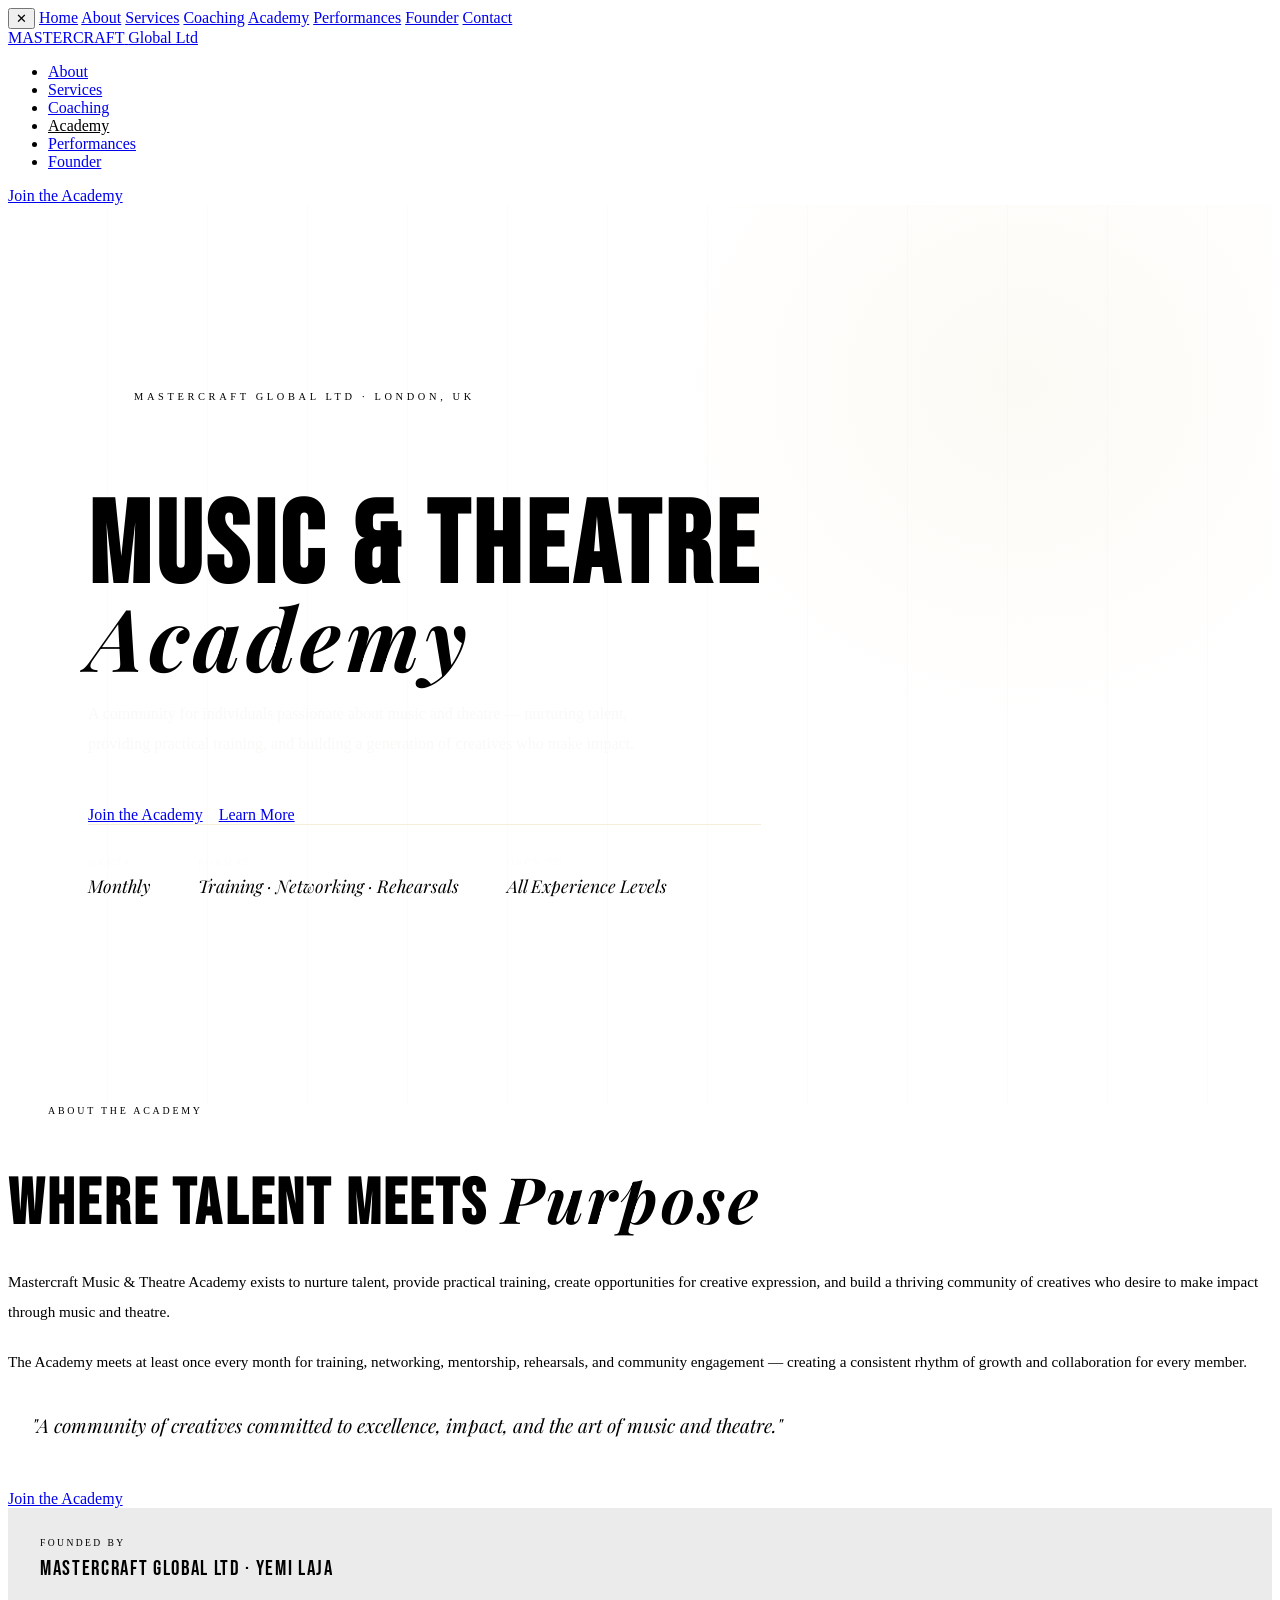
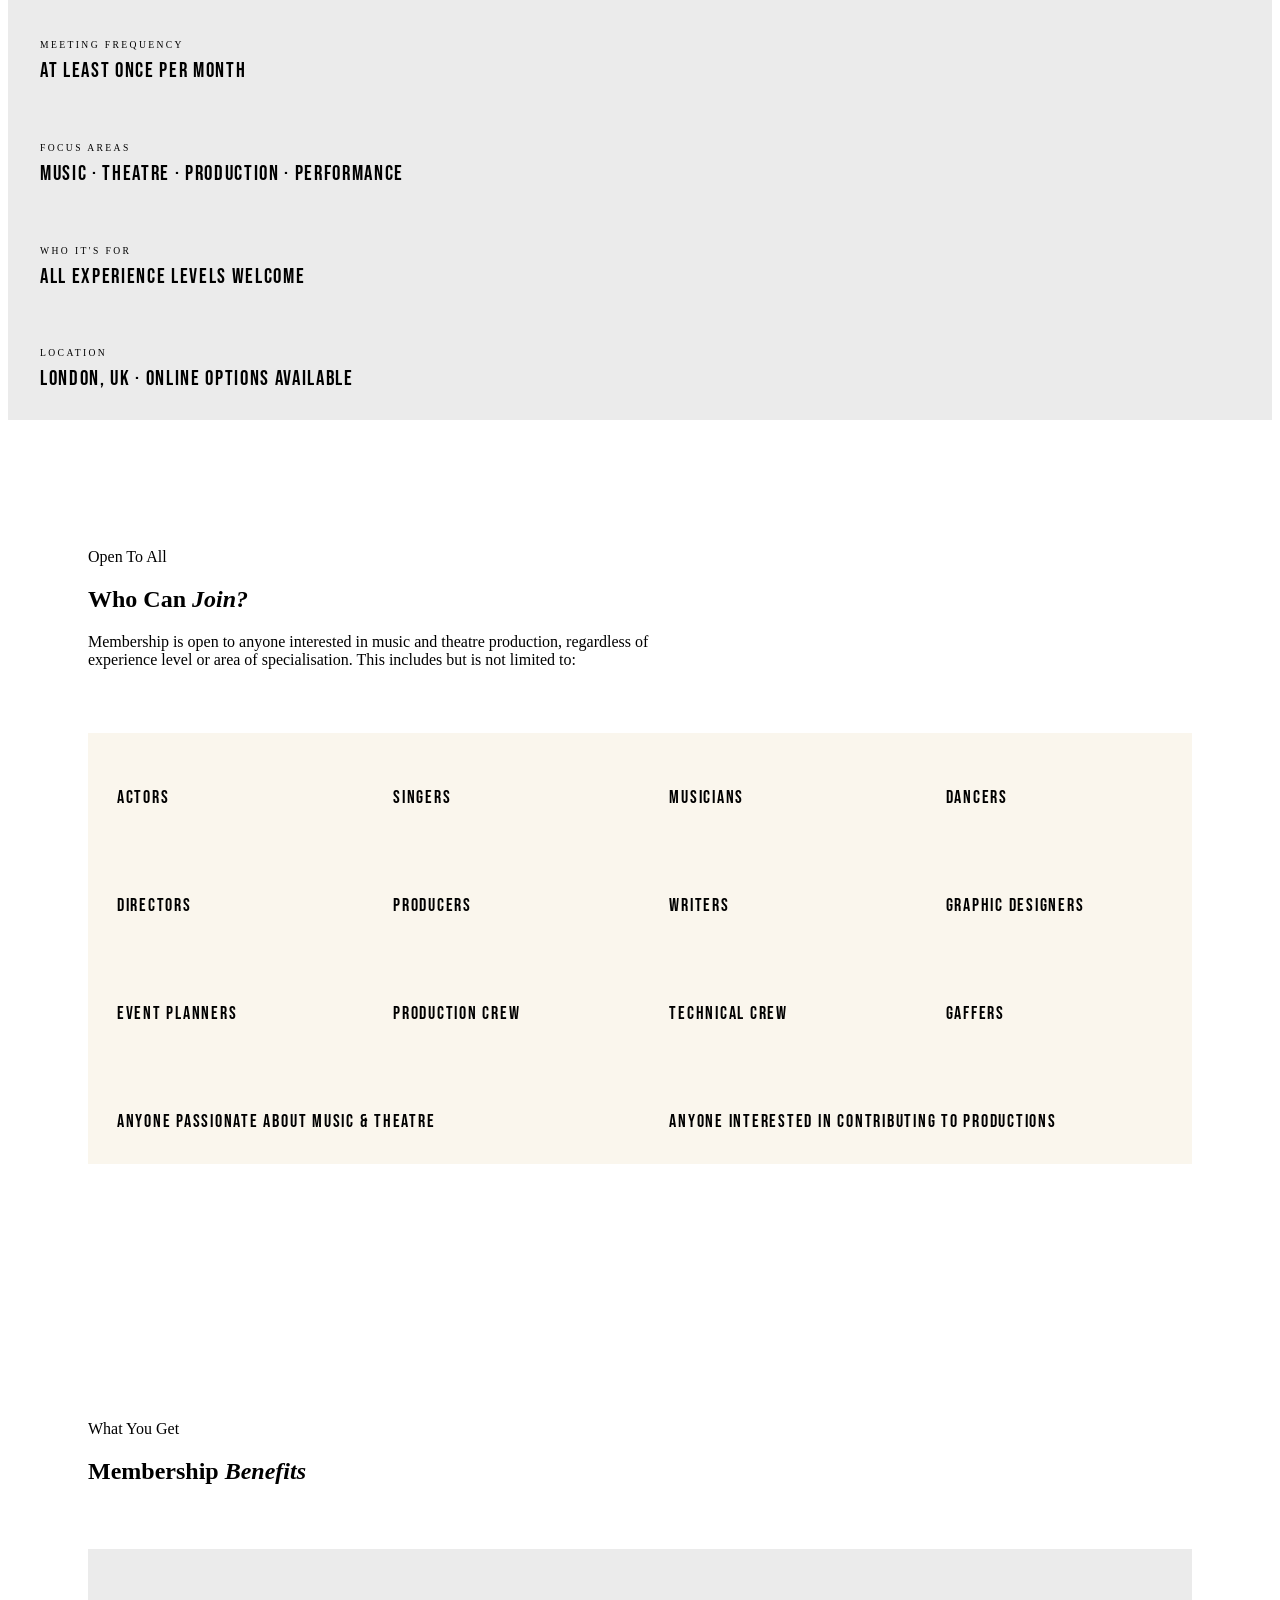
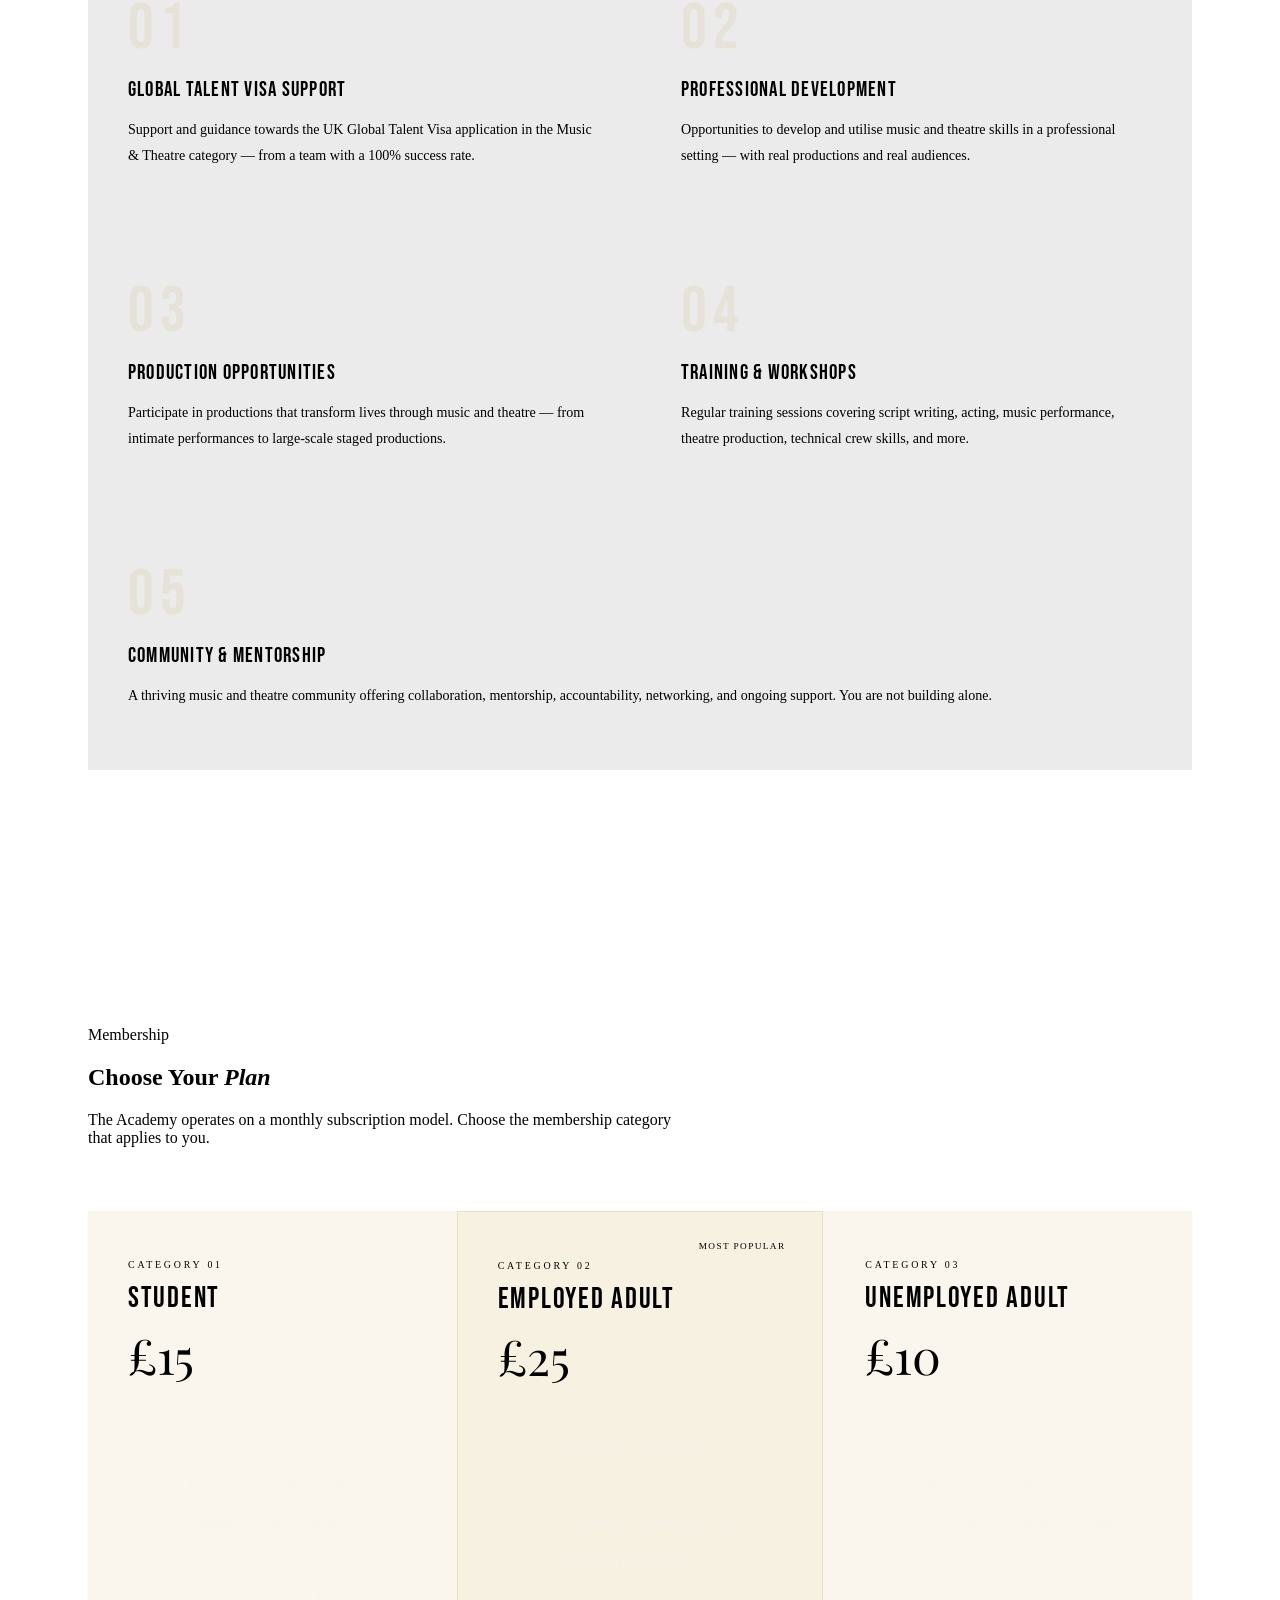
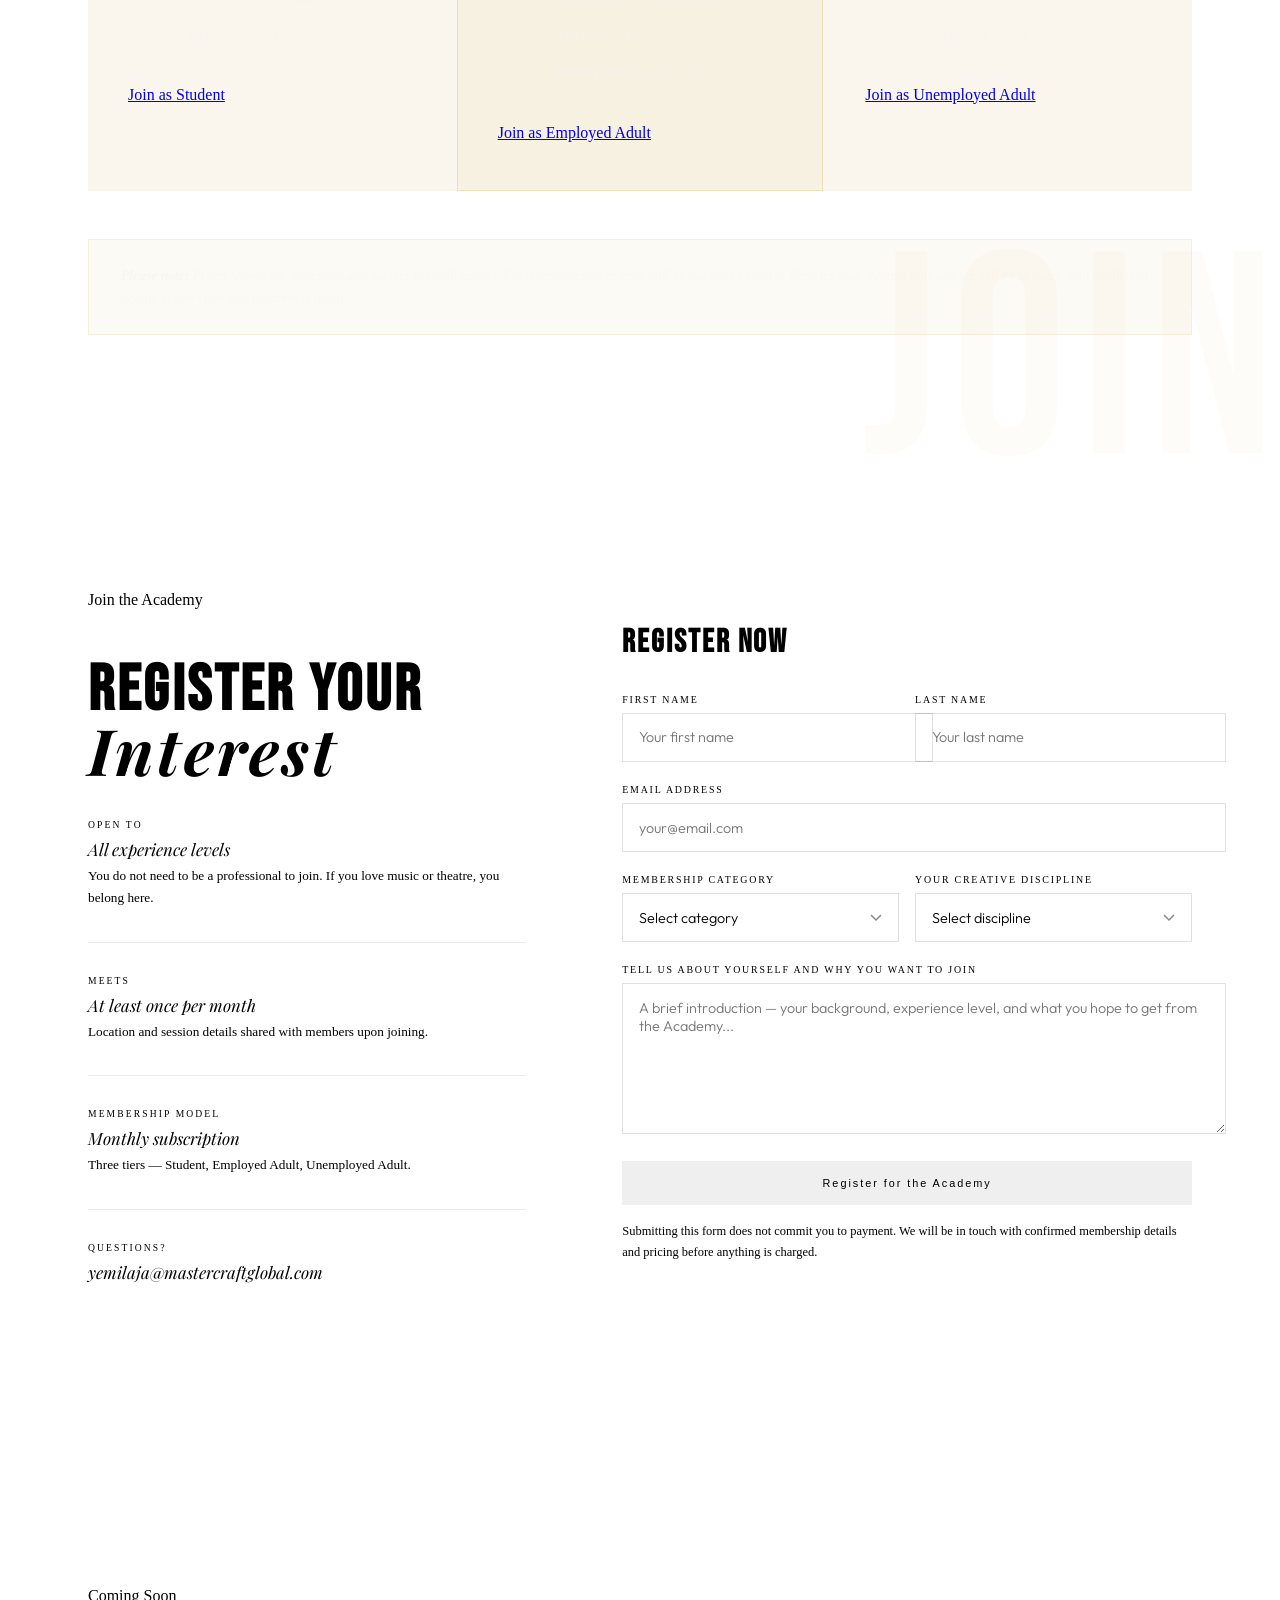
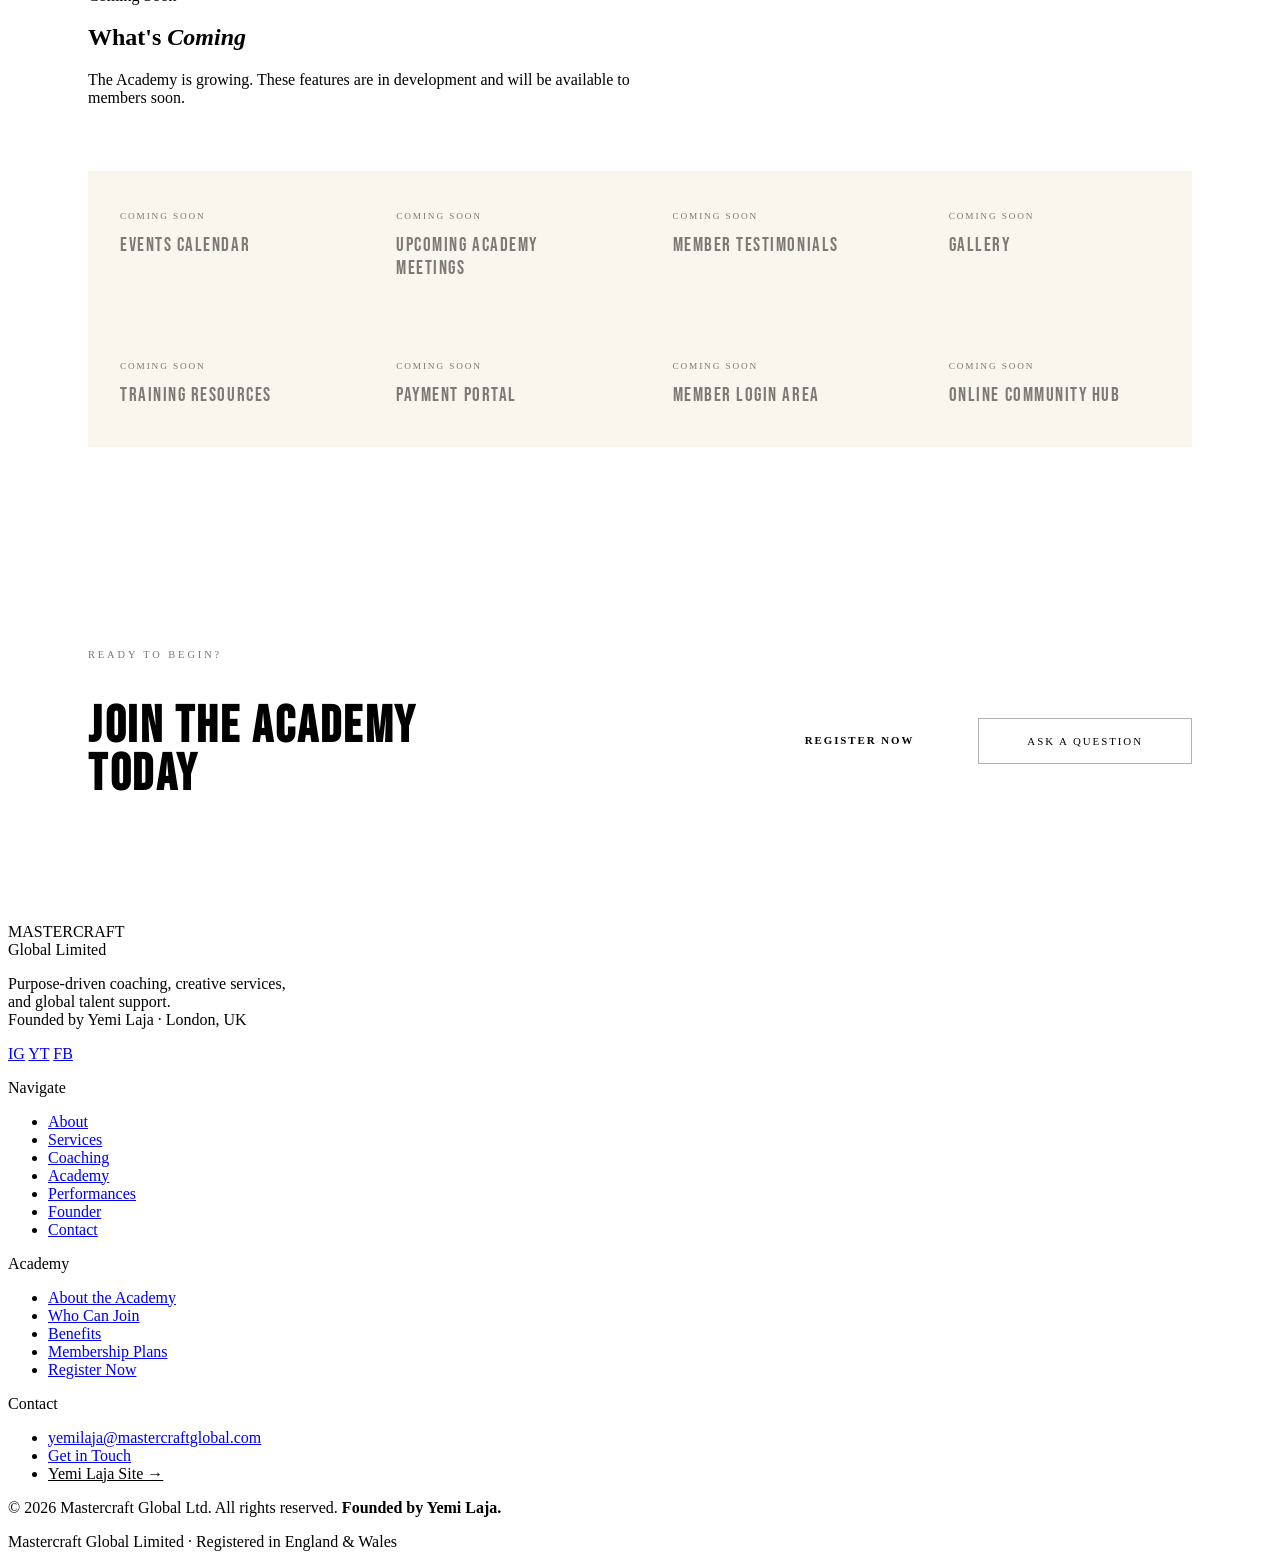
==== academy/index.html @ c86887f3 "Update print statement from 'Hello' to 'Goodbye'" ====
<!DOCTYPE html>
<html lang="en">
<head>
<meta charset="UTF-8">
<meta name="viewport" content="width=device-width, initial-scale=1.0">
<title>Mastercraft Music & Theatre Academy — Mastercraft Global Ltd</title>
<link rel="preconnect" href="https://fonts.googleapis.com">
<link rel="preconnect" href="https://fonts.gstatic.com" crossorigin>
<link href="https://fonts.googleapis.com/css2?family=Bebas+Neue&family=Outfit:wght@200;300;400;500;600&family=Playfair+Display:ital,wght@0,300;0,400;1,300;1,400&display=swap" rel="stylesheet">
<link rel="stylesheet" href="../style.css">
<style>

/* ── HERO ── */
#academy-hero {
  min-height: 100vh;
  background: var(--black);
  display: flex;
  align-items: center;
  position: relative;
  overflow: hidden;
}
.ah-grid {
  position: absolute; inset: 0;
  background-image:
    repeating-linear-gradient(90deg, transparent, transparent 99px,
      rgba(201,168,76,0.04) 99px, rgba(201,168,76,0.04) 100px);
  pointer-events: none;
}
.ah-glow {
  position: absolute;
  top: -20%; right: -10%;
  width: 60%; height: 80%;
  background: radial-gradient(ellipse, rgba(201,168,76,0.06) 0%, transparent 70%);
  pointer-events: none;
}
.ah-content {
  position: relative; z-index: 2;
  padding: 0 5rem;
  max-width: 900px;
  opacity: 0;
  animation: fadeUp 1s 0.3s ease forwards;
}
@keyframes fadeUp {
  from { opacity:0; transform:translateY(30px); }
  to   { opacity:1; transform:translateY(0); }
}
.ah-eyebrow {
  font-size: 0.65rem;
  letter-spacing: 0.35em;
  text-transform: uppercase;
  color: var(--gold);
  margin-bottom: 1.5rem;
  display: flex;
  align-items: center;
  gap: 1rem;
}
.ah-eyebrow::before { content:''; width:30px; height:1px; background:var(--gold); }
.ah-title {
  font-family: 'Bebas Neue', sans-serif;
  font-size: clamp(3.5rem, 9vw, 9rem);
  letter-spacing: 0.04em;
  line-height: 0.88;
  color: var(--off-white);
  margin-bottom: 1.5rem;
}
.ah-title em {
  font-style: italic;
  color: var(--gold);
  font-family: 'Playfair Display', serif;
  font-size: 0.75em;
  display: block;
}
.ah-sub {
  font-size: 1rem;
  line-height: 1.85;
  color: rgba(244,244,240,0.55);
  max-width: 560px;
  margin-bottom: 3rem;
}
.ah-meta {
  display: flex;
  gap: 3rem;
  padding: 2rem 0;
  border-top: 1px solid rgba(201,168,76,0.2);
  flex-wrap: wrap;
}
.ah-meta-item {}
.ah-meta-label {
  font-size: 0.6rem;
  letter-spacing: 0.25em;
  text-transform: uppercase;
  color: rgba(244,244,240,0.3);
  margin-bottom: 0.4rem;
}
.ah-meta-val {
  font-family: 'Playfair Display', serif;
  font-size: 1.1rem;
  color: var(--gold);
  font-style: italic;
}

/* ── ABOUT ── */
#about-academy {
  padding: 8rem 5rem;
  background: var(--off-white);
  display: grid;
  grid-template-columns: 1fr 1.2fr;
  gap: 7rem;
  align-items: start;
}
.aa-label {
  font-size: 0.62rem;
  letter-spacing: 0.28em;
  text-transform: uppercase;
  color: var(--gold);
  margin-bottom: 1rem;
  display: flex;
  align-items: center;
  gap: 1rem;
}
.aa-label::before { content:''; width:24px; height:1px; background:var(--gold); }
.aa-heading {
  font-family: 'Bebas Neue', sans-serif;
  font-size: clamp(2.5rem, 5vw, 5rem);
  letter-spacing: 0.05em;
  line-height: 0.92;
  color: var(--black);
  margin-bottom: 2rem;
}
.aa-heading em {
  font-style: italic;
  color: var(--gold);
  font-family: 'Playfair Display', serif;
}
.aa-body {
  font-size: 0.95rem;
  line-height: 2;
  color: var(--mid);
  margin-bottom: 1.2rem;
}
.aa-quote {
  font-family: 'Playfair Display', serif;
  font-style: italic;
  font-size: 1.2rem;
  line-height: 1.7;
  color: var(--gold-dim);
  border-left: 2px solid var(--gold);
  padding-left: 1.5rem;
  margin: 2rem 0;
}
.info-blocks {
  display: flex;
  flex-direction: column;
  gap: 1px;
  background: rgba(0,0,0,0.08);
}
.info-block {
  background: var(--off-white);
  padding: 1.8rem 2rem;
}
.info-block-label {
  font-size: 0.6rem;
  letter-spacing: 0.25em;
  text-transform: uppercase;
  color: var(--gold);
  margin-bottom: 0.5rem;
}
.info-block-val {
  font-family: 'Bebas Neue', sans-serif;
  font-size: 1.3rem;
  letter-spacing: 0.08em;
  color: var(--black);
}

/* ── WHO CAN JOIN ── */
#who-can-join {
  padding: 8rem 5rem;
  background: var(--black);
}
.wcj-intro {
  max-width: 640px;
  margin-bottom: 4rem;
}
.wcj-grid {
  display: grid;
  grid-template-columns: repeat(4, 1fr);
  gap: 1px;
  background: rgba(201,168,76,0.1);
}
.wcj-item {
  background: var(--black);
  padding: 2rem 1.8rem;
  transition: background 0.3s;
}
.wcj-item:hover { background: rgba(201,168,76,0.05); }
.wcj-dot {
  width: 6px; height: 6px;
  background: var(--gold);
  border-radius: 50%;
  margin-bottom: 1rem;
}
.wcj-name {
  font-family: 'Bebas Neue', sans-serif;
  font-size: 1.1rem;
  letter-spacing: 0.1em;
  color: var(--off-white);
}

/* ── BENEFITS ── */
#benefits {
  padding: 8rem 5rem;
  background: var(--off-white);
}
.benefits-grid {
  display: grid;
  grid-template-columns: repeat(2, 1fr);
  gap: 2px;
  background: rgba(0,0,0,0.08);
  margin-top: 4rem;
}
.benefit-card {
  background: var(--off-white);
  padding: 3rem 2.5rem;
  position: relative;
  overflow: hidden;
}
.benefit-card::after {
  content: '';
  position: absolute;
  bottom: 0; left: 0;
  width: 100%; height: 2px;
  background: var(--gold);
  transform: scaleX(0);
  transform-origin: left;
  transition: transform 0.4s;
}
.benefit-card:hover::after { transform: scaleX(1); }
.benefit-num {
  font-family: 'Bebas Neue', sans-serif;
  font-size: 4rem;
  letter-spacing: 0.1em;
  color: rgba(201,168,76,0.12);
  line-height: 1;
  margin-bottom: 1rem;
}
.benefit-title {
  font-family: 'Bebas Neue', sans-serif;
  font-size: 1.3rem;
  letter-spacing: 0.06em;
  color: var(--black);
  margin-bottom: 0.8rem;
}
.benefit-body {
  font-size: 0.88rem;
  line-height: 1.85;
  color: var(--mid);
}

/* ── MEMBERSHIP ── */
#membership {
  padding: 8rem 5rem;
  background: var(--black);
  position: relative;
  overflow: hidden;
}
#membership::after {
  content: 'JOIN';
  position: absolute;
  right: -1rem; bottom: -3rem;
  font-family: 'Bebas Neue', sans-serif;
  font-size: 18rem;
  letter-spacing: 0.05em;
  color: rgba(201,168,76,0.03);
  line-height: 1;
  pointer-events: none;
}
.membership-intro {
  max-width: 600px;
  margin-bottom: 4rem;
}
.plans-grid {
  display: grid;
  grid-template-columns: repeat(3, 1fr);
  gap: 2px;
  background: rgba(201,168,76,0.1);
}
.plan-card {
  background: var(--black);
  padding: 3rem 2.5rem;
  position: relative;
}
.plan-card.featured {
  background: rgba(201,168,76,0.07);
  border: 1px solid rgba(201,168,76,0.25);
}
.plan-card.featured::before {
  content: 'Most Popular';
  position: absolute;
  top: 1.5rem; right: 1.5rem;
  font-size: 0.58rem;
  letter-spacing: 0.15em;
  text-transform: uppercase;
  color: var(--black);
  background: var(--gold);
  padding: 0.3rem 0.8rem;
}
.plan-type {
  font-size: 0.62rem;
  letter-spacing: 0.28em;
  text-transform: uppercase;
  color: var(--gold);
  margin-bottom: 0.8rem;
}
.plan-name {
  font-family: 'Bebas Neue', sans-serif;
  font-size: 1.8rem;
  letter-spacing: 0.06em;
  color: var(--off-white);
  margin-bottom: 1rem;
  line-height: 1.1;
}
.plan-price {
  font-family: 'Playfair Display', serif;
  font-size: 3rem;
  font-weight: 300;
  color: var(--gold);
  line-height: 1;
  margin-bottom: 0.3rem;
}
.plan-price-note {
  font-size: 0.75rem;
  color: rgba(244,244,240,0.35);
  margin-bottom: 2rem;
  font-style: italic;
}
.plan-features {
  list-style: none;
  margin-bottom: 2rem;
}
.plan-features li {
  font-size: 0.88rem;
  color: rgba(244,244,240,0.55);
  padding: 0.6rem 0;
  border-bottom: 1px solid rgba(255,255,255,0.05);
  display: flex;
  gap: 0.8rem;
  align-items: flex-start;
}
.plan-features li::before {
  content: '✦';
  color: var(--gold);
  font-size: 0.45rem;
  margin-top: 0.5rem;
  flex-shrink: 0;
}
.coming-soon-note {
  background: rgba(201,168,76,0.06);
  border: 1px solid rgba(201,168,76,0.15);
  padding: 1.5rem 2rem;
  margin-top: 3rem;
  font-size: 0.85rem;
  color: rgba(244,244,240,0.4);
  font-style: italic;
  line-height: 1.7;
}

/* ── REGISTER ── */
#register {
  padding: 8rem 5rem;
  background: var(--off-white);
  display: grid;
  grid-template-columns: 1fr 1.3fr;
  gap: 6rem;
}
.reg-info-item {
  margin-bottom: 2rem;
  padding-bottom: 2rem;
  border-bottom: 1px solid rgba(0,0,0,0.08);
}
.reg-info-item:last-child { border-bottom: none; }
.reg-label {
  font-size: 0.6rem;
  letter-spacing: 0.22em;
  text-transform: uppercase;
  color: var(--gold);
  margin-bottom: 0.5rem;
}
.reg-val {
  font-family: 'Playfair Display', serif;
  font-size: 1.05rem;
  color: var(--black);
  font-style: italic;
}
.reg-sub {
  font-size: 0.83rem;
  color: var(--mid);
  margin-top: 0.3rem;
  line-height: 1.7;
}
.form-group { margin-bottom: 1.4rem; }
.form-label {
  font-size: 0.62rem;
  letter-spacing: 0.18em;
  text-transform: uppercase;
  color: var(--mid);
  display: block;
  margin-bottom: 0.5rem;
}
.form-input, .form-select, .form-textarea {
  width: 100%;
  background: var(--off-white);
  border: 1px solid rgba(0,0,0,0.12);
  color: var(--black);
  font-family: 'Outfit', sans-serif;
  font-size: 0.9rem;
  font-weight: 300;
  padding: 0.9rem 1rem;
  outline: none;
  transition: border-color 0.3s;
}
.form-input:focus, .form-select:focus, .form-textarea:focus {
  border-color: var(--gold);
}
.form-select {
  background-image: url("data:image/svg+xml,%3Csvg xmlns='http://www.w3.org/2000/svg' width='12' height='8' viewBox='0 0 12 8'%3E%3Cpath d='M1 1l5 5 5-5' stroke='%23888' stroke-width='1.5' fill='none'/%3E%3C/svg%3E");
  background-repeat: no-repeat;
  background-position: right 1rem center;
  padding-right: 2.5rem;
  appearance: none;
}
.form-row { display: grid; grid-template-columns: 1fr 1fr; gap: 1rem; }

/* ── FUTURE FEATURES ── */
#future {
  padding: 7rem 5rem;
  background: var(--black);
}
.future-grid {
  display: grid;
  grid-template-columns: repeat(4, 1fr);
  gap: 1px;
  background: rgba(201,168,76,0.1);
  margin-top: 4rem;
}
.future-item {
  background: var(--black);
  padding: 2.5rem 2rem;
  opacity: 0.5;
  transition: opacity 0.3s;
}
.future-item:hover { opacity: 0.8; }
.future-badge {
  font-size: 0.58rem;
  letter-spacing: 0.2em;
  text-transform: uppercase;
  color: var(--gold);
  margin-bottom: 0.8rem;
}
.future-name {
  font-family: 'Bebas Neue', sans-serif;
  font-size: 1.2rem;
  letter-spacing: 0.08em;
  color: var(--off-white);
}

/* ── RESPONSIVE ── */
@media(max-width:1024px){
  .ah-content { padding: 0 3rem; }
  #about-academy { grid-template-columns:1fr; padding:5rem 3rem; gap:3rem; }
  #who-can-join, #benefits, #membership, #register, #future { padding:5rem 3rem; }
  .wcj-grid { grid-template-columns:repeat(2,1fr); }
  .benefits-grid { grid-template-columns:1fr; }
  .plans-grid { grid-template-columns:1fr; }
  .future-grid { grid-template-columns:repeat(2,1fr); }
  #register { grid-template-columns:1fr; gap:3rem; }
}
@media(max-width:767px){
  .ah-content { padding: 0 1.5rem; }
  #about-academy,#who-can-join,#benefits,#membership,#register,#future {
    padding-left:1.5rem!important; padding-right:1.5rem!important;
  }
  .wcj-grid { grid-template-columns:repeat(2,1fr); }
  .future-grid { grid-template-columns:1fr 1fr; }
  .form-row { grid-template-columns:1fr; }
  .ah-meta { gap:1.5rem; }
}
</style>
</head>
<body>

<!-- MOBILE NAV -->
<div class="mob-nav" id="mobNav">
  <button class="mob-close" onclick="closeMobNav()">✕</button>
  <a href="/mastercraft/">Home</a>
  <a href="/mastercraft/about/">About</a>
  <a href="/mastercraft/services/">Services</a>
  <a href="/mastercraft/coaching/">Coaching</a>
  <a href="/mastercraft/academy/">Academy</a>
  <a href="/mastercraft/performances/">Performances</a>
  <a href="/mastercraft/founder/">Founder</a>
  <a href="/mastercraft/contact/">Contact</a>
</div>

<!-- NAV -->
<nav id="nav" class="light">
  <a href="/mastercraft/" class="nav-logo">
    <span class="nav-logo-main" style="color:var(--black)">MASTERCRAFT</span>
    <span class="nav-logo-sub">Global Ltd</span>
  </a>
  <ul class="nav-links">
    <li><a href="/mastercraft/about/">About</a></li>
    <li><a href="/mastercraft/services/">Services</a></li>
    <li><a href="/mastercraft/coaching/">Coaching</a></li>
    <li><a href="/mastercraft/academy/" style="color:var(--gold)">Academy</a></li>
    <li><a href="/mastercraft/performances/">Performances</a></li>
    <li><a href="/mastercraft/founder/">Founder</a></li>
  </ul>
  <a href="#register" class="nav-cta">Join the Academy</a>
  <div class="nav-ham" onclick="openMobNav()"><span></span><span></span><span></span></div>
</nav>

<!-- HERO -->
<section id="academy-hero">
  <div class="ah-grid"></div>
  <div class="ah-glow"></div>
  <div class="ah-content">
    <p class="ah-eyebrow">Mastercraft Global Ltd · London, UK</p>
    <h1 class="ah-title">Music &amp; Theatre<em>Academy</em></h1>
    <p class="ah-sub">A community for individuals passionate about music and theatre — nurturing talent, providing practical training, and building a generation of creatives who make impact.</p>
    <div style="display:flex;gap:1rem;flex-wrap:wrap;">
      <a href="#register" class="btn-gold">Join the Academy</a>
      <a href="#about" class="btn-outline-white">Learn More</a>
    </div>
    <div class="ah-meta">
      <div class="ah-meta-item">
        <div class="ah-meta-label">Meets</div>
        <div class="ah-meta-val">Monthly</div>
      </div>
      <div class="ah-meta-item">
        <div class="ah-meta-label">Format</div>
        <div class="ah-meta-val">Training · Networking · Rehearsals</div>
      </div>
      <div class="ah-meta-item">
        <div class="ah-meta-label">Open To</div>
        <div class="ah-meta-val">All Experience Levels</div>
      </div>
    </div>
  </div>
</section>

<!-- ABOUT -->
<section id="about" id="about-academy">
  <div class="reveal">
    <div class="aa-label">About the Academy</div>
    <h2 class="aa-heading">Where Talent Meets <em>Purpose</em></h2>
    <p class="aa-body">Mastercraft Music &amp; Theatre Academy exists to nurture talent, provide practical training, create opportunities for creative expression, and build a thriving community of creatives who desire to make impact through music and theatre.</p>
    <p class="aa-body">The Academy meets at least once every month for training, networking, mentorship, rehearsals, and community engagement — creating a consistent rhythm of growth and collaboration for every member.</p>
    <blockquote class="aa-quote">"A community of creatives committed to excellence, impact, and the art of music and theatre."</blockquote>
    <a href="#register" class="btn-gold" style="display:inline-block;margin-top:1rem;">Join the Academy</a>
  </div>
  <div class="reveal rd1">
    <div class="info-blocks">
      <div class="info-block">
        <div class="info-block-label">Founded By</div>
        <div class="info-block-val">Mastercraft Global Ltd · Yemi Laja</div>
      </div>
      <div class="info-block">
        <div class="info-block-label">Meeting Frequency</div>
        <div class="info-block-val">At Least Once Per Month</div>
      </div>
      <div class="info-block">
        <div class="info-block-label">Focus Areas</div>
        <div class="info-block-val">Music · Theatre · Production · Performance</div>
      </div>
      <div class="info-block">
        <div class="info-block-label">Who It's For</div>
        <div class="info-block-val">All Experience Levels Welcome</div>
      </div>
      <div class="info-block">
        <div class="info-block-label">Location</div>
        <div class="info-block-val">London, UK · Online Options Available</div>
      </div>
    </div>
  </div>
</section>

<!-- WHO CAN JOIN -->
<section id="who-can-join">
  <div class="reveal">
    <div class="section-tag">Open To All</div>
    <h2 class="section-heading light">Who Can <em>Join?</em></h2>
    <p class="body-text light membership-intro" style="margin-top:1rem;">Membership is open to anyone interested in music and theatre production, regardless of experience level or area of specialisation. This includes but is not limited to:</p>
  </div>
  <div class="wcj-grid">
    <div class="wcj-item reveal rd1"><div class="wcj-dot"></div><div class="wcj-name">Actors</div></div>
    <div class="wcj-item reveal rd2"><div class="wcj-dot"></div><div class="wcj-name">Singers</div></div>
    <div class="wcj-item reveal rd3"><div class="wcj-dot"></div><div class="wcj-name">Musicians</div></div>
    <div class="wcj-item reveal rd4"><div class="wcj-dot"></div><div class="wcj-name">Dancers</div></div>
    <div class="wcj-item reveal rd1"><div class="wcj-dot"></div><div class="wcj-name">Directors</div></div>
    <div class="wcj-item reveal rd2"><div class="wcj-dot"></div><div class="wcj-name">Producers</div></div>
    <div class="wcj-item reveal rd3"><div class="wcj-dot"></div><div class="wcj-name">Writers</div></div>
    <div class="wcj-item reveal rd4"><div class="wcj-dot"></div><div class="wcj-name">Graphic Designers</div></div>
    <div class="wcj-item reveal rd1"><div class="wcj-dot"></div><div class="wcj-name">Event Planners</div></div>
    <div class="wcj-item reveal rd2"><div class="wcj-dot"></div><div class="wcj-name">Production Crew</div></div>
    <div class="wcj-item reveal rd3"><div class="wcj-dot"></div><div class="wcj-name">Technical Crew</div></div>
    <div class="wcj-item reveal rd4"><div class="wcj-dot"></div><div class="wcj-name">Gaffers</div></div>
    <div class="wcj-item reveal rd1" style="grid-column:span 2;"><div class="wcj-dot"></div><div class="wcj-name">Anyone Passionate About Music &amp; Theatre</div></div>
    <div class="wcj-item reveal rd2" style="grid-column:span 2;"><div class="wcj-dot"></div><div class="wcj-name">Anyone Interested in Contributing to Productions</div></div>
  </div>
</section>

<!-- BENEFITS -->
<section id="benefits">
  <div class="reveal">
    <div class="section-tag">What You Get</div>
    <h2 class="section-heading dark">Membership <em>Benefits</em></h2>
  </div>
  <div class="benefits-grid">
    <div class="benefit-card reveal rd1">
      <div class="benefit-num">01</div>
      <div class="benefit-title">Global Talent Visa Support</div>
      <p class="benefit-body">Support and guidance towards the UK Global Talent Visa application in the Music &amp; Theatre category — from a team with a 100% success rate.</p>
    </div>
    <div class="benefit-card reveal rd2">
      <div class="benefit-num">02</div>
      <div class="benefit-title">Professional Development</div>
      <p class="benefit-body">Opportunities to develop and utilise music and theatre skills in a professional setting — with real productions and real audiences.</p>
    </div>
    <div class="benefit-card reveal rd1">
      <div class="benefit-num">03</div>
      <div class="benefit-title">Production Opportunities</div>
      <p class="benefit-body">Participate in productions that transform lives through music and theatre — from intimate performances to large-scale staged productions.</p>
    </div>
    <div class="benefit-card reveal rd2">
      <div class="benefit-num">04</div>
      <div class="benefit-title">Training &amp; Workshops</div>
      <p class="benefit-body">Regular training sessions covering script writing, acting, music performance, theatre production, technical crew skills, and more.</p>
    </div>
    <div class="benefit-card reveal rd1" style="grid-column:span 2;">
      <div class="benefit-num">05</div>
      <div class="benefit-title">Community &amp; Mentorship</div>
      <p class="benefit-body">A thriving music and theatre community offering collaboration, mentorship, accountability, networking, and ongoing support. You are not building alone.</p>
    </div>
  </div>
</section>

<!-- MEMBERSHIP PLANS -->
<section id="membership">
  <div class="reveal">
    <div class="section-tag">Membership</div>
    <h2 class="section-heading light">Choose Your <em>Plan</em></h2>
    <p class="body-text light membership-intro" style="margin-top:1rem;">The Academy operates on a monthly subscription model. Choose the membership category that applies to you.</p>
  </div>
  <div class="plans-grid">

    <!-- STUDENT -->
    <div class="plan-card reveal rd1">
      <div class="plan-type">Category 01</div>
      <div class="plan-name">Student</div>
      <div class="plan-price">£15</div>
      <div class="plan-price-note">per month · valid student ID required</div>
      <ul class="plan-features">
        <li>Full Academy membership</li>
        <li>Monthly training &amp; workshops</li>
        <li>Community &amp; networking access</li>
        <li>Production participation</li>
        <li>Global Talent Visa guidance</li>
        <li>Mentorship access</li>
      </ul>
      <a href="#register" class="btn-gold" style="display:inline-block;">Join as Student</a>
    </div>

    <!-- EMPLOYED -->
    <div class="plan-card featured reveal rd2">
      <div class="plan-type">Category 02</div>
      <div class="plan-name">Employed Adult</div>
      <div class="plan-price">£25</div>
      <div class="plan-price-note">per month · proof of employment may be required</div>
      <ul class="plan-features">
        <li>Full Academy membership</li>
        <li>Monthly training &amp; workshops</li>
        <li>Community &amp; networking access</li>
        <li>Production participation</li>
        <li>Global Talent Visa guidance</li>
        <li>Mentorship access</li>
        <li>Priority booking for events</li>
      </ul>
      <a href="#register" class="btn-gold" style="display:inline-block;">Join as Employed Adult</a>
    </div>

    <!-- UNEMPLOYED -->
    <div class="plan-card reveal rd3">
      <div class="plan-type">Category 03</div>
      <div class="plan-name">Unemployed Adult</div>
      <div class="plan-price">£10</div>
      <div class="plan-price-note">per month · concessionary rate</div>
      <ul class="plan-features">
        <li>Full Academy membership</li>
        <li>Monthly training &amp; workshops</li>
        <li>Community &amp; networking access</li>
        <li>Production participation</li>
        <li>Global Talent Visa guidance</li>
        <li>Mentorship access</li>
      </ul>
      <a href="#register" class="btn-gold" style="display:inline-block;">Join as Unemployed Adult</a>
    </div>

  </div>
  <div class="coming-soon-note reveal">
    <strong style="color:rgba(244,244,240,0.65);">Please note:</strong> Prices shown are indicative and subject to confirmation. Final membership pricing will be published shortly. Register your interest now and we will be in touch with confirmed details before your first payment is taken.
  </div>
</section>

<!-- REGISTER -->
<section id="register">
  <div class="reveal">
    <div class="section-tag">Join the Academy</div>
    <h2 class="aa-heading" style="margin-bottom:2rem;">Register Your <em>Interest</em></h2>
    <div class="reg-info-item">
      <div class="reg-label">Open To</div>
      <div class="reg-val">All experience levels</div>
      <div class="reg-sub">You do not need to be a professional to join. If you love music or theatre, you belong here.</div>
    </div>
    <div class="reg-info-item">
      <div class="reg-label">Meets</div>
      <div class="reg-val">At least once per month</div>
      <div class="reg-sub">Location and session details shared with members upon joining.</div>
    </div>
    <div class="reg-info-item">
      <div class="reg-label">Membership Model</div>
      <div class="reg-val">Monthly subscription</div>
      <div class="reg-sub">Three tiers — Student, Employed Adult, Unemployed Adult.</div>
    </div>
    <div class="reg-info-item">
      <div class="reg-label">Questions?</div>
      <div class="reg-val">
        <a href="mailto:yemilaja@mastercraftglobal.com" style="color:var(--gold);text-decoration:none;">yemilaja@mastercraftglobal.com</a>
      </div>
    </div>
  </div>
  <div class="reveal rd1">
    <h3 style="font-family:'Bebas Neue',sans-serif;font-size:2rem;letter-spacing:0.06em;color:var(--black);margin-bottom:2rem;">Register Now</h3>
    <div class="form-row">
      <div class="form-group">
        <label class="form-label">First Name</label>
        <input type="text" class="form-input" placeholder="Your first name">
      </div>
      <div class="form-group">
        <label class="form-label">Last Name</label>
        <input type="text" class="form-input" placeholder="Your last name">
      </div>
    </div>
    <div class="form-group">
      <label class="form-label">Email Address</label>
      <input type="email" class="form-input" placeholder="your@email.com">
    </div>
    <div class="form-row">
      <div class="form-group">
        <label class="form-label">Membership Category</label>
        <select class="form-select">
          <option value="">Select category</option>
          <option>Student</option>
          <option>Employed Adult</option>
          <option>Unemployed Adult</option>
        </select>
      </div>
      <div class="form-group">
        <label class="form-label">Your Creative Discipline</label>
        <select class="form-select">
          <option value="">Select discipline</option>
          <option>Acting</option>
          <option>Singing / Vocals</option>
          <option>Musicianship</option>
          <option>Dance / Movement</option>
          <option>Directing</option>
          <option>Producing</option>
          <option>Writing / Playwriting</option>
          <option>Technical / Production Crew</option>
          <option>Graphic Design</option>
          <option>Event Planning</option>
          <option>Multiple / Other</option>
        </select>
      </div>
    </div>
    <div class="form-group">
      <label class="form-label">Tell us about yourself and why you want to join</label>
      <textarea class="form-textarea" style="min-height:120px;" placeholder="A brief introduction — your background, experience level, and what you hope to get from the Academy..."></textarea>
    </div>
    <button
      onclick="this.textContent='Registration Received ✓';this.disabled=true;this.style.background='var(--gold-dim)';"
      class="btn-gold"
      style="border:none;cursor:pointer;width:100%;text-align:center;font-size:0.68rem;letter-spacing:0.18em;padding:1rem;">
      Register for the Academy
    </button>
    <p style="font-size:0.78rem;color:var(--mid);margin-top:1rem;line-height:1.7;">
      Submitting this form does not commit you to payment. We will be in touch with confirmed membership details and pricing before anything is charged.
    </p>
  </div>
</section>

<!-- FUTURE FEATURES -->
<section id="future">
  <div class="reveal">
    <div class="section-tag">Coming Soon</div>
    <h2 class="section-heading light">What's <em>Coming</em></h2>
    <p class="body-text light" style="margin-top:1rem;max-width:560px;">The Academy is growing. These features are in development and will be available to members soon.</p>
  </div>
  <div class="future-grid">
    <div class="future-item reveal rd1">
      <div class="future-badge">Coming Soon</div>
      <div class="future-name">Events Calendar</div>
    </div>
    <div class="future-item reveal rd2">
      <div class="future-badge">Coming Soon</div>
      <div class="future-name">Upcoming Academy Meetings</div>
    </div>
    <div class="future-item reveal rd3">
      <div class="future-badge">Coming Soon</div>
      <div class="future-name">Member Testimonials</div>
    </div>
    <div class="future-item reveal rd4">
      <div class="future-badge">Coming Soon</div>
      <div class="future-name">Gallery</div>
    </div>
    <div class="future-item reveal rd1">
      <div class="future-badge">Coming Soon</div>
      <div class="future-name">Training Resources</div>
    </div>
    <div class="future-item reveal rd2">
      <div class="future-badge">Coming Soon</div>
      <div class="future-name">Payment Portal</div>
    </div>
    <div class="future-item reveal rd3">
      <div class="future-badge">Coming Soon</div>
      <div class="future-name">Member Login Area</div>
    </div>
    <div class="future-item reveal rd4">
      <div class="future-badge">Coming Soon</div>
      <div class="future-name">Online Community Hub</div>
    </div>
  </div>
</section>

<!-- CTA BAND -->
<div style="background:var(--gold);padding:5rem;display:flex;justify-content:space-between;align-items:center;flex-wrap:wrap;gap:2rem;" class="reveal">
  <div>
    <p style="font-size:0.65rem;letter-spacing:0.28em;text-transform:uppercase;color:rgba(10,10,10,0.55);margin-bottom:0.8rem;">Ready to begin?</p>
    <h2 style="font-family:'Bebas Neue',sans-serif;font-size:clamp(2rem,4vw,4rem);letter-spacing:0.05em;color:var(--black);line-height:0.95;">JOIN THE ACADEMY<br>TODAY</h2>
  </div>
  <div style="display:flex;gap:1rem;flex-wrap:wrap;">
    <a href="#register" class="btn-black" style="font-size:0.68rem;letter-spacing:0.18em;text-transform:uppercase;color:var(--white);background:var(--black);padding:1rem 3rem;text-decoration:none;font-weight:600;">Register Now</a>
    <a href="mailto:yemilaja@mastercraftglobal.com" style="font-size:0.68rem;letter-spacing:0.18em;text-transform:uppercase;color:var(--black);border:1px solid rgba(0,0,0,0.3);padding:1rem 3rem;text-decoration:none;">Ask a Question</a>
  </div>
</div>

<!-- FOOTER -->
<footer>
  <div class="footer-grid">
    <div>
      <div class="footer-brand-name">MASTERCRAFT</div>
      <div class="footer-brand-sub">Global Limited</div>
      <p class="footer-tagline">Purpose-driven coaching, creative services,<br>and global talent support.<br>Founded by Yemi Laja · London, UK</p>
      <div class="footer-socials">
        <a href="https://www.instagram.com/yemi_laja/" class="footer-social">IG</a>
        <a href="https://www.youtube.com/channel/UC3ddBQKgWxhFjno4_jDT34g" class="footer-social">YT</a>
        <a href="https://www.facebook.com/omolaja.olayemi.5/" class="footer-social">FB</a>
      </div>
    </div>
    <div>
      <p class="footer-col-title">Navigate</p>
      <ul class="footer-links">
        <li><a href="/mastercraft/about/">About</a></li>
        <li><a href="/mastercraft/services/">Services</a></li>
        <li><a href="/mastercraft/coaching/">Coaching</a></li>
        <li><a href="/mastercraft/academy/">Academy</a></li>
        <li><a href="/mastercraft/performances/">Performances</a></li>
        <li><a href="/mastercraft/founder/">Founder</a></li>
        <li><a href="/mastercraft/contact/">Contact</a></li>
      </ul>
    </div>
    <div>
      <p class="footer-col-title">Academy</p>
      <ul class="footer-links">
        <li><a href="/mastercraft/academy/#about">About the Academy</a></li>
        <li><a href="/mastercraft/academy/#who-can-join">Who Can Join</a></li>
        <li><a href="/mastercraft/academy/#benefits">Benefits</a></li>
        <li><a href="/mastercraft/academy/#membership">Membership Plans</a></li>
        <li><a href="/mastercraft/academy/#register">Register Now</a></li>
      </ul>
    </div>
    <div>
      <p class="footer-col-title">Contact</p>
      <ul class="footer-links">
        <li><a href="mailto:yemilaja@mastercraftglobal.com">yemilaja@mastercraftglobal.com</a></li>
        <li><a href="/mastercraft/contact/">Get in Touch</a></li>
        <li><a href="https://yemilaja.co.uk" style="color:var(--gold);">Yemi Laja Site →</a></li>
      </ul>
    </div>
  </div>
  <div class="footer-bottom">
    <p class="footer-legal">© 2026 Mastercraft Global Ltd. All rights reserved. <strong>Founded by Yemi Laja.</strong></p>
    <p class="footer-reg">Mastercraft Global Limited · Registered in England &amp; Wales</p>
  </div>
</footer>

<script>
function openMobNav(){ document.getElementById("mobNav").classList.add("open"); }
function closeMobNav(){ document.getElementById("mobNav").classList.remove("open"); }
const obs = new IntersectionObserver(e => e.forEach(x => {
  if(x.isIntersecting) x.target.classList.add("visible");
}), { threshold: 0.1 });
document.querySelectorAll(".reveal").forEach(el => obs.observe(el));
</script>
</body>
</html>
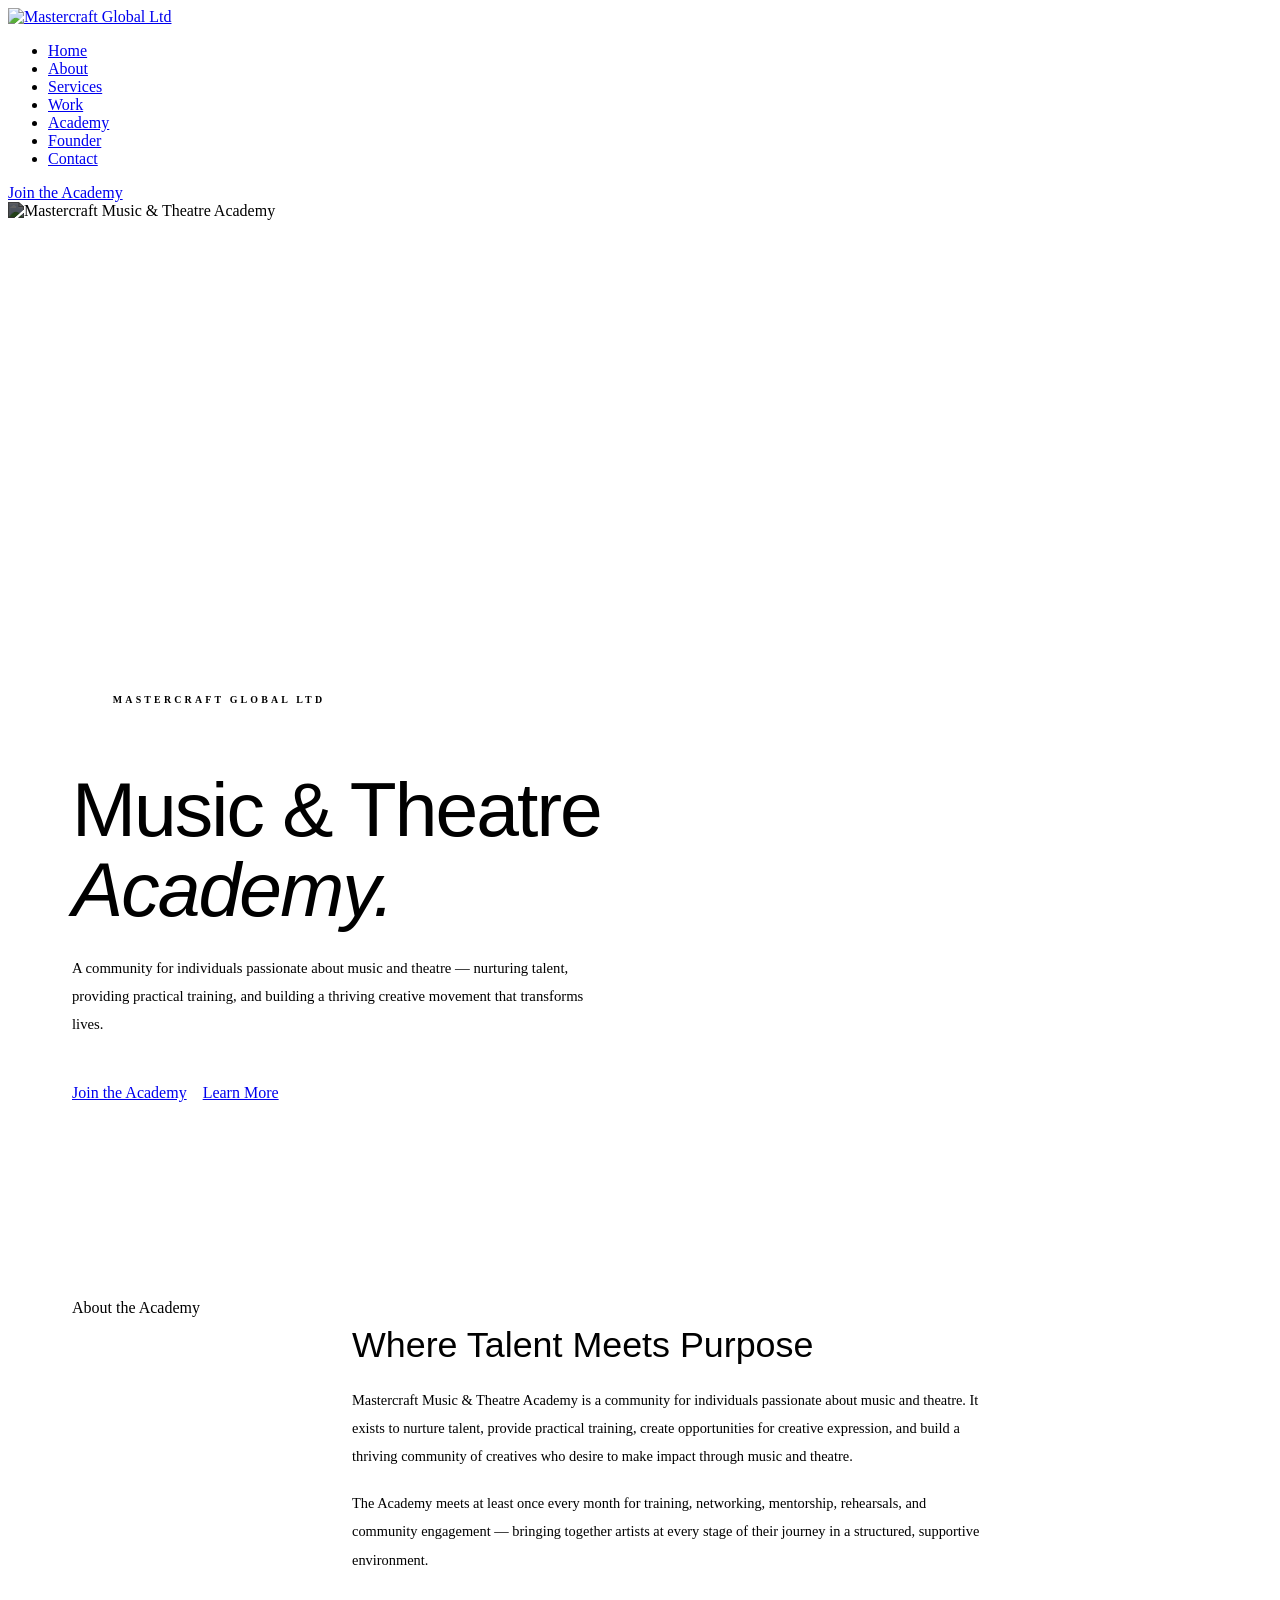
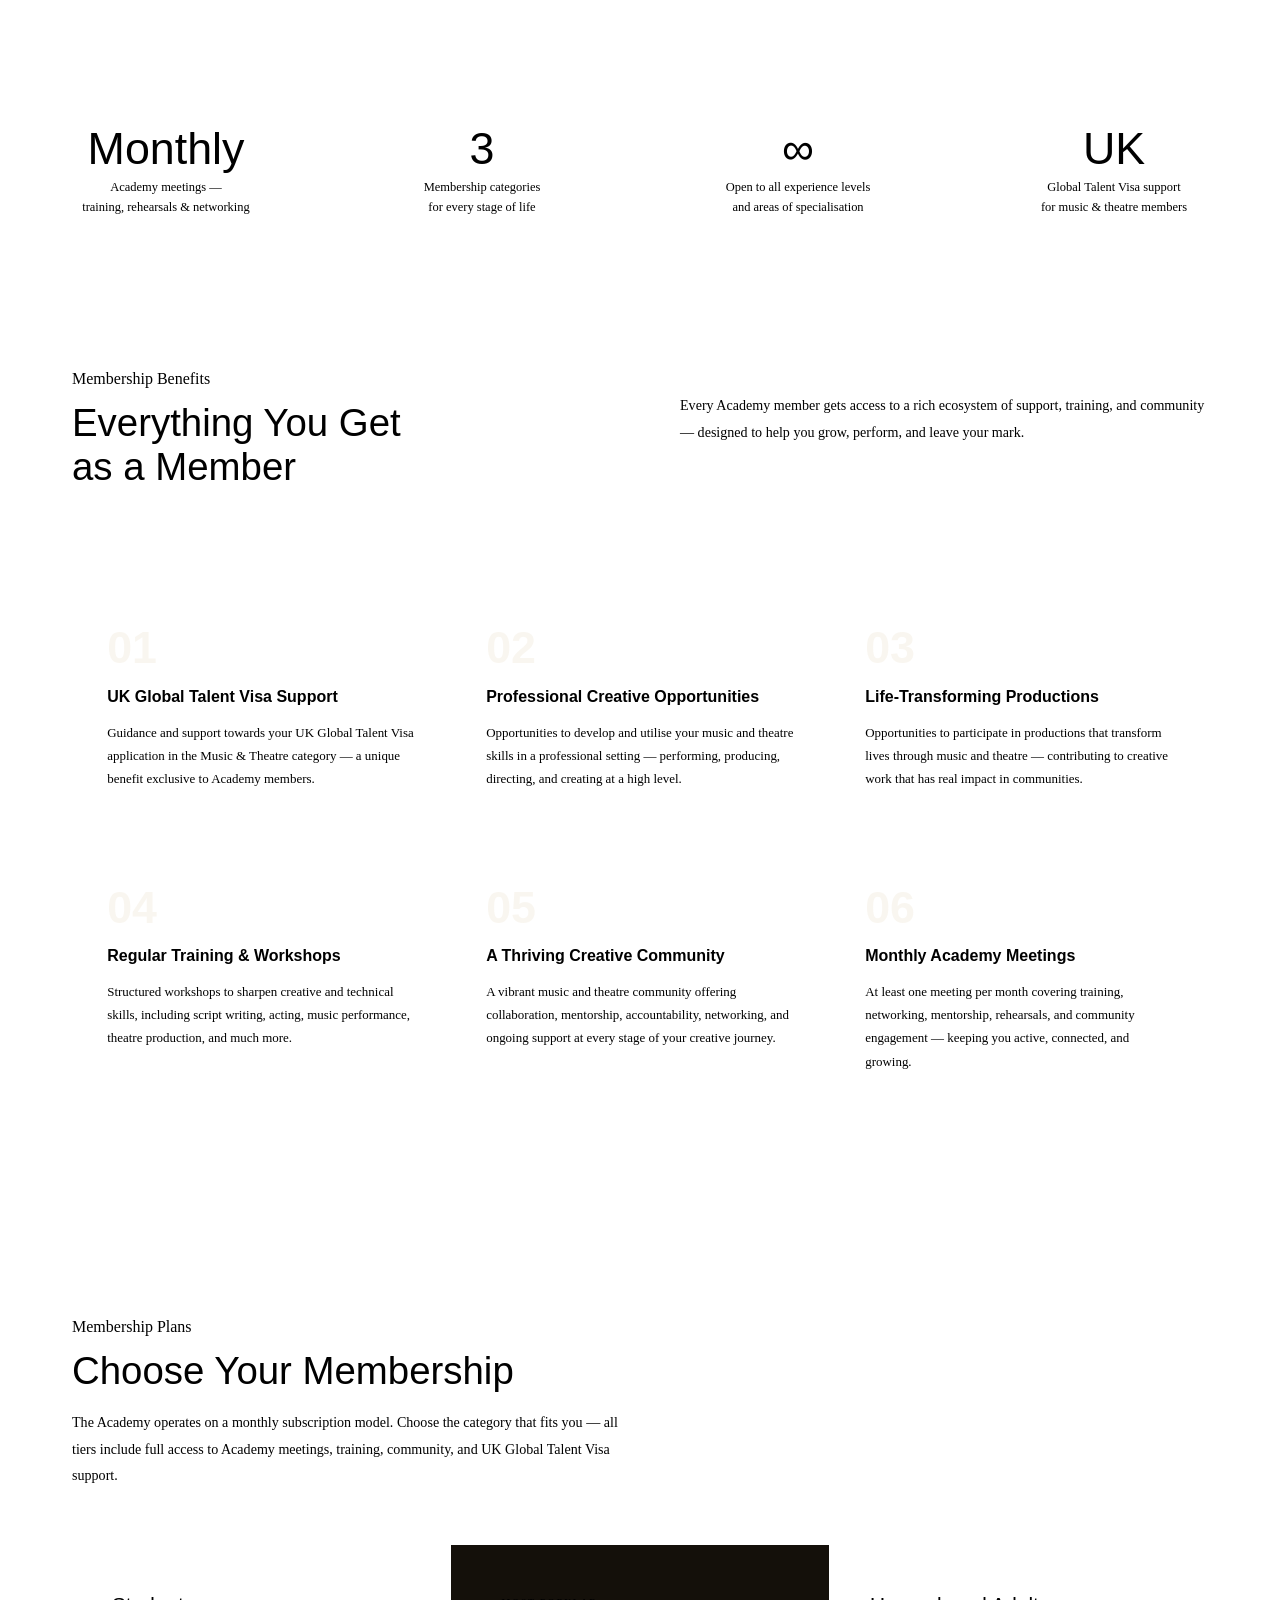
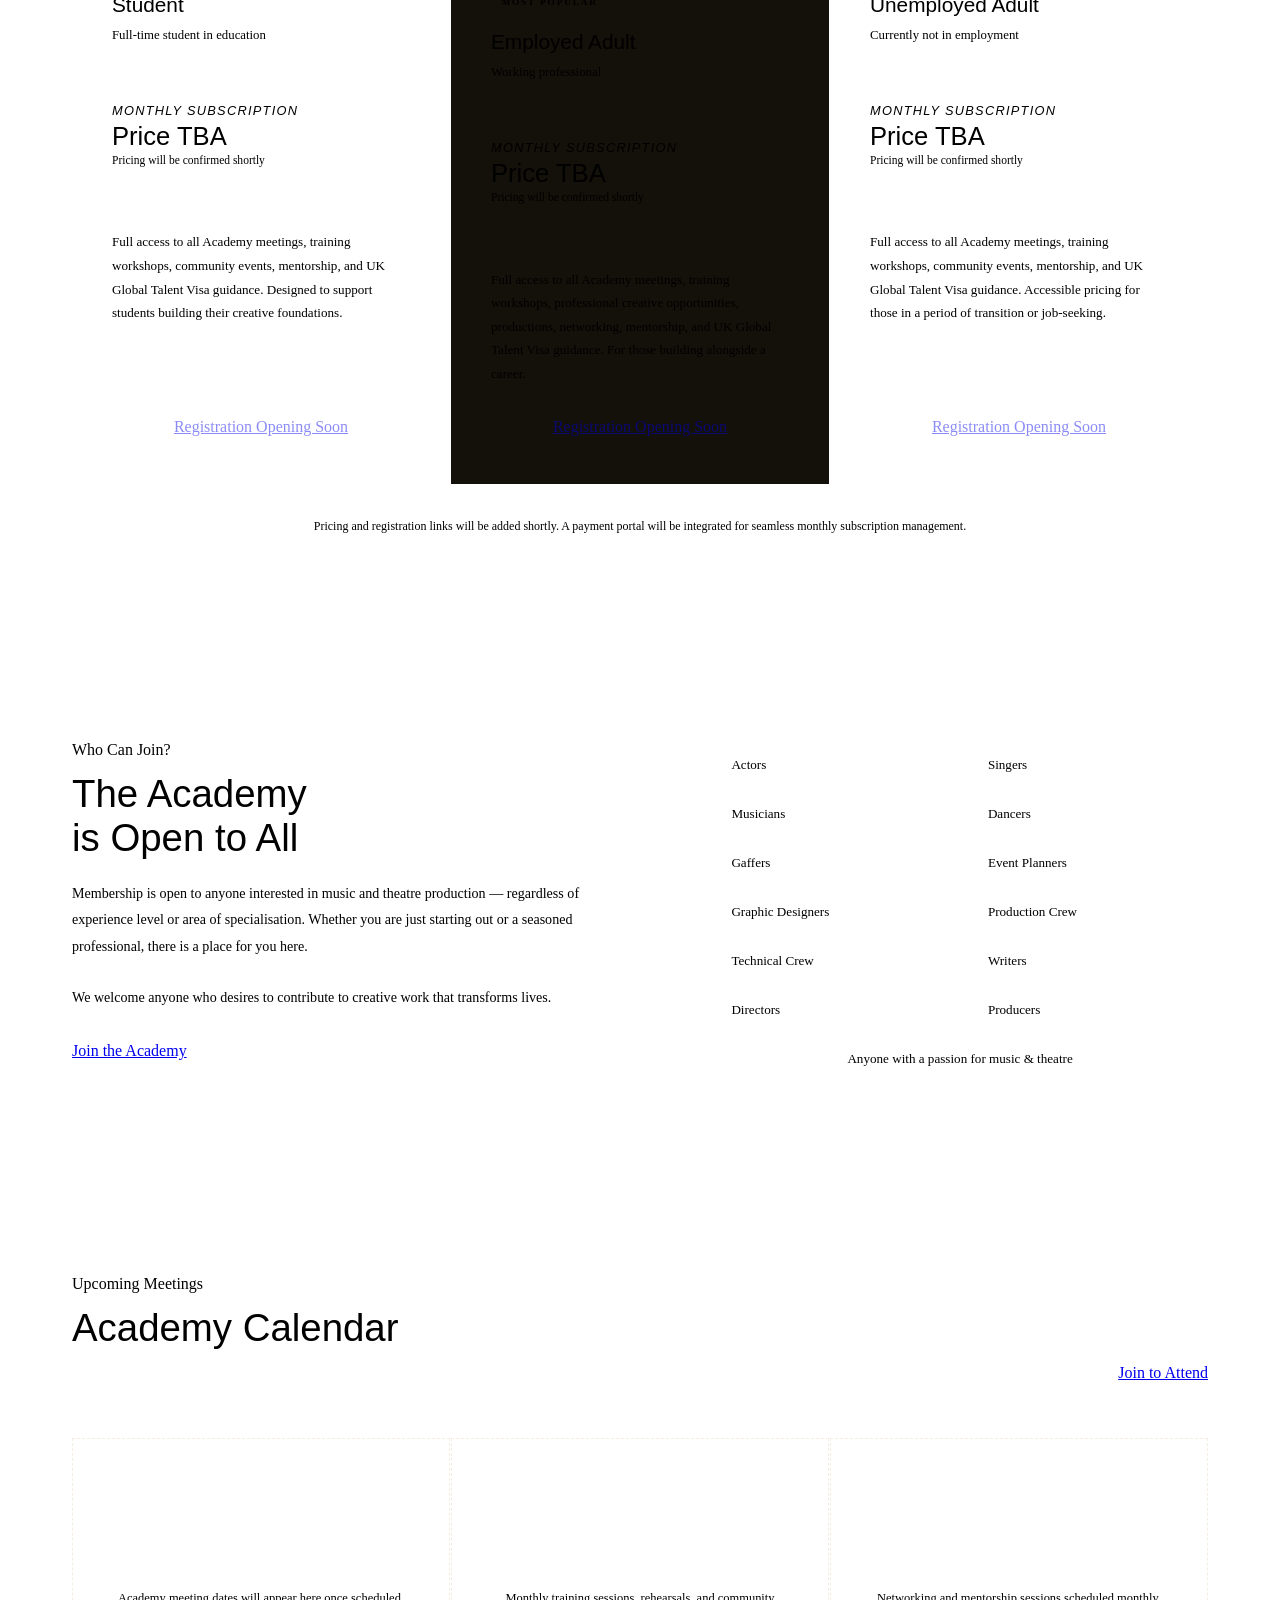
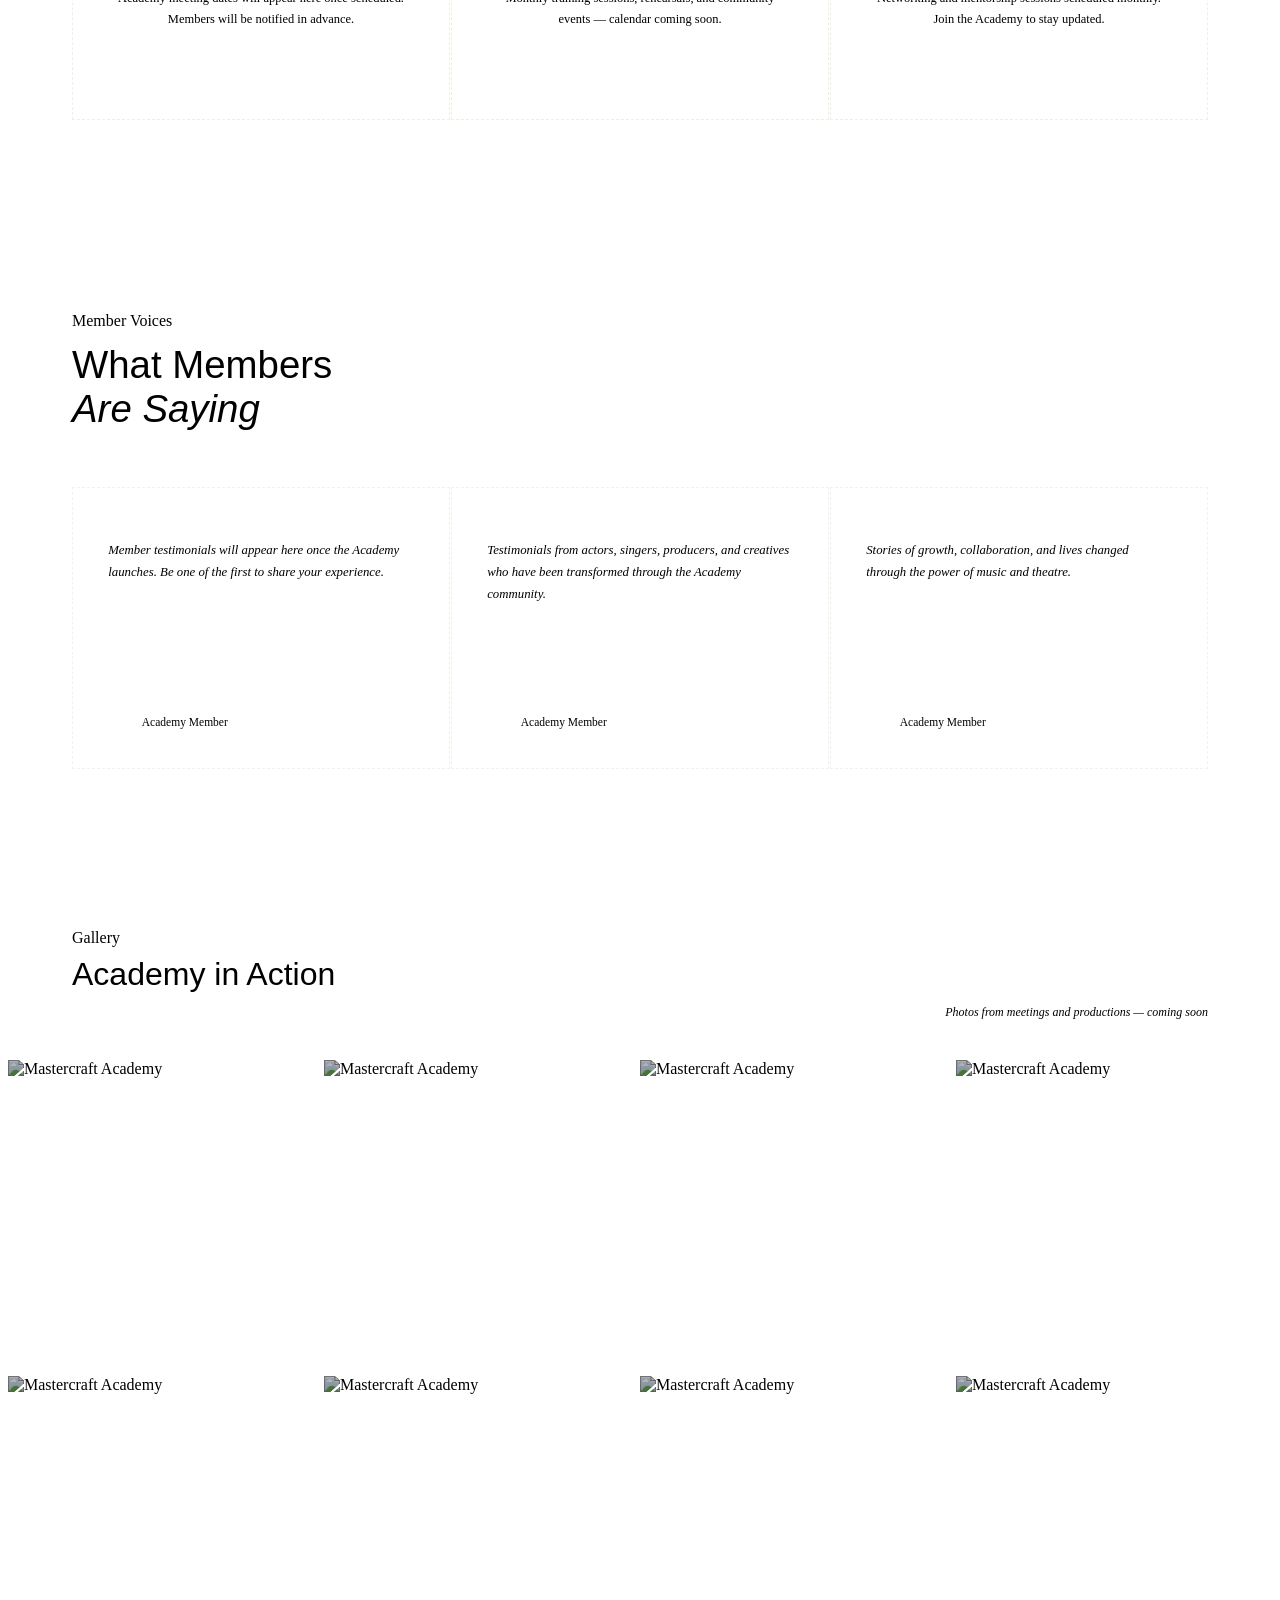
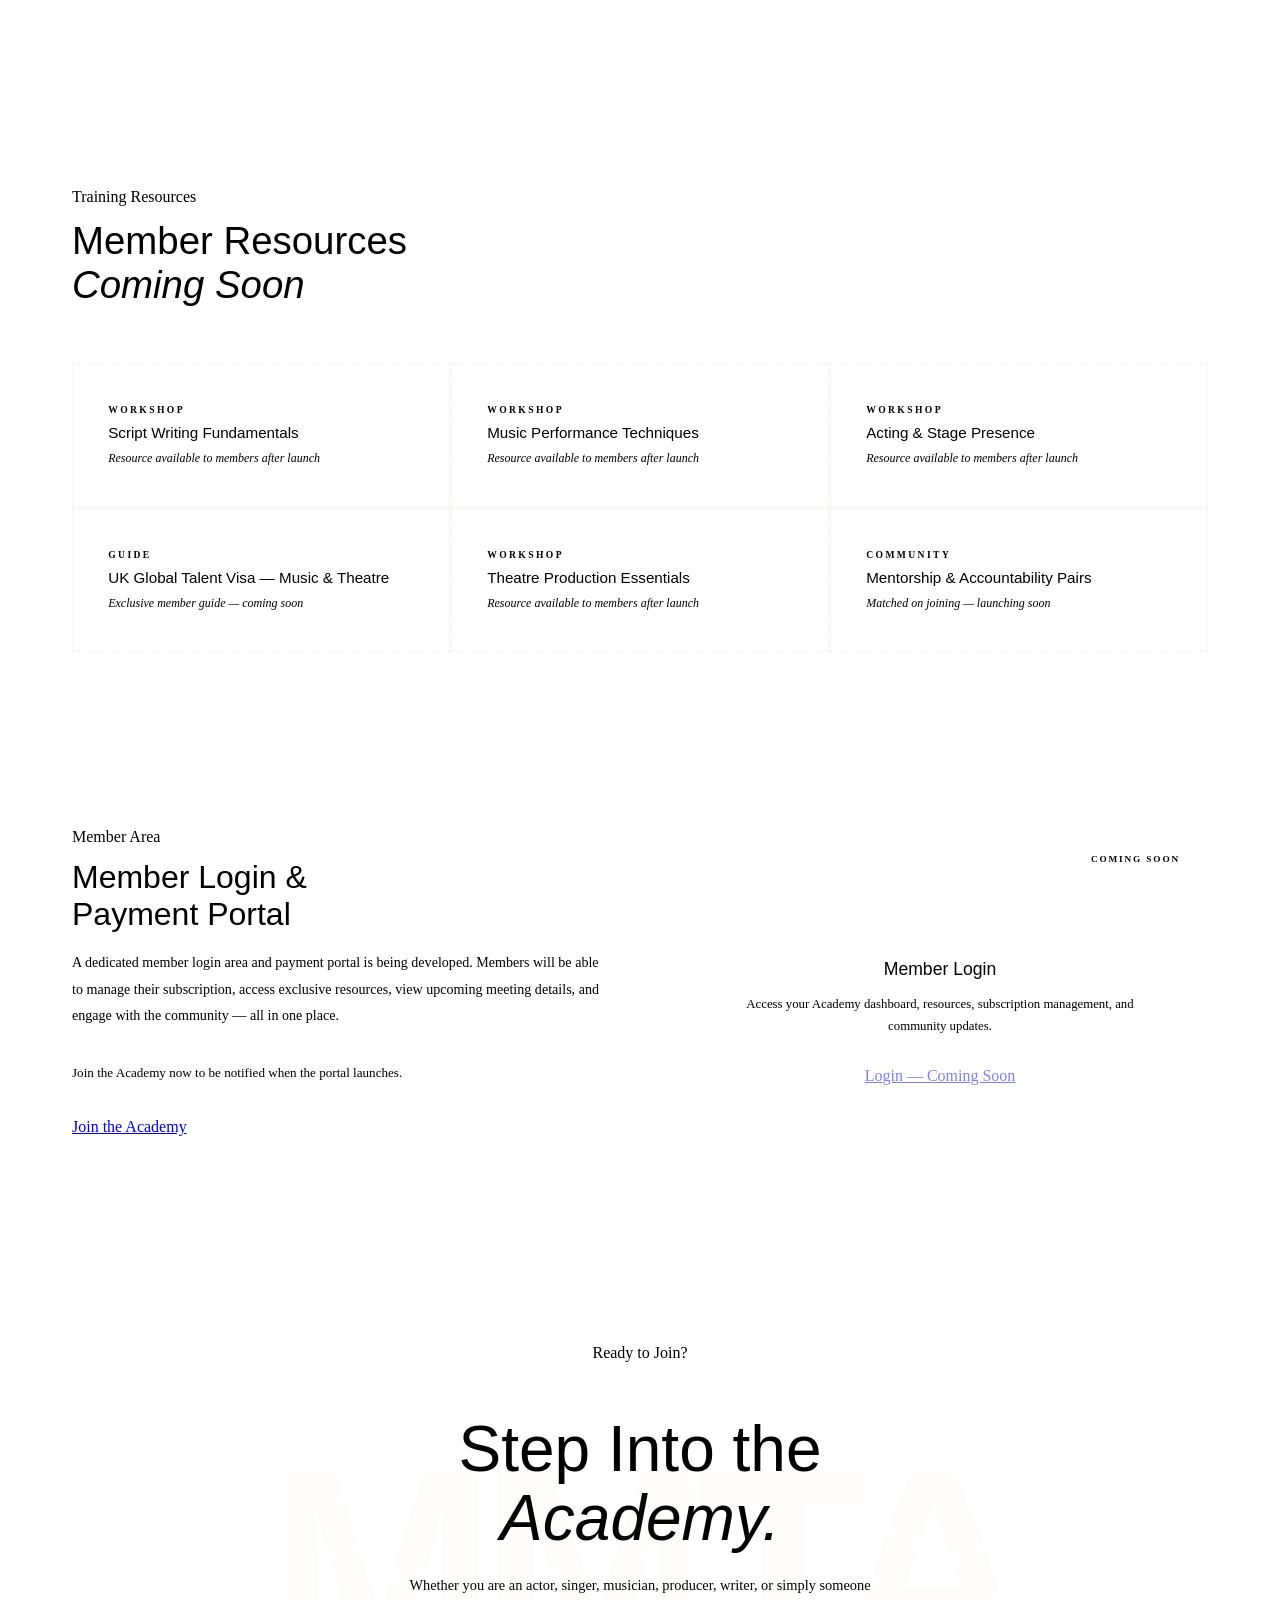
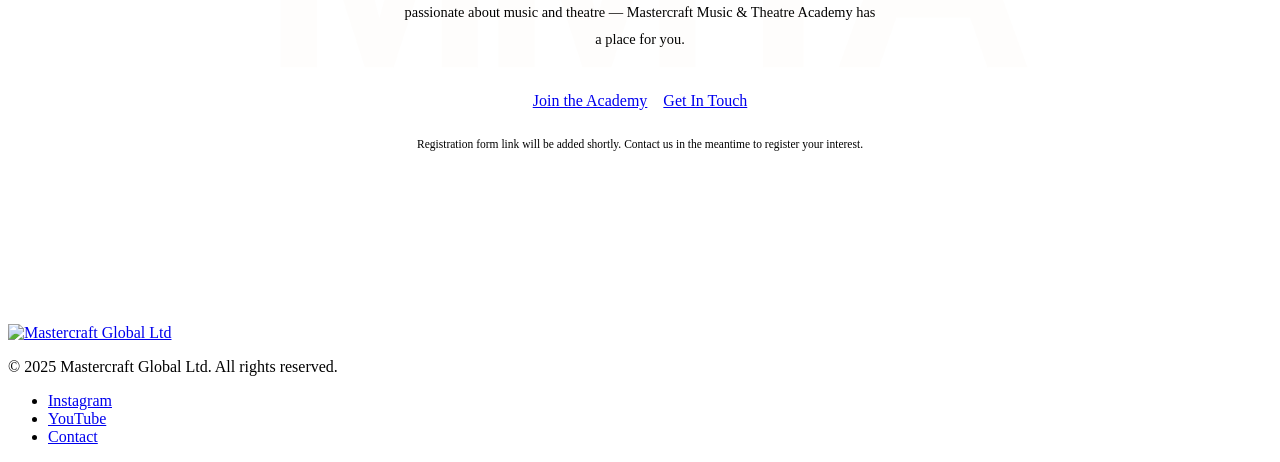
==== commit 2adbaa97: "Update index.html" ====
--- a/academy/index.html
+++ b/academy/index.html
@@ -3,913 +3,1205 @@
 <head>
 <meta charset="UTF-8">
 <meta name="viewport" content="width=device-width, initial-scale=1.0">
-<title>Mastercraft Music & Theatre Academy — Mastercraft Global Ltd</title>
+<title>Mastercraft Music & Theatre Academy</title>
+<link rel="icon" type="image/png" href="https://i.ibb.co/RTmn91dV/Mastercraft-site-Icon.png">
 <link rel="preconnect" href="https://fonts.googleapis.com">
 <link rel="preconnect" href="https://fonts.gstatic.com" crossorigin>
-<link href="https://fonts.googleapis.com/css2?family=Bebas+Neue&family=Outfit:wght@200;300;400;500;600&family=Playfair+Display:ital,wght@0,300;0,400;1,300;1,400&display=swap" rel="stylesheet">
-<link rel="stylesheet" href="../style.css">
+<link href="https://fonts.googleapis.com/css2?family=DM+Sans:ital,wght@0,300;0,400;0,500;0,600;0,700;1,400;1,500&family=Manrope:wght@300;400;500;600;700&display=swap" rel="stylesheet">
+<link rel="stylesheet" href="shared.css">
 <style>
 
-/* ── HERO ── */
-#academy-hero {
+/* ══════════════════════════════════════
+   HERO — full-bleed with photo backdrop
+════════════════════════════════════════ */
+.academy-hero {
   min-height: 100vh;
-  background: var(--black);
-  display: flex;
-  align-items: center;
+  display: flex;
+  flex-direction: column;
+  justify-content: flex-end;
   position: relative;
   overflow: hidden;
-}
-.ah-grid {
-  position: absolute; inset: 0;
-  background-image:
-    repeating-linear-gradient(90deg, transparent, transparent 99px,
-      rgba(201,168,76,0.04) 99px, rgba(201,168,76,0.04) 100px);
-  pointer-events: none;
-}
-.ah-glow {
+  padding: 0 5vw 6rem;
+}
+.academy-hero-bg {
   position: absolute;
-  top: -20%; right: -10%;
-  width: 60%; height: 80%;
-  background: radial-gradient(ellipse, rgba(201,168,76,0.06) 0%, transparent 70%);
-  pointer-events: none;
-}
-.ah-content {
-  position: relative; z-index: 2;
-  padding: 0 5rem;
-  max-width: 900px;
-  opacity: 0;
-  animation: fadeUp 1s 0.3s ease forwards;
-}
-@keyframes fadeUp {
-  from { opacity:0; transform:translateY(30px); }
-  to   { opacity:1; transform:translateY(0); }
-}
-.ah-eyebrow {
-  font-size: 0.65rem;
-  letter-spacing: 0.35em;
+  inset: 0;
+  z-index: 0;
+}
+.academy-hero-bg img {
+  width: 100%; height: 100%;
+  object-fit: cover;
+  object-position: center 30%;
+  display: block;
+  filter: brightness(0.38) grayscale(10%);
+}
+.academy-hero-bg::after {
+  content: '';
+  position: absolute;
+  inset: 0;
+  background: linear-gradient(to top, var(--bg) 0%, rgba(10,10,10,0.5) 45%, transparent 100%);
+}
+.academy-hero-content {
+  position: relative;
+  z-index: 2;
+  max-width: 760px;
+}
+.academy-hero-eyebrow {
+  font-size: 0.62rem;
+  font-weight: 600;
+  letter-spacing: 0.32em;
   text-transform: uppercase;
   color: var(--gold);
-  margin-bottom: 1.5rem;
+  margin-bottom: 1.4rem;
   display: flex;
   align-items: center;
-  gap: 1rem;
-}
-.ah-eyebrow::before { content:''; width:30px; height:1px; background:var(--gold); }
-.ah-title {
-  font-family: 'Bebas Neue', sans-serif;
-  font-size: clamp(3.5rem, 9vw, 9rem);
-  letter-spacing: 0.04em;
-  line-height: 0.88;
-  color: var(--off-white);
-  margin-bottom: 1.5rem;
-}
-.ah-title em {
+  gap: 0.8rem;
+  animation: fadeUp 0.8s ease 0.1s both;
+}
+.academy-hero-eyebrow::before {
+  content: '';
+  display: block;
+  width: 28px;
+  height: 1px;
+  background: var(--gold);
+}
+.academy-hero h1 {
+  font-family: 'DM Sans', sans-serif;
+  font-weight: 300;
+  font-size: clamp(2.8rem, 6vw, 5.5rem);
+  line-height: 1.05;
+  letter-spacing: -0.025em;
+  margin-bottom: 1.6rem;
+  animation: fadeUp 0.9s ease 0.25s both;
+}
+.academy-hero h1 em {
   font-style: italic;
   color: var(--gold);
-  font-family: 'Playfair Display', serif;
-  font-size: 0.75em;
+}
+.academy-hero-sub {
+  font-size: 0.92rem;
+  color: var(--grey);
+  line-height: 1.9;
+  max-width: 520px;
+  margin-bottom: 2.8rem;
+  font-weight: 300;
+  animation: fadeUp 0.9s ease 0.4s both;
+}
+.academy-hero-btns {
+  display: flex;
+  gap: 1rem;
+  flex-wrap: wrap;
+  animation: fadeUp 0.9s ease 0.55s both;
+}
+
+/* ══════════════════════════════════════
+   ABOUT STRIP
+════════════════════════════════════════ */
+.about-strip {
+  padding: 6rem 5vw;
+  display: grid;
+  grid-template-columns: 200px 1fr;
+  gap: 5rem;
+  align-items: start;
+  border-top: 1px solid var(--border);
+  border-bottom: 1px solid var(--border);
+}
+.about-strip-body h2 {
+  font-family: 'DM Sans', sans-serif;
+  font-weight: 400;
+  font-size: clamp(1.8rem, 2.8vw, 2.6rem);
+  line-height: 1.2;
+  margin-bottom: 1.2rem;
+}
+.about-strip-body p {
+  font-size: 0.9rem;
+  color: var(--grey);
+  line-height: 1.95;
+  max-width: 640px;
+  margin-bottom: 1.2rem;
+}
+.about-strip-body p:last-child { margin-bottom: 0; }
+
+/* ══════════════════════════════════════
+   STATS ROW
+════════════════════════════════════════ */
+.stats-row {
+  display: grid;
+  grid-template-columns: repeat(4, 1fr);
+  border-bottom: 1px solid var(--border);
+}
+.stat-item {
+  padding: 3.5rem 2rem;
+  text-align: center;
+  border-right: 1px solid var(--border);
+}
+.stat-item:last-child { border-right: none; }
+.stat-num {
+  font-family: 'DM Sans', sans-serif;
+  font-size: clamp(2.2rem, 3.5vw, 3.5rem);
+  font-weight: 300;
+  color: var(--gold);
+  line-height: 1;
+  margin-bottom: 0.5rem;
   display: block;
 }
-.ah-sub {
+.stat-label {
+  font-size: 0.78rem;
+  color: var(--grey);
+  line-height: 1.6;
+}
+
+/* ══════════════════════════════════════
+   BENEFITS
+════════════════════════════════════════ */
+.benefits {
+  padding: 6rem 5vw;
+  background: var(--bg2);
+  border-bottom: 1px solid var(--border);
+}
+.benefits-header {
+  display: grid;
+  grid-template-columns: 1fr 1fr;
+  gap: 5rem;
+  align-items: start;
+  margin-bottom: 4rem;
+}
+.benefits-header h2 {
+  font-family: 'DM Sans', sans-serif;
+  font-weight: 400;
+  font-size: clamp(1.8rem, 3vw, 2.8rem);
+  line-height: 1.15;
+  margin-top: 0.8rem;
+}
+.benefits-header p {
+  font-size: 0.88rem;
+  color: var(--grey);
+  line-height: 1.9;
+  padding-top: 0.5rem;
+}
+.benefits-grid {
+  display: grid;
+  grid-template-columns: repeat(3, 1fr);
+  gap: 1px;
+  background: var(--border);
+}
+.benefit-card {
+  background: var(--bg2);
+  padding: 2.5rem 2.2rem;
+  transition: background 0.25s;
+  position: relative;
+}
+.benefit-card::after {
+  content: '';
+  position: absolute;
+  bottom: 0; left: 0;
+  width: 0; height: 2px;
+  background: var(--gold);
+  transition: width 0.4s;
+}
+.benefit-card:hover { background: #161616; }
+.benefit-card:hover::after { width: 100%; }
+.benefit-num {
+  font-family: 'DM Sans', sans-serif;
+  font-size: 2.8rem;
+  font-weight: 700;
+  color: rgba(201,169,110,0.1);
+  line-height: 1;
+  margin-bottom: 1rem;
+  display: block;
+}
+.benefit-card h3 {
+  font-family: 'DM Sans', sans-serif;
   font-size: 1rem;
-  line-height: 1.85;
-  color: rgba(244,244,240,0.55);
+  font-weight: 600;
+  color: var(--white);
+  margin-bottom: 0.7rem;
+  line-height: 1.35;
+}
+.benefit-card p {
+  font-size: 0.81rem;
+  color: var(--grey);
+  line-height: 1.8;
+}
+
+/* ══════════════════════════════════════
+   MEMBERSHIP PLANS
+════════════════════════════════════════ */
+.membership {
+  padding: 6rem 5vw;
+  border-bottom: 1px solid var(--border);
+}
+.membership-header {
+  margin-bottom: 3.5rem;
+}
+.membership-header h2 {
+  font-family: 'DM Sans', sans-serif;
+  font-weight: 400;
+  font-size: clamp(1.8rem, 3vw, 2.8rem);
+  margin-top: 0.8rem;
+  margin-bottom: 1rem;
+}
+.membership-header p {
+  font-size: 0.88rem;
+  color: var(--grey);
+  line-height: 1.9;
   max-width: 560px;
-  margin-bottom: 3rem;
-}
-.ah-meta {
-  display: flex;
-  gap: 3rem;
-  padding: 2rem 0;
-  border-top: 1px solid rgba(201,168,76,0.2);
-  flex-wrap: wrap;
-}
-.ah-meta-item {}
-.ah-meta-label {
-  font-size: 0.6rem;
-  letter-spacing: 0.25em;
+}
+.membership-grid {
+  display: grid;
+  grid-template-columns: repeat(3, 1fr);
+  gap: 1px;
+  background: var(--border);
+}
+.membership-card {
+  background: var(--bg2);
+  padding: 3rem 2.5rem;
+  display: flex;
+  flex-direction: column;
+  position: relative;
+}
+.membership-card.featured {
+  background: #14100a;
+}
+.membership-card.featured::before {
+  content: 'Most Popular';
+  font-size: 0.58rem;
+  letter-spacing: 0.2em;
   text-transform: uppercase;
-  color: rgba(244,244,240,0.3);
+  color: var(--gold);
+  font-weight: 700;
+  border: 1px solid var(--border);
+  padding: 0.25rem 0.65rem;
+  display: inline-block;
+  margin-bottom: 1.2rem;
+  align-self: flex-start;
+}
+.membership-category {
+  font-family: 'DM Sans', sans-serif;
+  font-size: 1.3rem;
+  font-weight: 500;
+  color: var(--white);
   margin-bottom: 0.4rem;
 }
-.ah-meta-val {
-  font-family: 'Playfair Display', serif;
-  font-size: 1.1rem;
+.membership-price-block {
+  margin: 1.4rem 0 1.8rem;
+  padding: 1.4rem 0;
+  border-top: 1px solid var(--border);
+  border-bottom: 1px solid var(--border);
+}
+.membership-price {
+  font-family: 'DM Sans', sans-serif;
+  font-size: 0.8rem;
+  color: var(--grey-dim);
+  letter-spacing: 0.1em;
+  text-transform: uppercase;
+  font-style: italic;
+}
+.membership-price-tba {
+  font-family: 'DM Sans', sans-serif;
+  font-size: 1.6rem;
+  font-weight: 300;
   color: var(--gold);
-  font-style: italic;
-}
-
-/* ── ABOUT ── */
-#about-academy {
-  padding: 8rem 5rem;
-  background: var(--off-white);
+  line-height: 1;
+  margin-top: 0.3rem;
+  display: block;
+}
+.membership-price-sub {
+  font-size: 0.72rem;
+  color: var(--grey-dim);
+  margin-top: 0.3rem;
+  display: block;
+}
+.membership-desc {
+  font-size: 0.82rem;
+  color: var(--grey);
+  line-height: 1.8;
+  flex-grow: 1;
+  margin-bottom: 2rem;
+}
+.membership-card .btn-primary,
+.membership-card .btn-ghost {
+  text-align: center;
+  width: 100%;
+}
+
+/* ══════════════════════════════════════
+   WHO CAN JOIN
+════════════════════════════════════════ */
+.who-join {
+  padding: 6rem 5vw;
+  background: var(--bg2);
+  border-bottom: 1px solid var(--border);
+}
+.who-join-inner {
   display: grid;
-  grid-template-columns: 1fr 1.2fr;
+  grid-template-columns: 1fr 1fr;
   gap: 7rem;
   align-items: start;
 }
-.aa-label {
-  font-size: 0.62rem;
-  letter-spacing: 0.28em;
+.who-join-text h2 {
+  font-family: 'DM Sans', sans-serif;
+  font-weight: 400;
+  font-size: clamp(1.8rem, 3vw, 2.8rem);
+  line-height: 1.15;
+  margin-top: 0.8rem;
+  margin-bottom: 1.2rem;
+}
+.who-join-text p {
+  font-size: 0.88rem;
+  color: var(--grey);
+  line-height: 1.9;
+  margin-bottom: 1.5rem;
+}
+.roles-grid {
+  display: grid;
+  grid-template-columns: 1fr 1fr;
+  gap: 1px;
+  background: var(--border);
+}
+.role-item {
+  background: var(--bg2);
+  padding: 1rem 1.2rem;
+  font-size: 0.82rem;
+  color: var(--grey);
+  display: flex;
+  align-items: center;
+  gap: 0.7rem;
+  transition: background 0.2s, color 0.2s;
+  cursor: default;
+}
+.role-item:hover {
+  background: #161616;
+  color: var(--white);
+}
+.role-item::before {
+  content: '';
+  width: 5px;
+  height: 5px;
+  border-radius: 50%;
+  background: var(--gold);
+  flex-shrink: 0;
+}
+
+/* ══════════════════════════════════════
+   UPCOMING MEETINGS — future-ready section
+   Currently shows "Coming Soon" state
+════════════════════════════════════════ */
+.upcoming {
+  padding: 6rem 5vw;
+  border-bottom: 1px solid var(--border);
+}
+.upcoming-header {
+  display: flex;
+  align-items: flex-end;
+  justify-content: space-between;
+  margin-bottom: 3.5rem;
+  gap: 2rem;
+  flex-wrap: wrap;
+}
+.upcoming-header h2 {
+  font-family: 'DM Sans', sans-serif;
+  font-weight: 400;
+  font-size: clamp(1.8rem, 3vw, 2.8rem);
+  margin-top: 0.8rem;
+}
+.upcoming-grid {
+  display: grid;
+  grid-template-columns: repeat(3, 1fr);
+  gap: 1px;
+  background: var(--border);
+}
+.upcoming-card {
+  background: var(--bg2);
+  padding: 2.5rem 2.2rem;
+}
+.upcoming-card-placeholder {
+  display: flex;
+  flex-direction: column;
+  align-items: center;
+  justify-content: center;
+  text-align: center;
+  min-height: 200px;
+  gap: 0.8rem;
+  background: var(--bg2);
+  border: 1px dashed rgba(201,169,110,0.2);
+  padding: 2.5rem;
+}
+.upcoming-card-placeholder .placeholder-icon {
+  width: 40px;
+  height: 40px;
+  border: 1px solid var(--border);
+  border-radius: 50%;
+  display: flex;
+  align-items: center;
+  justify-content: center;
+  margin-bottom: 0.5rem;
+}
+.upcoming-card-placeholder .placeholder-icon svg {
+  width: 16px;
+  height: 16px;
+  fill: none;
+  stroke: var(--gold);
+  stroke-width: 1.5;
+}
+.upcoming-card-placeholder p {
+  font-size: 0.78rem;
+  color: var(--grey-dim);
+  line-height: 1.7;
+}
+/* When meetings exist, use .meeting-card instead */
+.meeting-date-badge {
+  display: inline-flex;
+  flex-direction: column;
+  align-items: center;
+  background: var(--gold);
+  color: var(--bg);
+  padding: 0.5rem 0.9rem;
+  margin-bottom: 1.2rem;
+  min-width: 52px;
+}
+.meeting-date-day {
+  font-family: 'DM Sans', sans-serif;
+  font-size: 1.6rem;
+  font-weight: 700;
+  line-height: 1;
+}
+.meeting-date-month {
+  font-size: 0.6rem;
+  font-weight: 700;
+  letter-spacing: 0.12em;
   text-transform: uppercase;
-  color: var(--gold);
-  margin-bottom: 1rem;
+}
+.meeting-title {
+  font-family: 'DM Sans', sans-serif;
+  font-size: 1rem;
+  font-weight: 500;
+  color: var(--white);
+  margin-bottom: 0.4rem;
+}
+.meeting-meta {
+  font-size: 0.75rem;
+  color: var(--grey-dim);
+  margin-bottom: 0.8rem;
+}
+
+/* ══════════════════════════════════════
+   TESTIMONIALS — future-ready
+════════════════════════════════════════ */
+.academy-testimonials {
+  padding: 6rem 5vw;
+  background: var(--bg2);
+  border-bottom: 1px solid var(--border);
+}
+.academy-testimonials h2 {
+  font-family: 'DM Sans', sans-serif;
+  font-weight: 400;
+  font-size: clamp(1.8rem, 3vw, 2.8rem);
+  margin-top: 0.8rem;
+  margin-bottom: 3.5rem;
+}
+.testimonials-placeholder {
+  display: grid;
+  grid-template-columns: repeat(3, 1fr);
+  gap: 1px;
+  background: var(--border);
+}
+.testimonial-placeholder-card {
+  background: var(--bg2);
+  padding: 2.5rem 2.2rem;
+  display: flex;
+  flex-direction: column;
+  justify-content: space-between;
+  min-height: 200px;
+  border: 1px dashed rgba(201,169,110,0.15);
+}
+.testimonial-placeholder-card p {
+  font-size: 0.8rem;
+  color: var(--grey-dim);
+  font-style: italic;
+  line-height: 1.7;
+}
+.testimonial-placeholder-card .t-author {
+  font-size: 0.72rem;
+  color: var(--grey-dim);
+  margin-top: 1.5rem;
   display: flex;
   align-items: center;
-  gap: 1rem;
-}
-.aa-label::before { content:''; width:24px; height:1px; background:var(--gold); }
-.aa-heading {
-  font-family: 'Bebas Neue', sans-serif;
-  font-size: clamp(2.5rem, 5vw, 5rem);
-  letter-spacing: 0.05em;
-  line-height: 0.92;
-  color: var(--black);
-  margin-bottom: 2rem;
-}
-.aa-heading em {
-  font-style: italic;
-  color: var(--gold);
-  font-family: 'Playfair Display', serif;
-}
-.aa-body {
-  font-size: 0.95rem;
-  line-height: 2;
-  color: var(--mid);
-  margin-bottom: 1.2rem;
-}
-.aa-quote {
-  font-family: 'Playfair Display', serif;
-  font-style: italic;
-  font-size: 1.2rem;
-  line-height: 1.7;
-  color: var(--gold-dim);
-  border-left: 2px solid var(--gold);
-  padding-left: 1.5rem;
-  margin: 2rem 0;
-}
-.info-blocks {
+  gap: 0.6rem;
+}
+.testimonial-placeholder-card .t-author::before {
+  content: '';
+  width: 24px;
+  height: 1px;
+  background: var(--grey-dim);
+}
+
+/* ══════════════════════════════════════
+   GALLERY — future-ready
+════════════════════════════════════════ */
+.academy-gallery {
+  border-top: 1px solid var(--border);
+  border-bottom: 1px solid var(--border);
+}
+.gallery-header {
+  padding: 4rem 5vw 2.5rem;
+  display: flex;
+  align-items: flex-end;
+  justify-content: space-between;
+  gap: 2rem;
+  flex-wrap: wrap;
+  border-bottom: 1px solid var(--border);
+}
+.gallery-header h2 {
+  font-family: 'DM Sans', sans-serif;
+  font-weight: 400;
+  font-size: clamp(1.6rem, 2.5vw, 2.4rem);
+  margin-top: 0.6rem;
+}
+.gallery-grid {
+  display: grid;
+  grid-template-columns: repeat(4, 1fr);
+}
+.gallery-item {
+  aspect-ratio: 1;
+  overflow: hidden;
+  position: relative;
+  background: var(--bg3);
+  display: flex;
+  align-items: center;
+  justify-content: center;
+  border-right: 1px solid var(--border);
+  border-bottom: 1px solid var(--border);
+}
+.gallery-item img {
+  width: 100%; height: 100%;
+  object-fit: cover;
+  display: block;
+  filter: grayscale(15%) brightness(0.7);
+  transition: filter 0.4s, transform 0.5s;
+}
+.gallery-item:hover img {
+  filter: grayscale(0%) brightness(0.88);
+  transform: scale(1.05);
+}
+.gallery-placeholder-text {
+  font-size: 0.65rem;
+  letter-spacing: 0.2em;
+  text-transform: uppercase;
+  color: var(--grey-dim);
+  text-align: center;
+  padding: 1rem;
+}
+
+/* ══════════════════════════════════════
+   RESOURCES — future-ready
+════════════════════════════════════════ */
+.resources {
+  padding: 6rem 5vw;
+  background: var(--bg2);
+  border-bottom: 1px solid var(--border);
+}
+.resources h2 {
+  font-family: 'DM Sans', sans-serif;
+  font-weight: 400;
+  font-size: clamp(1.8rem, 3vw, 2.8rem);
+  margin-top: 0.8rem;
+  margin-bottom: 3.5rem;
+}
+.resources-grid {
+  display: grid;
+  grid-template-columns: repeat(3, 1fr);
+  gap: 1px;
+  background: var(--border);
+}
+.resource-card {
+  background: var(--bg2);
+  padding: 2.5rem 2.2rem;
   display: flex;
   flex-direction: column;
-  gap: 1px;
-  background: rgba(0,0,0,0.08);
-}
-.info-block {
-  background: var(--off-white);
-  padding: 1.8rem 2rem;
-}
-.info-block-label {
+  gap: 0.6rem;
+  border: 1px dashed rgba(201,169,110,0.15);
+  transition: background 0.2s;
+}
+.resource-card:hover { background: #161616; }
+.resource-type {
   font-size: 0.6rem;
   letter-spacing: 0.25em;
   text-transform: uppercase;
   color: var(--gold);
-  margin-bottom: 0.5rem;
-}
-.info-block-val {
-  font-family: 'Bebas Neue', sans-serif;
-  font-size: 1.3rem;
-  letter-spacing: 0.08em;
-  color: var(--black);
-}
-
-/* ── WHO CAN JOIN ── */
-#who-can-join {
-  padding: 8rem 5rem;
-  background: var(--black);
-}
-.wcj-intro {
-  max-width: 640px;
-  margin-bottom: 4rem;
-}
-.wcj-grid {
+  font-weight: 700;
+}
+.resource-title {
+  font-family: 'DM Sans', sans-serif;
+  font-size: 0.95rem;
+  font-weight: 500;
+  color: var(--grey-dim);
+}
+.resource-coming {
+  font-size: 0.75rem;
+  color: var(--grey-dim);
+  font-style: italic;
+}
+
+/* ══════════════════════════════════════
+   MEMBER LOGIN / PORTAL — future-ready
+════════════════════════════════════════ */
+.member-portal {
+  padding: 5rem 5vw;
+  border-bottom: 1px solid var(--border);
   display: grid;
-  grid-template-columns: repeat(4, 1fr);
-  gap: 1px;
-  background: rgba(201,168,76,0.1);
-}
-.wcj-item {
-  background: var(--black);
-  padding: 2rem 1.8rem;
-  transition: background 0.3s;
-}
-.wcj-item:hover { background: rgba(201,168,76,0.05); }
-.wcj-dot {
-  width: 6px; height: 6px;
-  background: var(--gold);
-  border-radius: 50%;
+  grid-template-columns: 1fr 1fr;
+  gap: 4rem;
+  align-items: center;
+}
+.portal-text h2 {
+  font-family: 'DM Sans', sans-serif;
+  font-weight: 400;
+  font-size: clamp(1.6rem, 2.5vw, 2.4rem);
+  margin-top: 0.8rem;
   margin-bottom: 1rem;
 }
-.wcj-name {
-  font-family: 'Bebas Neue', sans-serif;
-  font-size: 1.1rem;
-  letter-spacing: 0.1em;
-  color: var(--off-white);
-}
-
-/* ── BENEFITS ── */
-#benefits {
-  padding: 8rem 5rem;
-  background: var(--off-white);
-}
-.benefits-grid {
-  display: grid;
-  grid-template-columns: repeat(2, 1fr);
-  gap: 2px;
-  background: rgba(0,0,0,0.08);
-  margin-top: 4rem;
-}
-.benefit-card {
-  background: var(--off-white);
-  padding: 3rem 2.5rem;
+.portal-text p {
+  font-size: 0.88rem;
+  color: var(--grey);
+  line-height: 1.9;
+  margin-bottom: 2rem;
+}
+.portal-box {
+  background: var(--bg2);
+  border: 1px solid var(--border);
+  padding: 3rem;
+  text-align: center;
   position: relative;
   overflow: hidden;
 }
-.benefit-card::after {
-  content: '';
+.portal-box::before {
+  content: 'Coming Soon';
   position: absolute;
-  bottom: 0; left: 0;
-  width: 100%; height: 2px;
-  background: var(--gold);
-  transform: scaleX(0);
-  transform-origin: left;
-  transition: transform 0.4s;
-}
-.benefit-card:hover::after { transform: scaleX(1); }
-.benefit-num {
-  font-family: 'Bebas Neue', sans-serif;
-  font-size: 4rem;
-  letter-spacing: 0.1em;
-  color: rgba(201,168,76,0.12);
-  line-height: 1;
-  margin-bottom: 1rem;
-}
-.benefit-title {
-  font-family: 'Bebas Neue', sans-serif;
-  font-size: 1.3rem;
-  letter-spacing: 0.06em;
-  color: var(--black);
-  margin-bottom: 0.8rem;
-}
-.benefit-body {
-  font-size: 0.88rem;
-  line-height: 1.85;
-  color: var(--mid);
-}
-
-/* ── MEMBERSHIP ── */
-#membership {
-  padding: 8rem 5rem;
-  background: var(--black);
-  position: relative;
-  overflow: hidden;
-}
-#membership::after {
-  content: 'JOIN';
-  position: absolute;
-  right: -1rem; bottom: -3rem;
-  font-family: 'Bebas Neue', sans-serif;
-  font-size: 18rem;
-  letter-spacing: 0.05em;
-  color: rgba(201,168,76,0.03);
-  line-height: 1;
-  pointer-events: none;
-}
-.membership-intro {
-  max-width: 600px;
-  margin-bottom: 4rem;
-}
-.plans-grid {
-  display: grid;
-  grid-template-columns: repeat(3, 1fr);
-  gap: 2px;
-  background: rgba(201,168,76,0.1);
-}
-.plan-card {
-  background: var(--black);
-  padding: 3rem 2.5rem;
-  position: relative;
-}
-.plan-card.featured {
-  background: rgba(201,168,76,0.07);
-  border: 1px solid rgba(201,168,76,0.25);
-}
-.plan-card.featured::before {
-  content: 'Most Popular';
-  position: absolute;
-  top: 1.5rem; right: 1.5rem;
-  font-size: 0.58rem;
-  letter-spacing: 0.15em;
-  text-transform: uppercase;
-  color: var(--black);
-  background: var(--gold);
-  padding: 0.3rem 0.8rem;
-}
-.plan-type {
-  font-size: 0.62rem;
-  letter-spacing: 0.28em;
-  text-transform: uppercase;
-  color: var(--gold);
-  margin-bottom: 0.8rem;
-}
-.plan-name {
-  font-family: 'Bebas Neue', sans-serif;
-  font-size: 1.8rem;
-  letter-spacing: 0.06em;
-  color: var(--off-white);
-  margin-bottom: 1rem;
-  line-height: 1.1;
-}
-.plan-price {
-  font-family: 'Playfair Display', serif;
-  font-size: 3rem;
-  font-weight: 300;
-  color: var(--gold);
-  line-height: 1;
-  margin-bottom: 0.3rem;
-}
-.plan-price-note {
-  font-size: 0.75rem;
-  color: rgba(244,244,240,0.35);
-  margin-bottom: 2rem;
-  font-style: italic;
-}
-.plan-features {
-  list-style: none;
-  margin-bottom: 2rem;
-}
-.plan-features li {
-  font-size: 0.88rem;
-  color: rgba(244,244,240,0.55);
-  padding: 0.6rem 0;
-  border-bottom: 1px solid rgba(255,255,255,0.05);
-  display: flex;
-  gap: 0.8rem;
-  align-items: flex-start;
-}
-.plan-features li::before {
-  content: '✦';
-  color: var(--gold);
-  font-size: 0.45rem;
-  margin-top: 0.5rem;
-  flex-shrink: 0;
-}
-.coming-soon-note {
-  background: rgba(201,168,76,0.06);
-  border: 1px solid rgba(201,168,76,0.15);
-  padding: 1.5rem 2rem;
-  margin-top: 3rem;
-  font-size: 0.85rem;
-  color: rgba(244,244,240,0.4);
-  font-style: italic;
-  line-height: 1.7;
-}
-
-/* ── REGISTER ── */
-#register {
-  padding: 8rem 5rem;
-  background: var(--off-white);
-  display: grid;
-  grid-template-columns: 1fr 1.3fr;
-  gap: 6rem;
-}
-.reg-info-item {
-  margin-bottom: 2rem;
-  padding-bottom: 2rem;
-  border-bottom: 1px solid rgba(0,0,0,0.08);
-}
-.reg-info-item:last-child { border-bottom: none; }
-.reg-label {
-  font-size: 0.6rem;
-  letter-spacing: 0.22em;
-  text-transform: uppercase;
-  color: var(--gold);
-  margin-bottom: 0.5rem;
-}
-.reg-val {
-  font-family: 'Playfair Display', serif;
-  font-size: 1.05rem;
-  color: var(--black);
-  font-style: italic;
-}
-.reg-sub {
-  font-size: 0.83rem;
-  color: var(--mid);
-  margin-top: 0.3rem;
-  line-height: 1.7;
-}
-.form-group { margin-bottom: 1.4rem; }
-.form-label {
-  font-size: 0.62rem;
-  letter-spacing: 0.18em;
-  text-transform: uppercase;
-  color: var(--mid);
-  display: block;
-  margin-bottom: 0.5rem;
-}
-.form-input, .form-select, .form-textarea {
-  width: 100%;
-  background: var(--off-white);
-  border: 1px solid rgba(0,0,0,0.12);
-  color: var(--black);
-  font-family: 'Outfit', sans-serif;
-  font-size: 0.9rem;
-  font-weight: 300;
-  padding: 0.9rem 1rem;
-  outline: none;
-  transition: border-color 0.3s;
-}
-.form-input:focus, .form-select:focus, .form-textarea:focus {
-  border-color: var(--gold);
-}
-.form-select {
-  background-image: url("data:image/svg+xml,%3Csvg xmlns='http://www.w3.org/2000/svg' width='12' height='8' viewBox='0 0 12 8'%3E%3Cpath d='M1 1l5 5 5-5' stroke='%23888' stroke-width='1.5' fill='none'/%3E%3C/svg%3E");
-  background-repeat: no-repeat;
-  background-position: right 1rem center;
-  padding-right: 2.5rem;
-  appearance: none;
-}
-.form-row { display: grid; grid-template-columns: 1fr 1fr; gap: 1rem; }
-
-/* ── FUTURE FEATURES ── */
-#future {
-  padding: 7rem 5rem;
-  background: var(--black);
-}
-.future-grid {
-  display: grid;
-  grid-template-columns: repeat(4, 1fr);
-  gap: 1px;
-  background: rgba(201,168,76,0.1);
-  margin-top: 4rem;
-}
-.future-item {
-  background: var(--black);
-  padding: 2.5rem 2rem;
-  opacity: 0.5;
-  transition: opacity 0.3s;
-}
-.future-item:hover { opacity: 0.8; }
-.future-badge {
+  top: 1.2rem;
+  right: 1.2rem;
   font-size: 0.58rem;
   letter-spacing: 0.2em;
   text-transform: uppercase;
   color: var(--gold);
-  margin-bottom: 0.8rem;
-}
-.future-name {
-  font-family: 'Bebas Neue', sans-serif;
-  font-size: 1.2rem;
-  letter-spacing: 0.08em;
-  color: var(--off-white);
-}
-
-/* ── RESPONSIVE ── */
-@media(max-width:1024px){
-  .ah-content { padding: 0 3rem; }
-  #about-academy { grid-template-columns:1fr; padding:5rem 3rem; gap:3rem; }
-  #who-can-join, #benefits, #membership, #register, #future { padding:5rem 3rem; }
-  .wcj-grid { grid-template-columns:repeat(2,1fr); }
-  .benefits-grid { grid-template-columns:1fr; }
-  .plans-grid { grid-template-columns:1fr; }
-  .future-grid { grid-template-columns:repeat(2,1fr); }
-  #register { grid-template-columns:1fr; gap:3rem; }
-}
-@media(max-width:767px){
-  .ah-content { padding: 0 1.5rem; }
-  #about-academy,#who-can-join,#benefits,#membership,#register,#future {
-    padding-left:1.5rem!important; padding-right:1.5rem!important;
-  }
-  .wcj-grid { grid-template-columns:repeat(2,1fr); }
-  .future-grid { grid-template-columns:1fr 1fr; }
-  .form-row { grid-template-columns:1fr; }
-  .ah-meta { gap:1.5rem; }
+  font-weight: 700;
+  border: 1px solid var(--border);
+  padding: 0.22rem 0.55rem;
+}
+.portal-icon {
+  width: 56px;
+  height: 56px;
+  border: 1px solid var(--border);
+  border-radius: 50%;
+  display: flex;
+  align-items: center;
+  justify-content: center;
+  margin: 0 auto 1.5rem;
+}
+.portal-icon svg {
+  width: 22px;
+  height: 22px;
+  fill: none;
+  stroke: var(--gold);
+  stroke-width: 1.5;
+}
+.portal-box h3 {
+  font-family: 'DM Sans', sans-serif;
+  font-size: 1.1rem;
+  font-weight: 500;
+  color: var(--white);
+  margin-bottom: 0.6rem;
+}
+.portal-box p {
+  font-size: 0.8rem;
+  color: var(--grey);
+  line-height: 1.75;
+  margin-bottom: 1.8rem;
+}
+.portal-box .btn-ghost {
+  opacity: 0.5;
+  cursor: not-allowed;
+  pointer-events: none;
+}
+
+/* ══════════════════════════════════════
+   FINAL CTA
+════════════════════════════════════════ */
+.academy-cta {
+  padding: 8rem 5vw;
+  text-align: center;
+  position: relative;
+  overflow: hidden;
+}
+.academy-cta::before {
+  content: 'MMTA';
+  position: absolute;
+  font-family: 'DM Sans', sans-serif;
+  font-size: 22vw;
+  font-weight: 700;
+  color: rgba(201,169,110,0.025);
+  top: 50%;
+  left: 50%;
+  transform: translate(-50%, -50%);
+  pointer-events: none;
+  letter-spacing: -0.06em;
+  line-height: 1;
+}
+.academy-cta h2 {
+  font-family: 'DM Sans', sans-serif;
+  font-weight: 300;
+  font-size: clamp(2.5rem, 5vw, 5rem);
+  line-height: 1.08;
+  margin-bottom: 1.2rem;
+}
+.academy-cta h2 em {
+  font-style: italic;
+  color: var(--gold);
+}
+.academy-cta p {
+  font-size: 0.9rem;
+  color: var(--grey);
+  max-width: 480px;
+  margin: 0 auto 2.5rem;
+  line-height: 1.85;
+}
+.cta-btns {
+  display: flex;
+  gap: 1rem;
+  justify-content: center;
+  flex-wrap: wrap;
+}
+
+/* ══════════════════════════════════════
+   RESPONSIVE
+════════════════════════════════════════ */
+@media(max-width:960px){
+  .about-strip{grid-template-columns:1fr;gap:1.5rem;}
+  .stats-row{grid-template-columns:1fr 1fr;}
+  .stat-item{border-bottom:1px solid var(--border);}
+  .stat-item:nth-child(even){border-right:none;}
+  .benefits-header{grid-template-columns:1fr;}
+  .benefits-grid{grid-template-columns:1fr;}
+  .membership-grid{grid-template-columns:1fr;}
+  .who-join-inner{grid-template-columns:1fr;gap:3rem;}
+  .roles-grid{grid-template-columns:1fr 1fr;}
+  .upcoming-grid{grid-template-columns:1fr;}
+  .testimonials-placeholder{grid-template-columns:1fr;}
+  .gallery-grid{grid-template-columns:repeat(2,1fr);}
+  .resources-grid{grid-template-columns:1fr;}
+  .member-portal{grid-template-columns:1fr;}
+}
+@media(max-width:540px){
+  .stats-row{grid-template-columns:1fr;}
+  .stat-item{border-right:none;}
+  .roles-grid{grid-template-columns:1fr;}
+  .gallery-grid{grid-template-columns:repeat(2,1fr);}
 }
 </style>
 </head>
 <body>
 
-<!-- MOBILE NAV -->
-<div class="mob-nav" id="mobNav">
-  <button class="mob-close" onclick="closeMobNav()">✕</button>
-  <a href="/mastercraft/">Home</a>
-  <a href="/mastercraft/about/">About</a>
-  <a href="/mastercraft/services/">Services</a>
-  <a href="/mastercraft/coaching/">Coaching</a>
-  <a href="/mastercraft/academy/">Academy</a>
-  <a href="/mastercraft/performances/">Performances</a>
-  <a href="/mastercraft/founder/">Founder</a>
-  <a href="/mastercraft/contact/">Contact</a>
-</div>
-
-<!-- NAV -->
-<nav id="nav" class="light">
-  <a href="/mastercraft/" class="nav-logo">
-    <span class="nav-logo-main" style="color:var(--black)">MASTERCRAFT</span>
-    <span class="nav-logo-sub">Global Ltd</span>
+<!-- ── NAV ── -->
+<nav>
+  <a href="index.html" class="nav-logo">
+    <img src="https://i.ibb.co/4Zp67P6r/Mastercraft-Logo-H-white.png" alt="Mastercraft Global Ltd">
   </a>
   <ul class="nav-links">
-    <li><a href="/mastercraft/about/">About</a></li>
-    <li><a href="/mastercraft/services/">Services</a></li>
-    <li><a href="/mastercraft/coaching/">Coaching</a></li>
-    <li><a href="/mastercraft/academy/" style="color:var(--gold)">Academy</a></li>
-    <li><a href="/mastercraft/performances/">Performances</a></li>
-    <li><a href="/mastercraft/founder/">Founder</a></li>
+    <li><a href="index.html">Home</a></li>
+    <li><a href="about.html">About</a></li>
+    <li><a href="services.html">Services</a></li>
+    <li><a href="work.html">Work</a></li>
+    <li><a href="academy.html" class="active">Academy</a></li>
+    <li><a href="founder.html">Founder</a></li>
+    <li><a href="contact.html">Contact</a></li>
   </ul>
-  <a href="#register" class="nav-cta">Join the Academy</a>
-  <div class="nav-ham" onclick="openMobNav()"><span></span><span></span><span></span></div>
+  <a href="#join" class="nav-cta">Join the Academy</a>
+  <div class="nav-hamburger" onclick="toggleMenu(this)"><span></span><span></span><span></span></div>
 </nav>
 
-<!-- HERO -->
-<section id="academy-hero">
-  <div class="ah-grid"></div>
-  <div class="ah-glow"></div>
-  <div class="ah-content">
-    <p class="ah-eyebrow">Mastercraft Global Ltd · London, UK</p>
-    <h1 class="ah-title">Music &amp; Theatre<em>Academy</em></h1>
-    <p class="ah-sub">A community for individuals passionate about music and theatre — nurturing talent, providing practical training, and building a generation of creatives who make impact.</p>
-    <div style="display:flex;gap:1rem;flex-wrap:wrap;">
-      <a href="#register" class="btn-gold">Join the Academy</a>
-      <a href="#about" class="btn-outline-white">Learn More</a>
-    </div>
-    <div class="ah-meta">
-      <div class="ah-meta-item">
-        <div class="ah-meta-label">Meets</div>
-        <div class="ah-meta-val">Monthly</div>
+<!-- ══════════════════════════════════════
+     HERO
+════════════════════════════════════════ -->
+<section class="academy-hero">
+  <div class="academy-hero-bg">
+    <img src="https://i.ibb.co/wFcMb77q/57-jpg.jpg" alt="Mastercraft Music & Theatre Academy">
+  </div>
+  <div class="academy-hero-content">
+    <div class="academy-hero-eyebrow">Mastercraft Global Ltd</div>
+    <h1>
+      Music &amp; Theatre<br>
+      <em>Academy.</em>
+    </h1>
+    <p class="academy-hero-sub">
+      A community for individuals passionate about music and theatre — nurturing talent, providing practical training, and building a thriving creative movement that transforms lives.
+    </p>
+    <div class="academy-hero-btns">
+      <a href="#join" class="btn-primary">Join the Academy</a>
+      <a href="#about" class="btn-ghost">Learn More</a>
+    </div>
+  </div>
+</section>
+
+<!-- ══════════════════════════════════════
+     ABOUT
+════════════════════════════════════════ -->
+<section class="about-strip" id="about">
+  <span class="section-label reveal" style="padding-top:0.3rem;">About the Academy</span>
+  <div class="about-strip-body reveal">
+    <h2>Where Talent Meets Purpose</h2>
+    <p>Mastercraft Music &amp; Theatre Academy is a community for individuals passionate about music and theatre. It exists to nurture talent, provide practical training, create opportunities for creative expression, and build a thriving community of creatives who desire to make impact through music and theatre.</p>
+    <p>The Academy meets at least once every month for training, networking, mentorship, rehearsals, and community engagement — bringing together artists at every stage of their journey in a structured, supportive environment.</p>
+  </div>
+</section>
+
+<!-- ══════════════════════════════════════
+     STATS
+════════════════════════════════════════ -->
+<div class="stats-row">
+  <div class="stat-item reveal">
+    <span class="stat-num">Monthly</span>
+    <div class="stat-label">Academy meetings —<br>training, rehearsals & networking</div>
+  </div>
+  <div class="stat-item reveal">
+    <span class="stat-num">3</span>
+    <div class="stat-label">Membership categories<br>for every stage of life</div>
+  </div>
+  <div class="stat-item reveal">
+    <span class="stat-num">∞</span>
+    <div class="stat-label">Open to all experience levels<br>and areas of specialisation</div>
+  </div>
+  <div class="stat-item reveal">
+    <span class="stat-num">UK</span>
+    <div class="stat-label">Global Talent Visa support<br>for music & theatre members</div>
+  </div>
+</div>
+
+<!-- ══════════════════════════════════════
+     MEMBERSHIP BENEFITS
+════════════════════════════════════════ -->
+<section class="benefits" id="benefits">
+  <div class="benefits-header">
+    <div class="reveal">
+      <span class="section-label" style="margin-bottom:0.8rem;">Membership Benefits</span>
+      <h2>Everything You Get<br>as a Member</h2>
+    </div>
+    <p class="reveal">Every Academy member gets access to a rich ecosystem of support, training, and community — designed to help you grow, perform, and leave your mark.</p>
+  </div>
+  <div class="benefits-grid">
+    <div class="benefit-card reveal">
+      <span class="benefit-num">01</span>
+      <h3>UK Global Talent Visa Support</h3>
+      <p>Guidance and support towards your UK Global Talent Visa application in the Music &amp; Theatre category — a unique benefit exclusive to Academy members.</p>
+    </div>
+    <div class="benefit-card reveal">
+      <span class="benefit-num">02</span>
+      <h3>Professional Creative Opportunities</h3>
+      <p>Opportunities to develop and utilise your music and theatre skills in a professional setting — performing, producing, directing, and creating at a high level.</p>
+    </div>
+    <div class="benefit-card reveal">
+      <span class="benefit-num">03</span>
+      <h3>Life-Transforming Productions</h3>
+      <p>Opportunities to participate in productions that transform lives through music and theatre — contributing to creative work that has real impact in communities.</p>
+    </div>
+    <div class="benefit-card reveal">
+      <span class="benefit-num">04</span>
+      <h3>Regular Training &amp; Workshops</h3>
+      <p>Structured workshops to sharpen creative and technical skills, including script writing, acting, music performance, theatre production, and much more.</p>
+    </div>
+    <div class="benefit-card reveal">
+      <span class="benefit-num">05</span>
+      <h3>A Thriving Creative Community</h3>
+      <p>A vibrant music and theatre community offering collaboration, mentorship, accountability, networking, and ongoing support at every stage of your creative journey.</p>
+    </div>
+    <div class="benefit-card reveal">
+      <span class="benefit-num">06</span>
+      <h3>Monthly Academy Meetings</h3>
+      <p>At least one meeting per month covering training, networking, mentorship, rehearsals, and community engagement — keeping you active, connected, and growing.</p>
+    </div>
+  </div>
+</section>
+
+<!-- ══════════════════════════════════════
+     MEMBERSHIP PLANS
+════════════════════════════════════════ -->
+<section class="membership" id="join">
+  <div class="membership-header reveal">
+    <span class="section-label" style="margin-bottom:0.8rem;">Membership Plans</span>
+    <h2>Choose Your Membership</h2>
+    <p>The Academy operates on a monthly subscription model. Choose the category that fits you — all tiers include full access to Academy meetings, training, community, and UK Global Talent Visa support.</p>
+  </div>
+  <div class="membership-grid">
+
+    <!-- STUDENT -->
+    <div class="membership-card reveal">
+      <div class="membership-category">Student</div>
+      <p style="font-size:0.8rem;color:var(--grey-dim);margin-top:0.3rem;">Full-time student in education</p>
+      <div class="membership-price-block">
+        <span class="membership-price">Monthly subscription</span>
+        <span class="membership-price-tba">Price TBA</span>
+        <span class="membership-price-sub">Pricing will be confirmed shortly</span>
       </div>
-      <div class="ah-meta-item">
-        <div class="ah-meta-label">Format</div>
-        <div class="ah-meta-val">Training · Networking · Rehearsals</div>
+      <p class="membership-desc">Full access to all Academy meetings, training workshops, community events, mentorship, and UK Global Talent Visa guidance. Designed to support students building their creative foundations.</p>
+      <a href="#" class="btn-ghost" onclick="return false;" style="opacity:0.45;cursor:not-allowed;text-align:center;">Registration Opening Soon</a>
+    </div>
+
+    <!-- EMPLOYED ADULT -->
+    <div class="membership-card featured reveal">
+      <div class="membership-category">Employed Adult</div>
+      <p style="font-size:0.8rem;color:var(--grey-dim);margin-top:0.3rem;">Working professional</p>
+      <div class="membership-price-block">
+        <span class="membership-price">Monthly subscription</span>
+        <span class="membership-price-tba">Price TBA</span>
+        <span class="membership-price-sub">Pricing will be confirmed shortly</span>
       </div>
-      <div class="ah-meta-item">
-        <div class="ah-meta-label">Open To</div>
-        <div class="ah-meta-val">All Experience Levels</div>
+      <p class="membership-desc">Full access to all Academy meetings, training workshops, professional creative opportunities, productions, networking, mentorship, and UK Global Talent Visa guidance. For those building alongside a career.</p>
+      <a href="#" class="btn-primary" onclick="return false;" style="opacity:0.45;cursor:not-allowed;text-align:center;">Registration Opening Soon</a>
+    </div>
+
+    <!-- UNEMPLOYED ADULT -->
+    <div class="membership-card reveal">
+      <div class="membership-category">Unemployed Adult</div>
+      <p style="font-size:0.8rem;color:var(--grey-dim);margin-top:0.3rem;">Currently not in employment</p>
+      <div class="membership-price-block">
+        <span class="membership-price">Monthly subscription</span>
+        <span class="membership-price-tba">Price TBA</span>
+        <span class="membership-price-sub">Pricing will be confirmed shortly</span>
       </div>
-    </div>
-  </div>
+      <p class="membership-desc">Full access to all Academy meetings, training workshops, community events, mentorship, and UK Global Talent Visa guidance. Accessible pricing for those in a period of transition or job-seeking.</p>
+      <a href="#" class="btn-ghost" onclick="return false;" style="opacity:0.45;cursor:not-allowed;text-align:center;">Registration Opening Soon</a>
+    </div>
+
+  </div>
+
+  <!-- NOTE about future payment portal -->
+  <p style="font-size:0.75rem;color:var(--grey-dim);text-align:center;margin-top:2rem;line-height:1.8;">
+    Pricing and registration links will be added shortly. A payment portal will be integrated for seamless monthly subscription management.
+  </p>
 </section>
 
-<!-- ABOUT -->
-<section id="about" id="about-academy">
-  <div class="reveal">
-    <div class="aa-label">About the Academy</div>
-    <h2 class="aa-heading">Where Talent Meets <em>Purpose</em></h2>
-    <p class="aa-body">Mastercraft Music &amp; Theatre Academy exists to nurture talent, provide practical training, create opportunities for creative expression, and build a thriving community of creatives who desire to make impact through music and theatre.</p>
-    <p class="aa-body">The Academy meets at least once every month for training, networking, mentorship, rehearsals, and community engagement — creating a consistent rhythm of growth and collaboration for every member.</p>
-    <blockquote class="aa-quote">"A community of creatives committed to excellence, impact, and the art of music and theatre."</blockquote>
-    <a href="#register" class="btn-gold" style="display:inline-block;margin-top:1rem;">Join the Academy</a>
-  </div>
-  <div class="reveal rd1">
-    <div class="info-blocks">
-      <div class="info-block">
-        <div class="info-block-label">Founded By</div>
-        <div class="info-block-val">Mastercraft Global Ltd · Yemi Laja</div>
+<!-- ══════════════════════════════════════
+     WHO CAN JOIN
+════════════════════════════════════════ -->
+<section class="who-join" id="who">
+  <div class="who-join-inner">
+    <div class="who-join-text reveal">
+      <span class="section-label" style="margin-bottom:0.8rem;">Who Can Join?</span>
+      <h2>The Academy<br>is Open to All</h2>
+      <p>Membership is open to anyone interested in music and theatre production — regardless of experience level or area of specialisation. Whether you are just starting out or a seasoned professional, there is a place for you here.</p>
+      <p>We welcome anyone who desires to contribute to creative work that transforms lives.</p>
+      <div style="margin-top:2rem;">
+        <a href="#join" class="btn-primary">Join the Academy</a>
       </div>
-      <div class="info-block">
-        <div class="info-block-label">Meeting Frequency</div>
-        <div class="info-block-val">At Least Once Per Month</div>
+    </div>
+    <div class="reveal">
+      <div class="roles-grid">
+        <div class="role-item">Actors</div>
+        <div class="role-item">Singers</div>
+        <div class="role-item">Musicians</div>
+        <div class="role-item">Dancers</div>
+        <div class="role-item">Gaffers</div>
+        <div class="role-item">Event Planners</div>
+        <div class="role-item">Graphic Designers</div>
+        <div class="role-item">Production Crew</div>
+        <div class="role-item">Technical Crew</div>
+        <div class="role-item">Writers</div>
+        <div class="role-item">Directors</div>
+        <div class="role-item">Producers</div>
+        <div class="role-item" style="grid-column:span 2;justify-content:center;">Anyone with a passion for music &amp; theatre</div>
       </div>
-      <div class="info-block">
-        <div class="info-block-label">Focus Areas</div>
-        <div class="info-block-val">Music · Theatre · Production · Performance</div>
+    </div>
+  </div>
+</section>
+
+<!-- ══════════════════════════════════════
+     UPCOMING MEETINGS — future-ready
+     To activate: replace placeholder cards
+     with .meeting-card divs (see structure below)
+════════════════════════════════════════ -->
+<section class="upcoming" id="meetings">
+  <div class="upcoming-header">
+    <div class="reveal">
+      <span class="section-label" style="margin-bottom:0.8rem;">Upcoming Meetings</span>
+      <h2>Academy Calendar</h2>
+    </div>
+    <a href="#join" class="btn-ghost reveal">Join to Attend</a>
+  </div>
+  <div class="upcoming-grid">
+    <!-- Placeholder — replace with real meeting cards when dates are set -->
+    <div class="upcoming-card-placeholder reveal">
+      <div class="placeholder-icon">
+        <svg viewBox="0 0 24 24"><rect x="3" y="4" width="18" height="18" rx="2"/><line x1="16" y1="2" x2="16" y2="6"/><line x1="8" y1="2" x2="8" y2="6"/><line x1="3" y1="10" x2="21" y2="10"/></svg>
       </div>
-      <div class="info-block">
-        <div class="info-block-label">Who It's For</div>
-        <div class="info-block-val">All Experience Levels Welcome</div>
+      <p>Academy meeting dates will appear here once scheduled. Members will be notified in advance.</p>
+    </div>
+    <div class="upcoming-card-placeholder reveal">
+      <div class="placeholder-icon">
+        <svg viewBox="0 0 24 24"><circle cx="12" cy="12" r="10"/><polyline points="12 6 12 12 16 14"/></svg>
       </div>
-      <div class="info-block">
-        <div class="info-block-label">Location</div>
-        <div class="info-block-val">London, UK · Online Options Available</div>
+      <p>Monthly training sessions, rehearsals, and community events — calendar coming soon.</p>
+    </div>
+    <div class="upcoming-card-placeholder reveal">
+      <div class="placeholder-icon">
+        <svg viewBox="0 0 24 24"><path d="M17 21v-2a4 4 0 00-4-4H5a4 4 0 00-4 4v2"/><circle cx="9" cy="7" r="4"/><path d="M23 21v-2a4 4 0 00-3-3.87"/><path d="M16 3.13a4 4 0 010 7.75"/></svg>
       </div>
-    </div>
-  </div>
+      <p>Networking and mentorship sessions scheduled monthly. Join the Academy to stay updated.</p>
+    </div>
+  </div>
+  <!--
+    FUTURE: Replace placeholder cards with:
+    <div class="upcoming-card">
+      <div class="meeting-date-badge">
+        <span class="meeting-date-day">15</span>
+        <span class="meeting-date-month">Aug</span>
+      </div>
+      <div class="meeting-title">Academy Meeting — Training Session</div>
+      <div class="meeting-meta">7:00 PM · Online via Zoom</div>
+      <p style="font-size:0.8rem;color:var(--grey);line-height:1.7;">Monthly training covering script writing and music performance.</p>
+    </div>
+  -->
 </section>
 
-<!-- WHO CAN JOIN -->
-<section id="who-can-join">
-  <div class="reveal">
-    <div class="section-tag">Open To All</div>
-    <h2 class="section-heading light">Who Can <em>Join?</em></h2>
-    <p class="body-text light membership-intro" style="margin-top:1rem;">Membership is open to anyone interested in music and theatre production, regardless of experience level or area of specialisation. This includes but is not limited to:</p>
-  </div>
-  <div class="wcj-grid">
-    <div class="wcj-item reveal rd1"><div class="wcj-dot"></div><div class="wcj-name">Actors</div></div>
-    <div class="wcj-item reveal rd2"><div class="wcj-dot"></div><div class="wcj-name">Singers</div></div>
-    <div class="wcj-item reveal rd3"><div class="wcj-dot"></div><div class="wcj-name">Musicians</div></div>
-    <div class="wcj-item reveal rd4"><div class="wcj-dot"></div><div class="wcj-name">Dancers</div></div>
-    <div class="wcj-item reveal rd1"><div class="wcj-dot"></div><div class="wcj-name">Directors</div></div>
-    <div class="wcj-item reveal rd2"><div class="wcj-dot"></div><div class="wcj-name">Producers</div></div>
-    <div class="wcj-item reveal rd3"><div class="wcj-dot"></div><div class="wcj-name">Writers</div></div>
-    <div class="wcj-item reveal rd4"><div class="wcj-dot"></div><div class="wcj-name">Graphic Designers</div></div>
-    <div class="wcj-item reveal rd1"><div class="wcj-dot"></div><div class="wcj-name">Event Planners</div></div>
-    <div class="wcj-item reveal rd2"><div class="wcj-dot"></div><div class="wcj-name">Production Crew</div></div>
-    <div class="wcj-item reveal rd3"><div class="wcj-dot"></div><div class="wcj-name">Technical Crew</div></div>
-    <div class="wcj-item reveal rd4"><div class="wcj-dot"></div><div class="wcj-name">Gaffers</div></div>
-    <div class="wcj-item reveal rd1" style="grid-column:span 2;"><div class="wcj-dot"></div><div class="wcj-name">Anyone Passionate About Music &amp; Theatre</div></div>
-    <div class="wcj-item reveal rd2" style="grid-column:span 2;"><div class="wcj-dot"></div><div class="wcj-name">Anyone Interested in Contributing to Productions</div></div>
+<!-- ══════════════════════════════════════
+     TESTIMONIALS — future-ready
+     To activate: replace placeholder cards
+     with real testimonial content
+════════════════════════════════════════ -->
+<section class="academy-testimonials" id="testimonials">
+  <span class="section-label reveal" style="margin-bottom:0.8rem;">Member Voices</span>
+  <h2 class="reveal">What Members<br><em style="font-style:italic;color:var(--gold);">Are Saying</em></h2>
+  <div class="testimonials-placeholder">
+    <div class="testimonial-placeholder-card reveal">
+      <p>Member testimonials will appear here once the Academy launches. Be one of the first to share your experience.</p>
+      <div class="t-author">Academy Member</div>
+    </div>
+    <div class="testimonial-placeholder-card reveal">
+      <p>Testimonials from actors, singers, producers, and creatives who have been transformed through the Academy community.</p>
+      <div class="t-author">Academy Member</div>
+    </div>
+    <div class="testimonial-placeholder-card reveal">
+      <p>Stories of growth, collaboration, and lives changed through the power of music and theatre.</p>
+      <div class="t-author">Academy Member</div>
+    </div>
   </div>
 </section>
 
-<!-- BENEFITS -->
-<section id="benefits">
-  <div class="reveal">
-    <div class="section-tag">What You Get</div>
-    <h2 class="section-heading dark">Membership <em>Benefits</em></h2>
-  </div>
-  <div class="benefits-grid">
-    <div class="benefit-card reveal rd1">
-      <div class="benefit-num">01</div>
-      <div class="benefit-title">Global Talent Visa Support</div>
-      <p class="benefit-body">Support and guidance towards the UK Global Talent Visa application in the Music &amp; Theatre category — from a team with a 100% success rate.</p>
-    </div>
-    <div class="benefit-card reveal rd2">
-      <div class="benefit-num">02</div>
-      <div class="benefit-title">Professional Development</div>
-      <p class="benefit-body">Opportunities to develop and utilise music and theatre skills in a professional setting — with real productions and real audiences.</p>
-    </div>
-    <div class="benefit-card reveal rd1">
-      <div class="benefit-num">03</div>
-      <div class="benefit-title">Production Opportunities</div>
-      <p class="benefit-body">Participate in productions that transform lives through music and theatre — from intimate performances to large-scale staged productions.</p>
-    </div>
-    <div class="benefit-card reveal rd2">
-      <div class="benefit-num">04</div>
-      <div class="benefit-title">Training &amp; Workshops</div>
-      <p class="benefit-body">Regular training sessions covering script writing, acting, music performance, theatre production, technical crew skills, and more.</p>
-    </div>
-    <div class="benefit-card reveal rd1" style="grid-column:span 2;">
-      <div class="benefit-num">05</div>
-      <div class="benefit-title">Community &amp; Mentorship</div>
-      <p class="benefit-body">A thriving music and theatre community offering collaboration, mentorship, accountability, networking, and ongoing support. You are not building alone.</p>
-    </div>
+<!-- ══════════════════════════════════════
+     GALLERY — future-ready
+     To activate: replace placeholder items
+     with <img> tags
+════════════════════════════════════════ -->
+<section class="academy-gallery" id="gallery">
+  <div class="gallery-header">
+    <div class="reveal">
+      <span class="section-label" style="margin-bottom:0.6rem;">Gallery</span>
+      <h2>Academy in Action</h2>
+    </div>
+    <span style="font-size:0.75rem;color:var(--grey-dim);font-style:italic;" class="reveal">Photos from meetings and productions — coming soon</span>
+  </div>
+  <div class="gallery-grid">
+    <div class="gallery-item reveal"><img src="https://i.ibb.co/Fky8Bwyk/29-jpg.jpg" alt="Mastercraft Academy"></div>
+    <div class="gallery-item reveal"><img src="https://i.ibb.co/Myh7YNs4/16-jpg.jpg" alt="Mastercraft Academy"></div>
+    <div class="gallery-item reveal"><img src="https://i.ibb.co/mVn4xL5H/9-jpg.jpg" alt="Mastercraft Academy"></div>
+    <div class="gallery-item reveal"><img src="https://i.ibb.co/5gmwbJ52/34-jpg.jpg" alt="Mastercraft Academy"></div>
+    <div class="gallery-item reveal"><img src="https://i.ibb.co/3mWS1fNL/49-jpg.jpg" alt="Mastercraft Academy"></div>
+    <div class="gallery-item reveal"><img src="https://i.ibb.co/Rxtg1B9/15-jpg.jpg" alt="Mastercraft Academy"></div>
+    <div class="gallery-item reveal"><img src="https://i.ibb.co/NnW7mDdY/7-1-jpg.jpg" alt="Mastercraft Academy"></div>
+    <div class="gallery-item reveal"><img src="https://i.ibb.co/fdbjtnV6/47-jpg.jpg" alt="Mastercraft Academy"></div>
   </div>
 </section>
 
-<!-- MEMBERSHIP PLANS -->
-<section id="membership">
-  <div class="reveal">
-    <div class="section-tag">Membership</div>
-    <h2 class="section-heading light">Choose Your <em>Plan</em></h2>
-    <p class="body-text light membership-intro" style="margin-top:1rem;">The Academy operates on a monthly subscription model. Choose the membership category that applies to you.</p>
-  </div>
-  <div class="plans-grid">
-
-    <!-- STUDENT -->
-    <div class="plan-card reveal rd1">
-      <div class="plan-type">Category 01</div>
-      <div class="plan-name">Student</div>
-      <div class="plan-price">£15</div>
-      <div class="plan-price-note">per month · valid student ID required</div>
-      <ul class="plan-features">
-        <li>Full Academy membership</li>
-        <li>Monthly training &amp; workshops</li>
-        <li>Community &amp; networking access</li>
-        <li>Production participation</li>
-        <li>Global Talent Visa guidance</li>
-        <li>Mentorship access</li>
-      </ul>
-      <a href="#register" class="btn-gold" style="display:inline-block;">Join as Student</a>
-    </div>
-
-    <!-- EMPLOYED -->
-    <div class="plan-card featured reveal rd2">
-      <div class="plan-type">Category 02</div>
-      <div class="plan-name">Employed Adult</div>
-      <div class="plan-price">£25</div>
-      <div class="plan-price-note">per month · proof of employment may be required</div>
-      <ul class="plan-features">
-        <li>Full Academy membership</li>
-        <li>Monthly training &amp; workshops</li>
-        <li>Community &amp; networking access</li>
-        <li>Production participation</li>
-        <li>Global Talent Visa guidance</li>
-        <li>Mentorship access</li>
-        <li>Priority booking for events</li>
-      </ul>
-      <a href="#register" class="btn-gold" style="display:inline-block;">Join as Employed Adult</a>
-    </div>
-
-    <!-- UNEMPLOYED -->
-    <div class="plan-card reveal rd3">
-      <div class="plan-type">Category 03</div>
-      <div class="plan-name">Unemployed Adult</div>
-      <div class="plan-price">£10</div>
-      <div class="plan-price-note">per month · concessionary rate</div>
-      <ul class="plan-features">
-        <li>Full Academy membership</li>
-        <li>Monthly training &amp; workshops</li>
-        <li>Community &amp; networking access</li>
-        <li>Production participation</li>
-        <li>Global Talent Visa guidance</li>
-        <li>Mentorship access</li>
-      </ul>
-      <a href="#register" class="btn-gold" style="display:inline-block;">Join as Unemployed Adult</a>
-    </div>
-
-  </div>
-  <div class="coming-soon-note reveal">
-    <strong style="color:rgba(244,244,240,0.65);">Please note:</strong> Prices shown are indicative and subject to confirmation. Final membership pricing will be published shortly. Register your interest now and we will be in touch with confirmed details before your first payment is taken.
+<!-- ══════════════════════════════════════
+     TRAINING RESOURCES — future-ready
+════════════════════════════════════════ -->
+<section class="resources" id="resources">
+  <span class="section-label reveal" style="margin-bottom:0.8rem;">Training Resources</span>
+  <h2 class="reveal">Member Resources<br><em style="font-style:italic;color:var(--gold);">Coming Soon</em></h2>
+  <div class="resources-grid">
+    <div class="resource-card reveal">
+      <span class="resource-type">Workshop</span>
+      <div class="resource-title">Script Writing Fundamentals</div>
+      <div class="resource-coming">Resource available to members after launch</div>
+    </div>
+    <div class="resource-card reveal">
+      <span class="resource-type">Workshop</span>
+      <div class="resource-title">Music Performance Techniques</div>
+      <div class="resource-coming">Resource available to members after launch</div>
+    </div>
+    <div class="resource-card reveal">
+      <span class="resource-type">Workshop</span>
+      <div class="resource-title">Acting & Stage Presence</div>
+      <div class="resource-coming">Resource available to members after launch</div>
+    </div>
+    <div class="resource-card reveal">
+      <span class="resource-type">Guide</span>
+      <div class="resource-title">UK Global Talent Visa — Music & Theatre</div>
+      <div class="resource-coming">Exclusive member guide — coming soon</div>
+    </div>
+    <div class="resource-card reveal">
+      <span class="resource-type">Workshop</span>
+      <div class="resource-title">Theatre Production Essentials</div>
+      <div class="resource-coming">Resource available to members after launch</div>
+    </div>
+    <div class="resource-card reveal">
+      <span class="resource-type">Community</span>
+      <div class="resource-title">Mentorship & Accountability Pairs</div>
+      <div class="resource-coming">Matched on joining — launching soon</div>
+    </div>
   </div>
 </section>
 
-<!-- REGISTER -->
-<section id="register">
-  <div class="reveal">
-    <div class="section-tag">Join the Academy</div>
-    <h2 class="aa-heading" style="margin-bottom:2rem;">Register Your <em>Interest</em></h2>
-    <div class="reg-info-item">
-      <div class="reg-label">Open To</div>
-      <div class="reg-val">All experience levels</div>
-      <div class="reg-sub">You do not need to be a professional to join. If you love music or theatre, you belong here.</div>
-    </div>
-    <div class="reg-info-item">
-      <div class="reg-label">Meets</div>
-      <div class="reg-val">At least once per month</div>
-      <div class="reg-sub">Location and session details shared with members upon joining.</div>
-    </div>
-    <div class="reg-info-item">
-      <div class="reg-label">Membership Model</div>
-      <div class="reg-val">Monthly subscription</div>
-      <div class="reg-sub">Three tiers — Student, Employed Adult, Unemployed Adult.</div>
-    </div>
-    <div class="reg-info-item">
-      <div class="reg-label">Questions?</div>
-      <div class="reg-val">
-        <a href="mailto:yemilaja@mastercraftglobal.com" style="color:var(--gold);text-decoration:none;">yemilaja@mastercraftglobal.com</a>
-      </div>
-    </div>
-  </div>
-  <div class="reveal rd1">
-    <h3 style="font-family:'Bebas Neue',sans-serif;font-size:2rem;letter-spacing:0.06em;color:var(--black);margin-bottom:2rem;">Register Now</h3>
-    <div class="form-row">
-      <div class="form-group">
-        <label class="form-label">First Name</label>
-        <input type="text" class="form-input" placeholder="Your first name">
-      </div>
-      <div class="form-group">
-        <label class="form-label">Last Name</label>
-        <input type="text" class="form-input" placeholder="Your last name">
-      </div>
-    </div>
-    <div class="form-group">
-      <label class="form-label">Email Address</label>
-      <input type="email" class="form-input" placeholder="your@email.com">
-    </div>
-    <div class="form-row">
-      <div class="form-group">
-        <label class="form-label">Membership Category</label>
-        <select class="form-select">
-          <option value="">Select category</option>
-          <option>Student</option>
-          <option>Employed Adult</option>
-          <option>Unemployed Adult</option>
-        </select>
-      </div>
-      <div class="form-group">
-        <label class="form-label">Your Creative Discipline</label>
-        <select class="form-select">
-          <option value="">Select discipline</option>
-          <option>Acting</option>
-          <option>Singing / Vocals</option>
-          <option>Musicianship</option>
-          <option>Dance / Movement</option>
-          <option>Directing</option>
-          <option>Producing</option>
-          <option>Writing / Playwriting</option>
-          <option>Technical / Production Crew</option>
-          <option>Graphic Design</option>
-          <option>Event Planning</option>
-          <option>Multiple / Other</option>
-        </select>
-      </div>
-    </div>
-    <div class="form-group">
-      <label class="form-label">Tell us about yourself and why you want to join</label>
-      <textarea class="form-textarea" style="min-height:120px;" placeholder="A brief introduction — your background, experience level, and what you hope to get from the Academy..."></textarea>
-    </div>
-    <button
-      onclick="this.textContent='Registration Received ✓';this.disabled=true;this.style.background='var(--gold-dim)';"
-      class="btn-gold"
-      style="border:none;cursor:pointer;width:100%;text-align:center;font-size:0.68rem;letter-spacing:0.18em;padding:1rem;">
-      Register for the Academy
-    </button>
-    <p style="font-size:0.78rem;color:var(--mid);margin-top:1rem;line-height:1.7;">
-      Submitting this form does not commit you to payment. We will be in touch with confirmed membership details and pricing before anything is charged.
-    </p>
+<!-- ══════════════════════════════════════
+     MEMBER LOGIN / PAYMENT PORTAL — future-ready
+════════════════════════════════════════ -->
+<section class="member-portal" id="portal">
+  <div class="portal-text reveal">
+    <span class="section-label" style="margin-bottom:0.8rem;">Member Area</span>
+    <h2>Member Login &amp;<br>Payment Portal</h2>
+    <p>A dedicated member login area and payment portal is being developed. Members will be able to manage their subscription, access exclusive resources, view upcoming meeting details, and engage with the community — all in one place.</p>
+    <p style="font-size:0.82rem;color:var(--grey-dim);">Join the Academy now to be notified when the portal launches.</p>
+    <div style="margin-top:2rem;">
+      <a href="#join" class="btn-primary">Join the Academy</a>
+    </div>
+  </div>
+  <div class="portal-box reveal">
+    <div class="portal-icon">
+      <svg viewBox="0 0 24 24"><path d="M20 21v-2a4 4 0 00-4-4H8a4 4 0 00-4 4v2"/><circle cx="12" cy="7" r="4"/></svg>
+    </div>
+    <h3>Member Login</h3>
+    <p>Access your Academy dashboard, resources, subscription management, and community updates.</p>
+    <a href="#" class="btn-ghost">Login — Coming Soon</a>
   </div>
 </section>
 
-<!-- FUTURE FEATURES -->
-<section id="future">
-  <div class="reveal">
-    <div class="section-tag">Coming Soon</div>
-    <h2 class="section-heading light">What's <em>Coming</em></h2>
-    <p class="body-text light" style="margin-top:1rem;max-width:560px;">The Academy is growing. These features are in development and will be available to members soon.</p>
-  </div>
-  <div class="future-grid">
-    <div class="future-item reveal rd1">
-      <div class="future-badge">Coming Soon</div>
-      <div class="future-name">Events Calendar</div>
-    </div>
-    <div class="future-item reveal rd2">
-      <div class="future-badge">Coming Soon</div>
-      <div class="future-name">Upcoming Academy Meetings</div>
-    </div>
-    <div class="future-item reveal rd3">
-      <div class="future-badge">Coming Soon</div>
-      <div class="future-name">Member Testimonials</div>
-    </div>
-    <div class="future-item reveal rd4">
-      <div class="future-badge">Coming Soon</div>
-      <div class="future-name">Gallery</div>
-    </div>
-    <div class="future-item reveal rd1">
-      <div class="future-badge">Coming Soon</div>
-      <div class="future-name">Training Resources</div>
-    </div>
-    <div class="future-item reveal rd2">
-      <div class="future-badge">Coming Soon</div>
-      <div class="future-name">Payment Portal</div>
-    </div>
-    <div class="future-item reveal rd3">
-      <div class="future-badge">Coming Soon</div>
-      <div class="future-name">Member Login Area</div>
-    </div>
-    <div class="future-item reveal rd4">
-      <div class="future-badge">Coming Soon</div>
-      <div class="future-name">Online Community Hub</div>
-    </div>
-  </div>
+<!-- ══════════════════════════════════════
+     FINAL CTA
+════════════════════════════════════════ -->
+<section class="academy-cta">
+  <span class="section-label reveal">Ready to Join?</span>
+  <h2 class="reveal">Step Into the<br><em>Academy.</em></h2>
+  <p class="reveal">Whether you are an actor, singer, musician, producer, writer, or simply someone passionate about music and theatre — Mastercraft Music &amp; Theatre Academy has a place for you.</p>
+  <div class="cta-btns reveal">
+    <a href="#" class="btn-primary">Join the Academy</a>
+    <a href="contact.html" class="btn-ghost">Get In Touch</a>
+  </div>
+  <p style="font-size:0.72rem;color:var(--grey-dim);margin-top:1.5rem;" class="reveal">
+    Registration form link will be added shortly. <a href="contact.html" style="color:var(--gold);text-decoration:none;">Contact us</a> in the meantime to register your interest.
+  </p>
 </section>
 
-<!-- CTA BAND -->
-<div style="background:var(--gold);padding:5rem;display:flex;justify-content:space-between;align-items:center;flex-wrap:wrap;gap:2rem;" class="reveal">
-  <div>
-    <p style="font-size:0.65rem;letter-spacing:0.28em;text-transform:uppercase;color:rgba(10,10,10,0.55);margin-bottom:0.8rem;">Ready to begin?</p>
-    <h2 style="font-family:'Bebas Neue',sans-serif;font-size:clamp(2rem,4vw,4rem);letter-spacing:0.05em;color:var(--black);line-height:0.95;">JOIN THE ACADEMY<br>TODAY</h2>
-  </div>
-  <div style="display:flex;gap:1rem;flex-wrap:wrap;">
-    <a href="#register" class="btn-black" style="font-size:0.68rem;letter-spacing:0.18em;text-transform:uppercase;color:var(--white);background:var(--black);padding:1rem 3rem;text-decoration:none;font-weight:600;">Register Now</a>
-    <a href="mailto:yemilaja@mastercraftglobal.com" style="font-size:0.68rem;letter-spacing:0.18em;text-transform:uppercase;color:var(--black);border:1px solid rgba(0,0,0,0.3);padding:1rem 3rem;text-decoration:none;">Ask a Question</a>
-  </div>
-</div>
-
-<!-- FOOTER -->
+<!-- ── FOOTER ── -->
 <footer>
-  <div class="footer-grid">
-    <div>
-      <div class="footer-brand-name">MASTERCRAFT</div>
-      <div class="footer-brand-sub">Global Limited</div>
-      <p class="footer-tagline">Purpose-driven coaching, creative services,<br>and global talent support.<br>Founded by Yemi Laja · London, UK</p>
-      <div class="footer-socials">
-        <a href="https://www.instagram.com/yemi_laja/" class="footer-social">IG</a>
-        <a href="https://www.youtube.com/channel/UC3ddBQKgWxhFjno4_jDT34g" class="footer-social">YT</a>
-        <a href="https://www.facebook.com/omolaja.olayemi.5/" class="footer-social">FB</a>
-      </div>
-    </div>
-    <div>
-      <p class="footer-col-title">Navigate</p>
-      <ul class="footer-links">
-        <li><a href="/mastercraft/about/">About</a></li>
-        <li><a href="/mastercraft/services/">Services</a></li>
-        <li><a href="/mastercraft/coaching/">Coaching</a></li>
-        <li><a href="/mastercraft/academy/">Academy</a></li>
-        <li><a href="/mastercraft/performances/">Performances</a></li>
-        <li><a href="/mastercraft/founder/">Founder</a></li>
-        <li><a href="/mastercraft/contact/">Contact</a></li>
-      </ul>
-    </div>
-    <div>
-      <p class="footer-col-title">Academy</p>
-      <ul class="footer-links">
-        <li><a href="/mastercraft/academy/#about">About the Academy</a></li>
-        <li><a href="/mastercraft/academy/#who-can-join">Who Can Join</a></li>
-        <li><a href="/mastercraft/academy/#benefits">Benefits</a></li>
-        <li><a href="/mastercraft/academy/#membership">Membership Plans</a></li>
-        <li><a href="/mastercraft/academy/#register">Register Now</a></li>
-      </ul>
-    </div>
-    <div>
-      <p class="footer-col-title">Contact</p>
-      <ul class="footer-links">
-        <li><a href="mailto:yemilaja@mastercraftglobal.com">yemilaja@mastercraftglobal.com</a></li>
-        <li><a href="/mastercraft/contact/">Get in Touch</a></li>
-        <li><a href="https://yemilaja.co.uk" style="color:var(--gold);">Yemi Laja Site →</a></li>
-      </ul>
-    </div>
-  </div>
-  <div class="footer-bottom">
-    <p class="footer-legal">© 2026 Mastercraft Global Ltd. All rights reserved. <strong>Founded by Yemi Laja.</strong></p>
-    <p class="footer-reg">Mastercraft Global Limited · Registered in England &amp; Wales</p>
-  </div>
+  <a href="index.html" class="footer-logo">
+    <img src="https://i.ibb.co/4Zp67P6r/Mastercraft-Logo-H-white.png" alt="Mastercraft Global Ltd">
+  </a>
+  <p class="footer-copy">© 2025 Mastercraft Global Ltd. All rights reserved.</p>
+  <ul class="footer-links">
+    <li><a href="https://www.instagram.com/mastercraft_global?igsh=ejRyaHJ2a2NpN3Ry" target="_blank">Instagram</a></li>
+    <li><a href="https://www.youtube.com/channel/UC3ddBQKgWxhFjno4_jDT34g" target="_blank">YouTube</a></li>
+    <li><a href="contact.html">Contact</a></li>
+  </ul>
 </footer>
 
-<script>
-function openMobNav(){ document.getElementById("mobNav").classList.add("open"); }
-function closeMobNav(){ document.getElementById("mobNav").classList.remove("open"); }
-const obs = new IntersectionObserver(e => e.forEach(x => {
-  if(x.isIntersecting) x.target.classList.add("visible");
-}), { threshold: 0.1 });
-document.querySelectorAll(".reveal").forEach(el => obs.observe(el));
-</script>
+<script src="shared.js"></script>
 </body>
 </html>
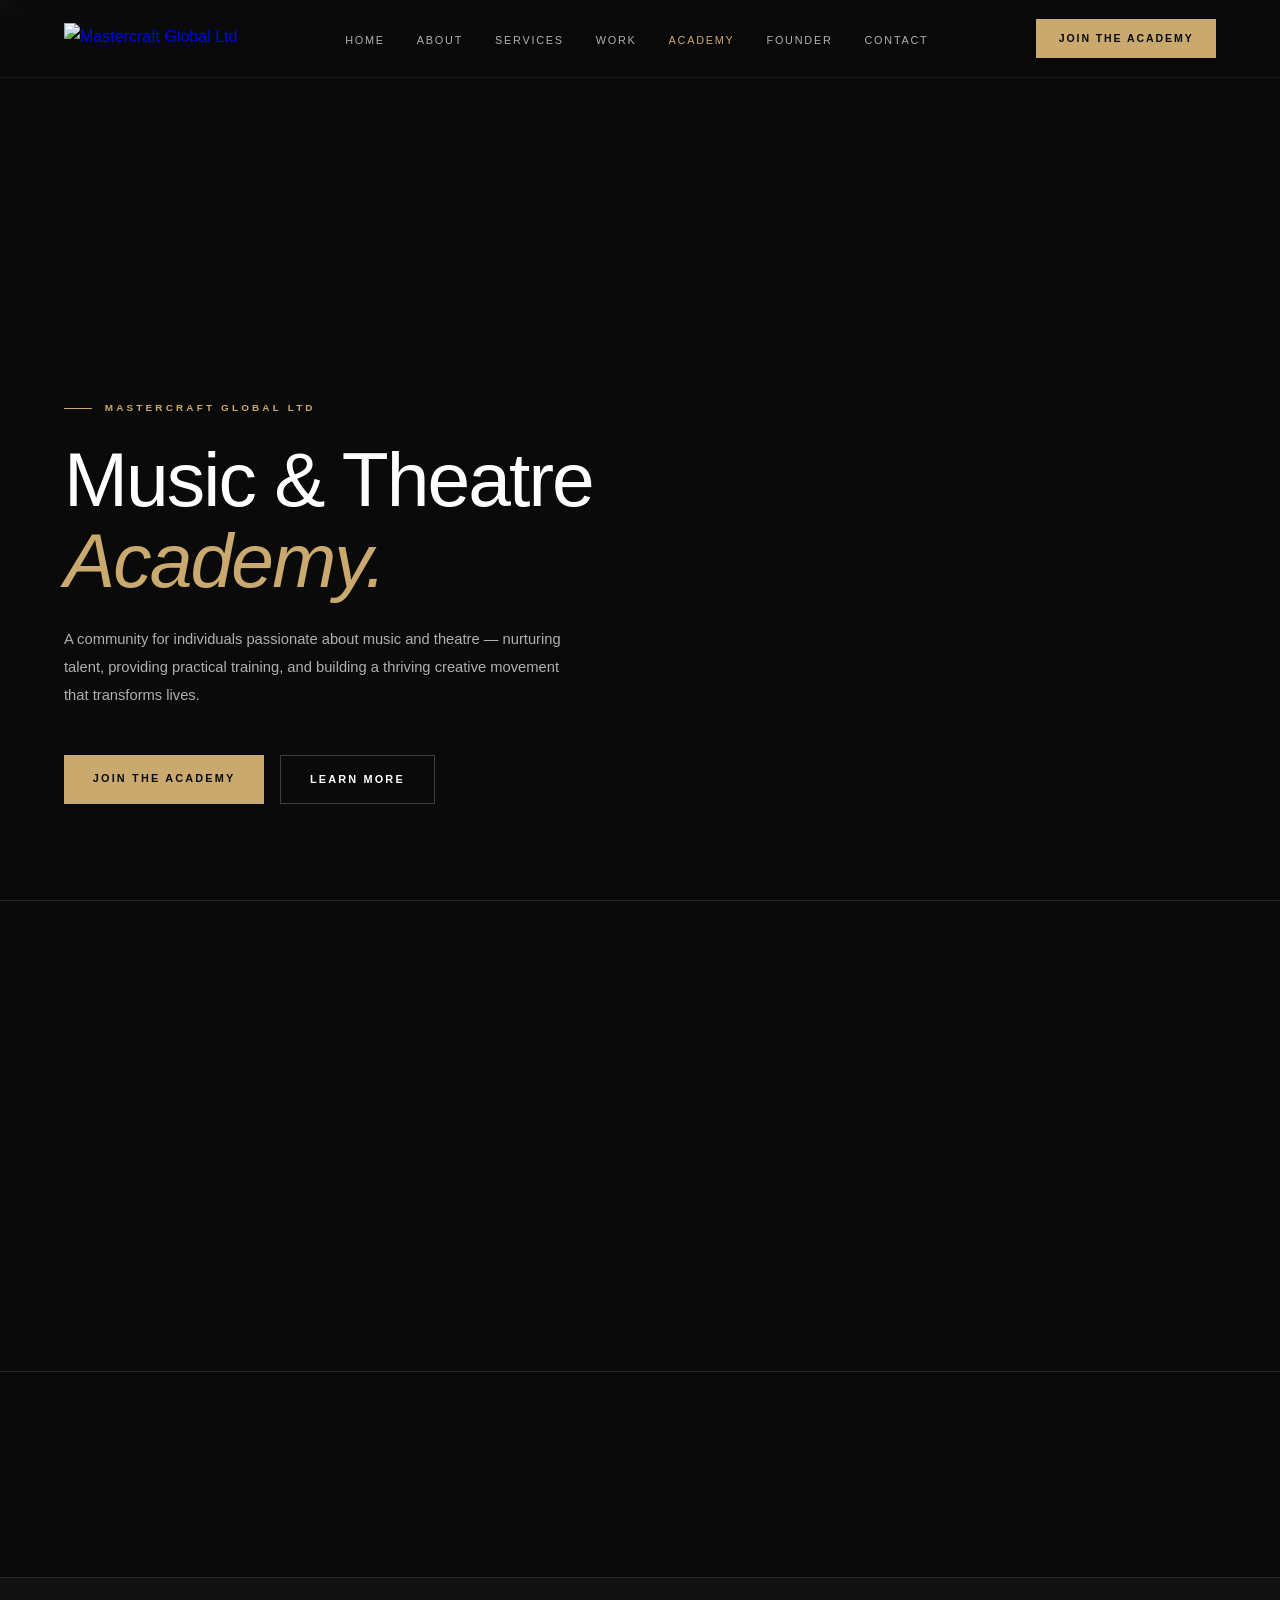
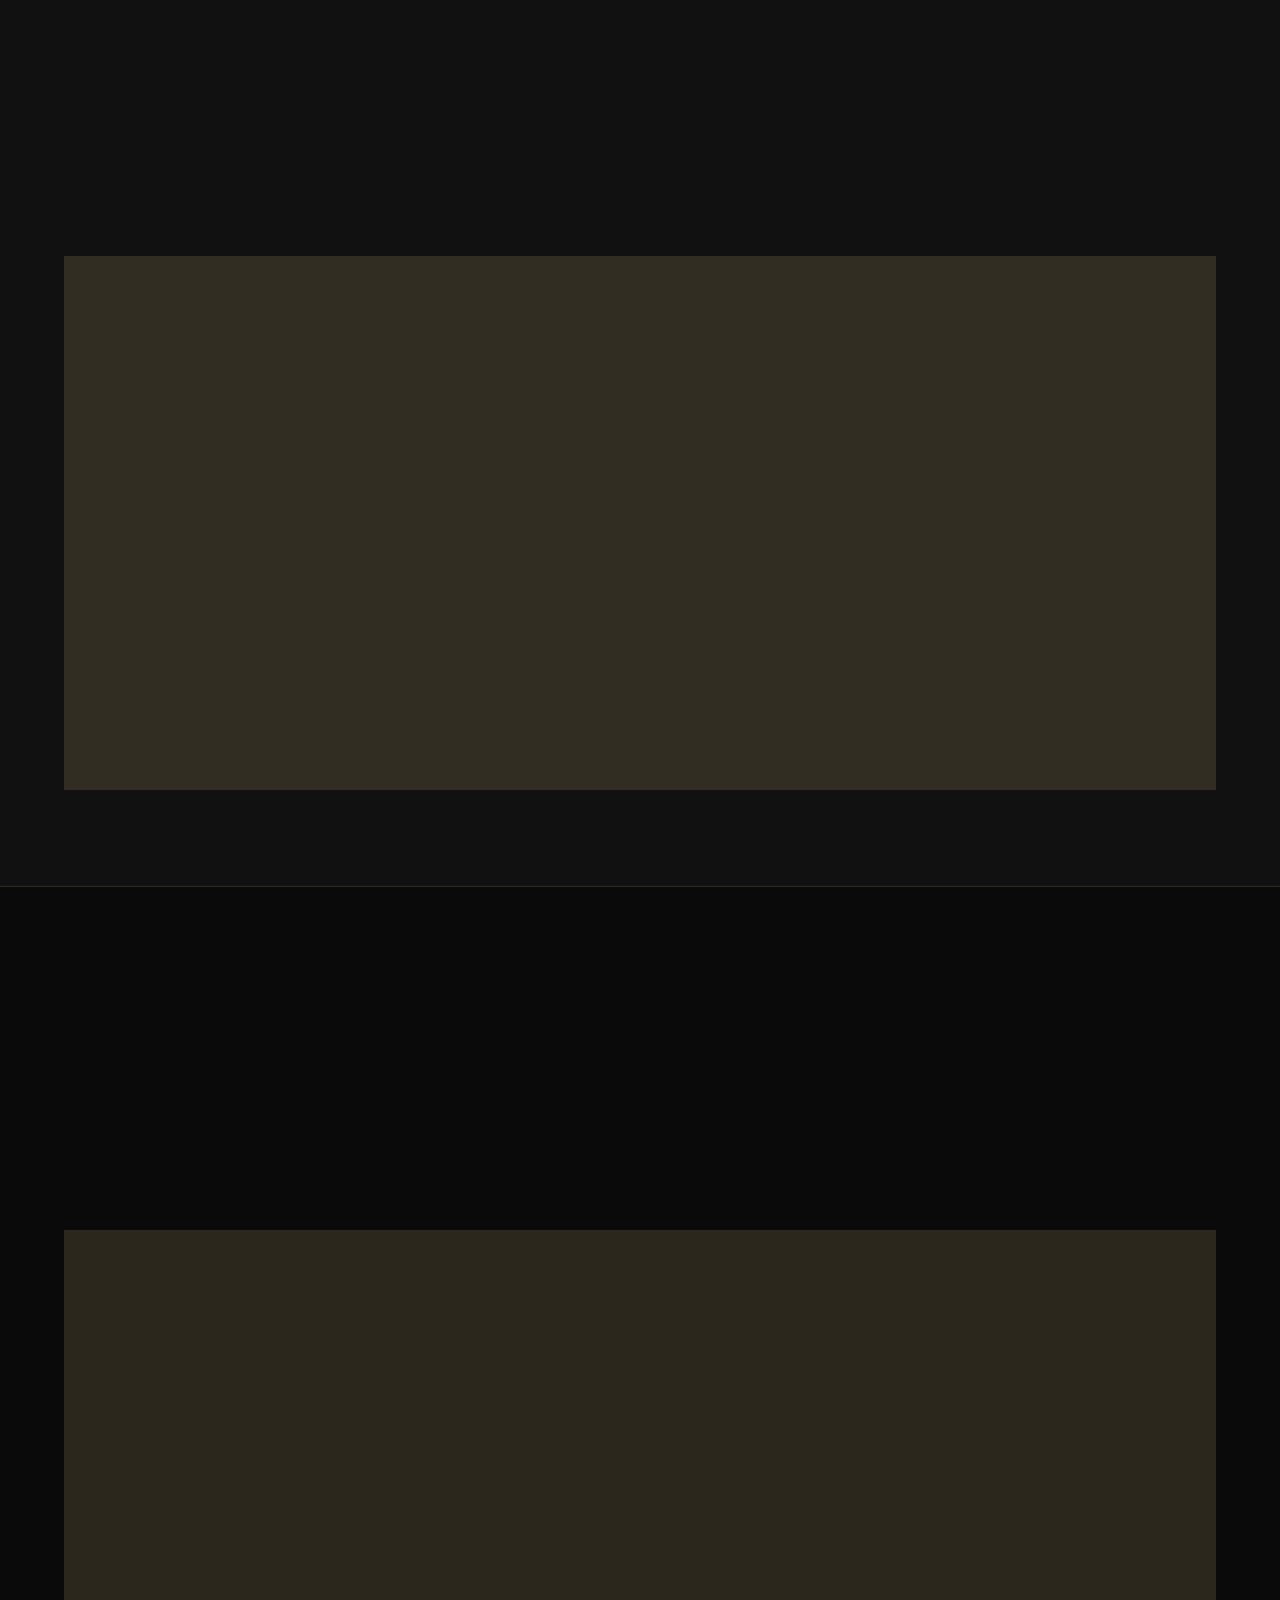
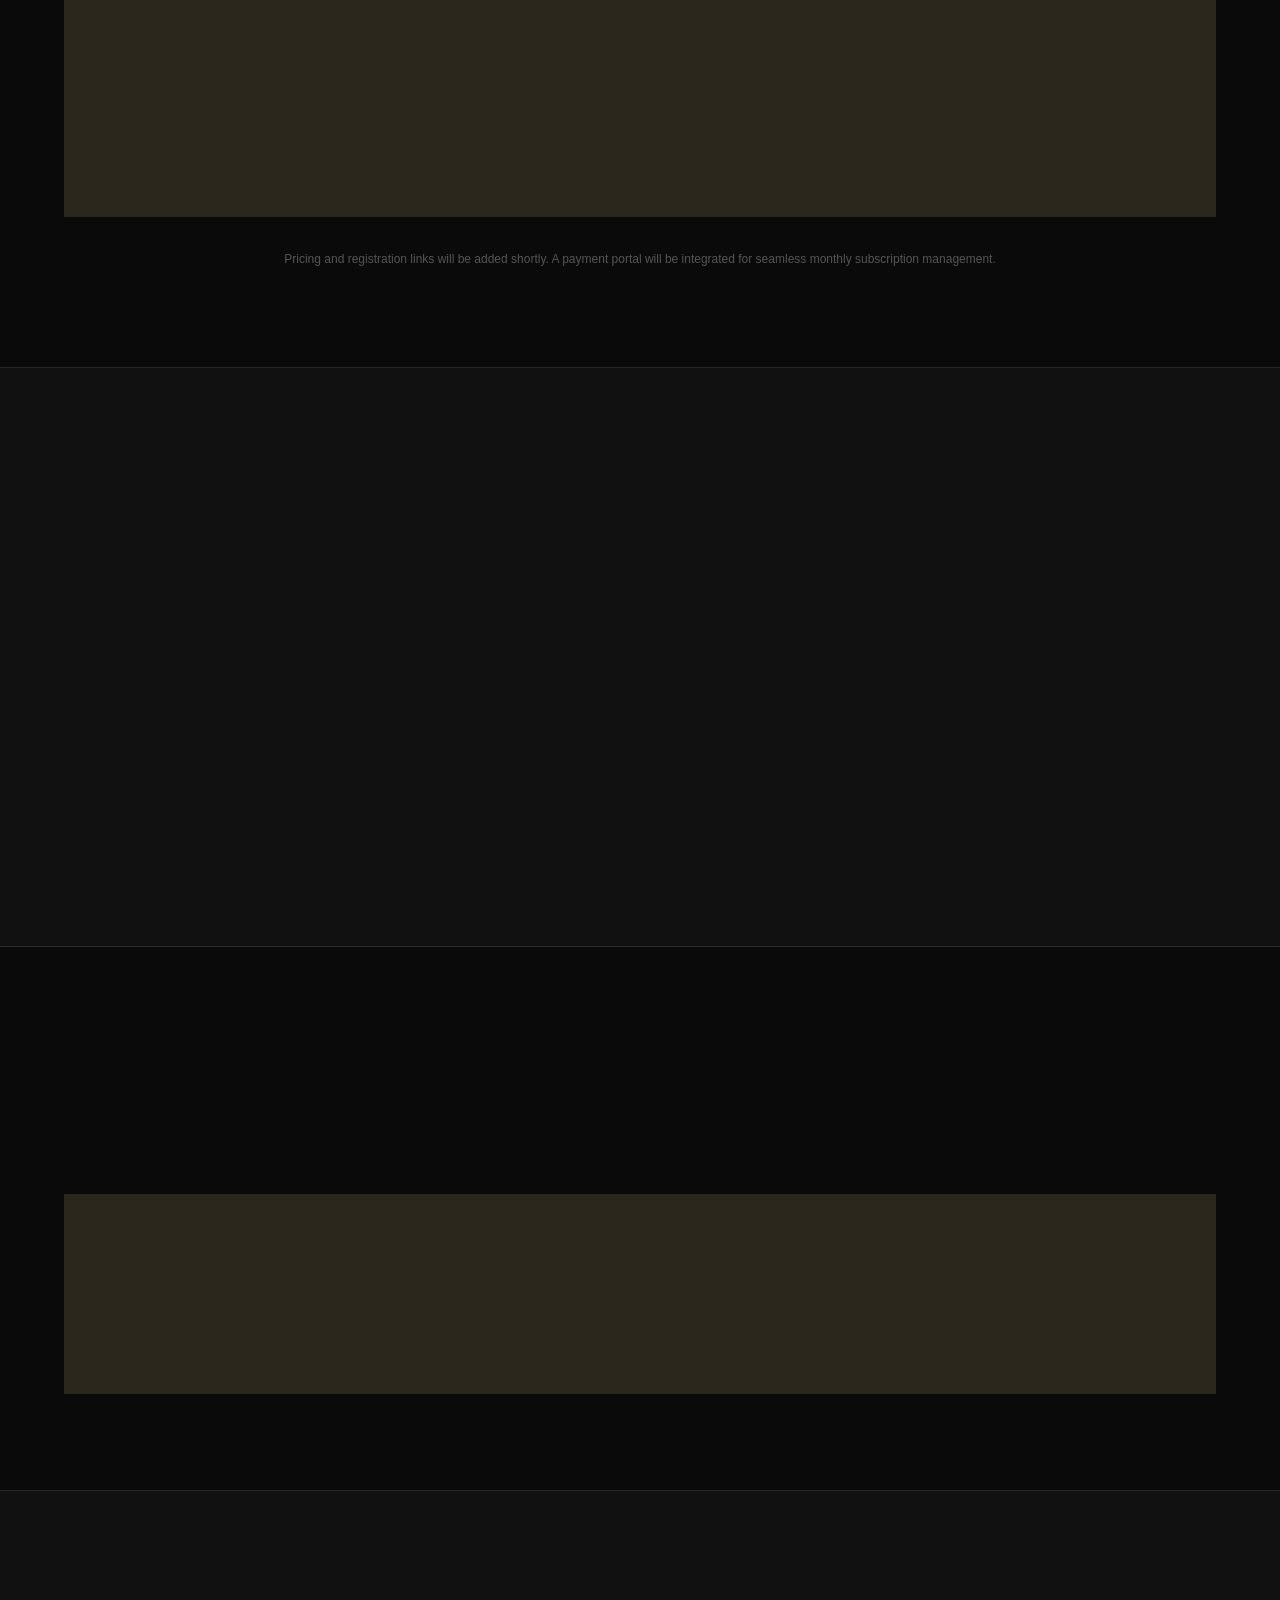
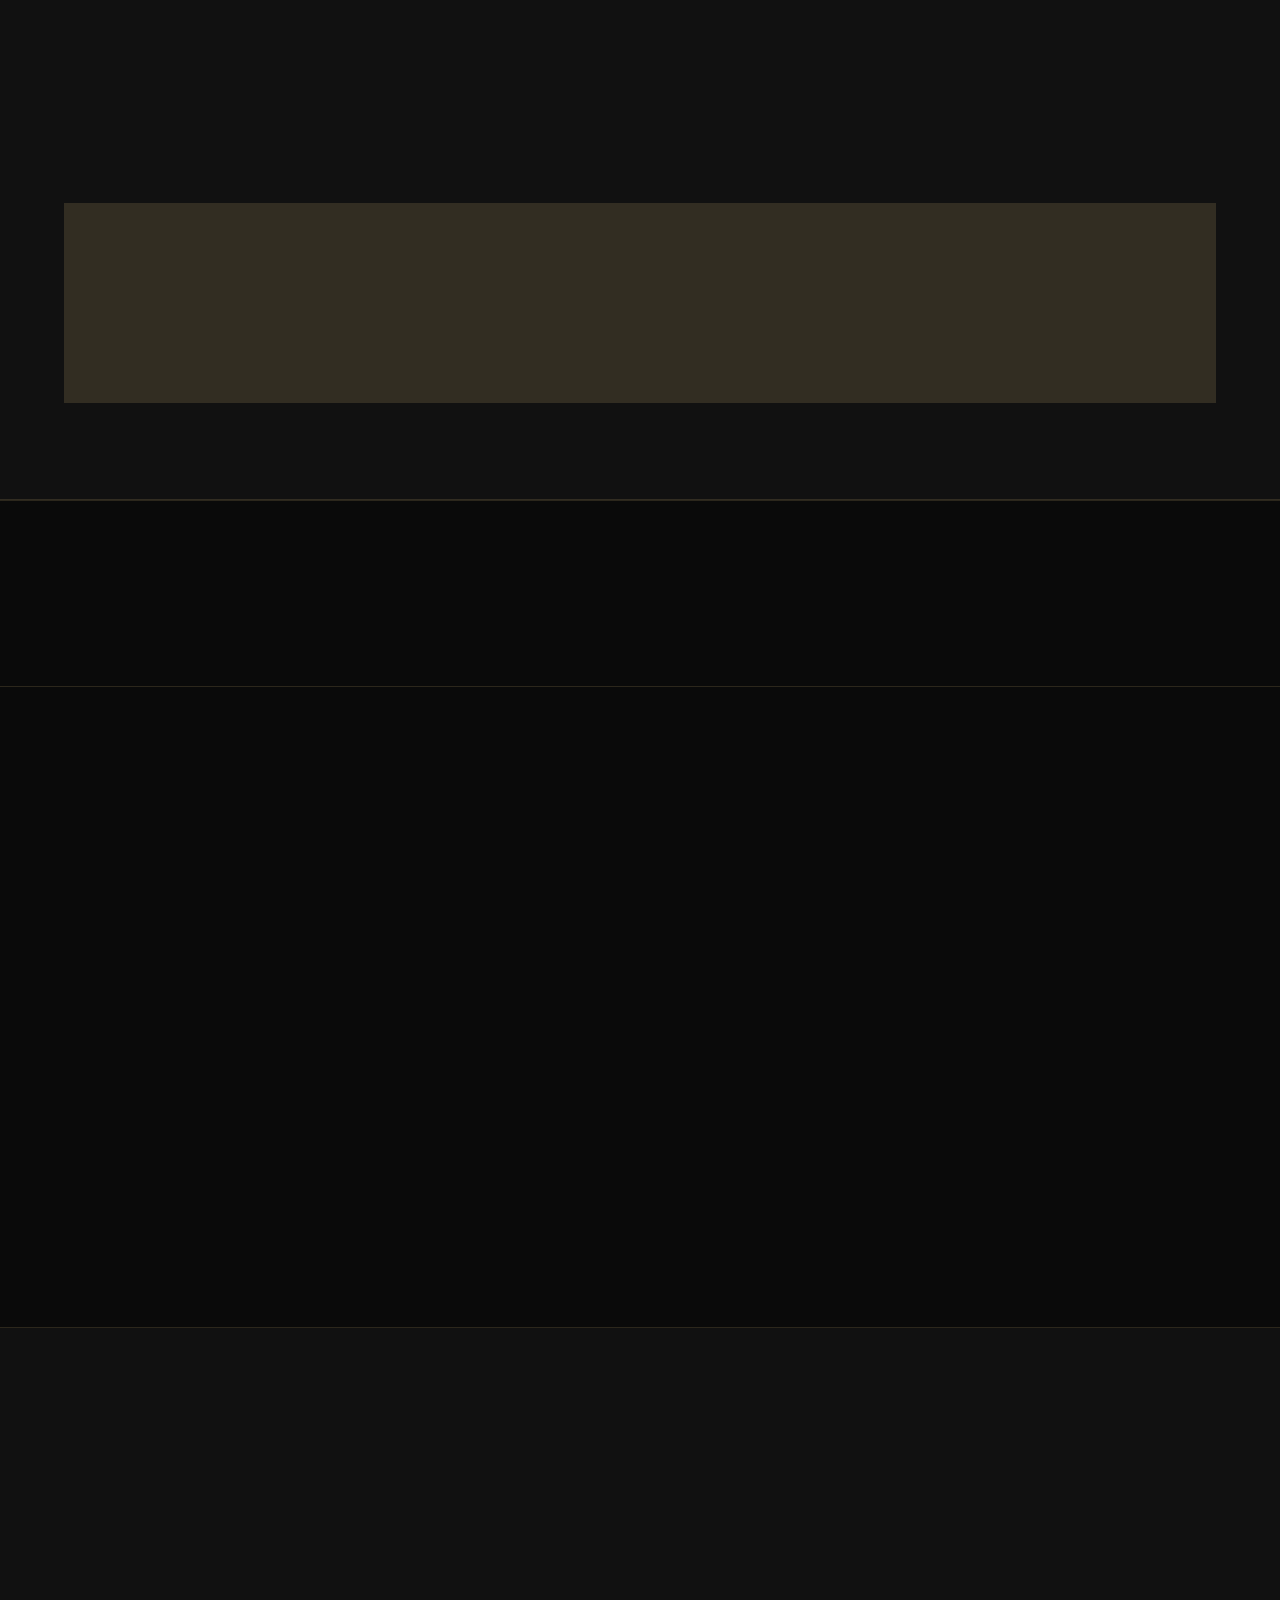
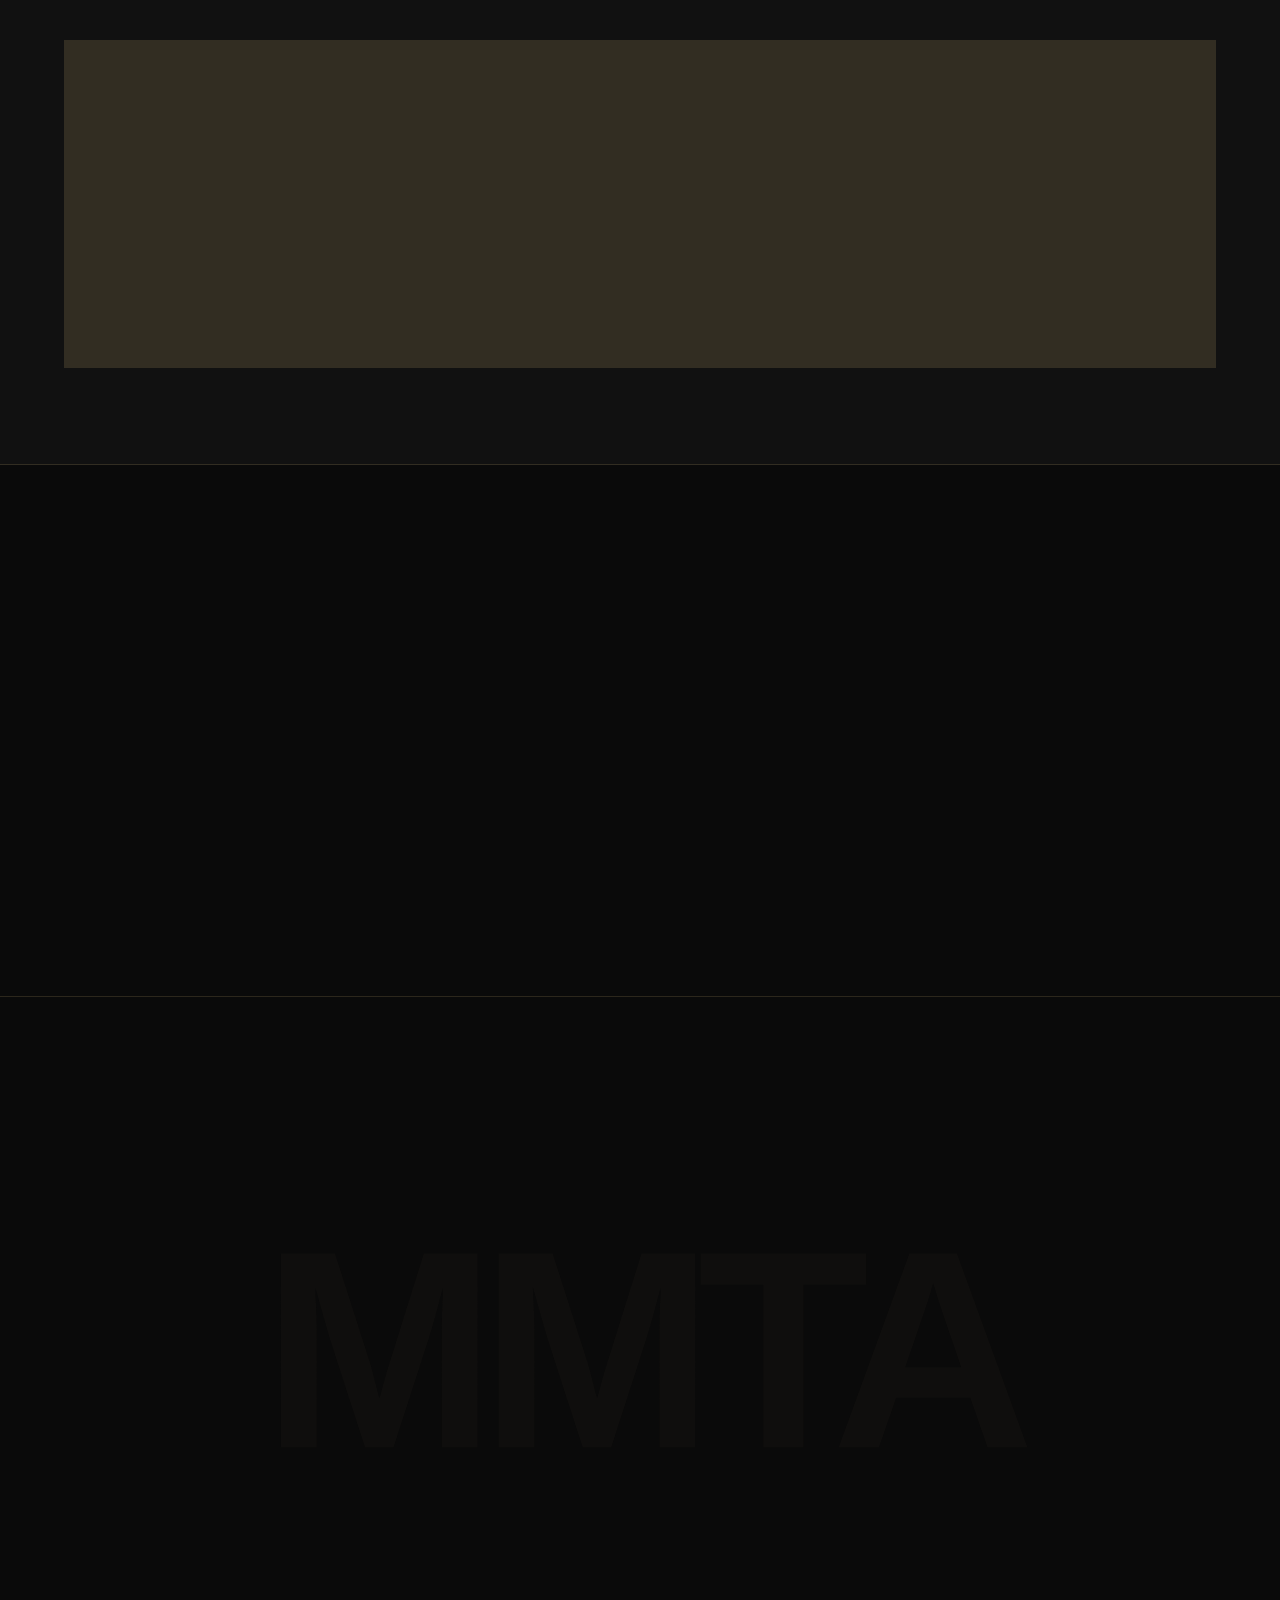
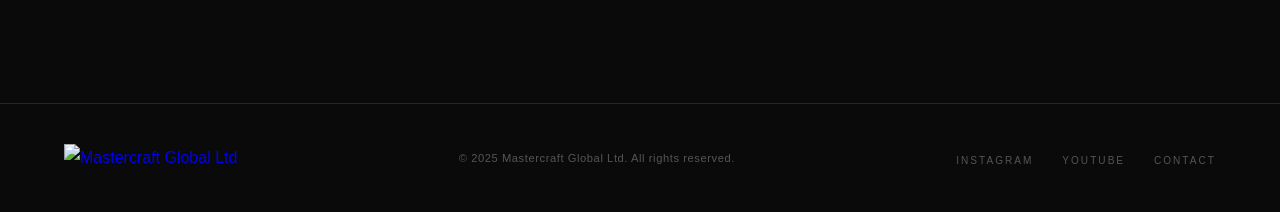
==== commit 23426a20: "Change stylesheet link to relative path Updated the stylesheet link to use a relative path." ====
--- a/academy/index.html
+++ b/academy/index.html
@@ -8,7 +8,7 @@
 <link rel="preconnect" href="https://fonts.googleapis.com">
 <link rel="preconnect" href="https://fonts.gstatic.com" crossorigin>
 <link href="https://fonts.googleapis.com/css2?family=DM+Sans:ital,wght@0,300;0,400;0,500;0,600;0,700;1,400;1,500&family=Manrope:wght@300;400;500;600;700&display=swap" rel="stylesheet">
-<link rel="stylesheet" href="shared.css">
+<link rel="stylesheet" href="/../shared.css">
 <style>
 
 /* ══════════════════════════════════════
--- a/shared.css
+++ b/shared.css
@@ -0,0 +1,53 @@
+*,*::before,*::after{box-sizing:border-box;margin:0;padding:0;}
+:root{
+  --bg:#0A0A0A;--bg2:#111111;--bg3:#181818;
+  --gold:#C9A96E;--gold-light:#E2C99A;
+  --white:#FFFFFF;--grey:#B0B0B0;--grey-dim:#555555;
+  --border:rgba(201,169,110,0.18);
+}
+html{scroll-behavior:smooth;}
+body{background:var(--bg);color:var(--white);font-family:'Manrope',sans-serif;font-weight:400;line-height:1.7;overflow-x:hidden;}
+
+nav{position:fixed;top:0;left:0;right:0;z-index:100;display:flex;align-items:center;justify-content:space-between;padding:1.2rem 5vw;background:rgba(10,10,10,0.93);backdrop-filter:blur(20px);border-bottom:1px solid rgba(201,169,110,0.1);}
+.nav-logo{display:flex;align-items:center;text-decoration:none;}
+.nav-logo img{height:32px;width:auto;display:block;}
+.nav-links{display:flex;gap:2rem;list-style:none;}
+.nav-links a{font-size:0.68rem;font-weight:500;letter-spacing:0.16em;text-transform:uppercase;text-decoration:none;color:var(--grey);transition:color 0.25s;}
+.nav-links a:hover,.nav-links a.active{color:var(--gold);}
+.nav-cta{font-size:0.66rem;font-weight:700;letter-spacing:0.18em;text-transform:uppercase;text-decoration:none;color:var(--bg);background:var(--gold);padding:0.65rem 1.4rem;transition:background 0.2s;white-space:nowrap;}
+.nav-cta:hover{background:var(--gold-light);}
+.nav-hamburger{display:none;flex-direction:column;gap:5px;cursor:pointer;}
+.nav-hamburger span{width:22px;height:1.5px;background:var(--white);display:block;}
+
+.btn-primary{font-family:'Manrope',sans-serif;font-size:0.68rem;font-weight:700;letter-spacing:0.2em;text-transform:uppercase;text-decoration:none;color:var(--bg);background:var(--gold);padding:0.9rem 1.8rem;display:inline-block;transition:background 0.2s,transform 0.2s;border:none;cursor:pointer;}
+.btn-primary:hover{background:var(--gold-light);transform:translateY(-1px);}
+.btn-ghost{font-family:'Manrope',sans-serif;font-size:0.68rem;font-weight:600;letter-spacing:0.2em;text-transform:uppercase;text-decoration:none;color:var(--white);border:1px solid rgba(255,255,255,0.22);padding:0.9rem 1.8rem;display:inline-block;transition:border-color 0.2s,color 0.2s;}
+.btn-ghost:hover{border-color:var(--gold);color:var(--gold);}
+
+.section-label{font-size:0.62rem;font-weight:600;letter-spacing:0.3em;text-transform:uppercase;color:var(--gold);display:block;}
+
+.page-hero{padding:11rem 5vw 5rem;border-bottom:1px solid var(--border);}
+.page-hero .section-label{margin-bottom:1.2rem;animation:fadeUp 0.8s ease 0.1s both;}
+.page-hero h1{font-family:'DM Sans',sans-serif;font-weight:300;font-size:clamp(2.5rem,5vw,5rem);line-height:1.06;letter-spacing:-0.025em;animation:fadeUp 0.9s ease 0.25s both;}
+.page-hero h1 em{font-style:italic;color:var(--gold);}
+.page-hero p{font-size:0.9rem;color:var(--grey);max-width:560px;line-height:1.9;margin-top:1.4rem;animation:fadeUp 0.9s ease 0.4s both;}
+
+footer{padding:2.5rem 5vw;border-top:1px solid var(--border);display:flex;align-items:center;justify-content:space-between;flex-wrap:wrap;gap:1.5rem;}
+.footer-logo{display:flex;align-items:center;text-decoration:none;}
+.footer-logo img{height:28px;width:auto;}
+.footer-copy{font-size:0.7rem;color:var(--grey-dim);letter-spacing:0.05em;}
+.footer-links{display:flex;gap:1.8rem;list-style:none;}
+.footer-links a{font-size:0.63rem;letter-spacing:0.2em;text-transform:uppercase;color:var(--grey-dim);text-decoration:none;transition:color 0.2s;}
+.footer-links a:hover{color:var(--gold);}
+
+@keyframes fadeUp{from{opacity:0;transform:translateY(22px);}to{opacity:1;transform:translateY(0);}}
+@keyframes pulse{0%,100%{opacity:1;transform:scaleY(1);}50%{opacity:0.3;transform:scaleY(0.55);}}
+.reveal{opacity:0;transform:translateY(28px);transition:opacity 0.7s ease,transform 0.7s ease;}
+.reveal.visible{opacity:1;transform:none;}
+
+@media(max-width:960px){
+  .nav-links,.nav-cta{display:none;}
+  .nav-hamburger{display:flex;}
+  footer{flex-direction:column;text-align:center;}
+}
+@media(max-width:540px){footer{flex-direction:column;text-align:center;}}
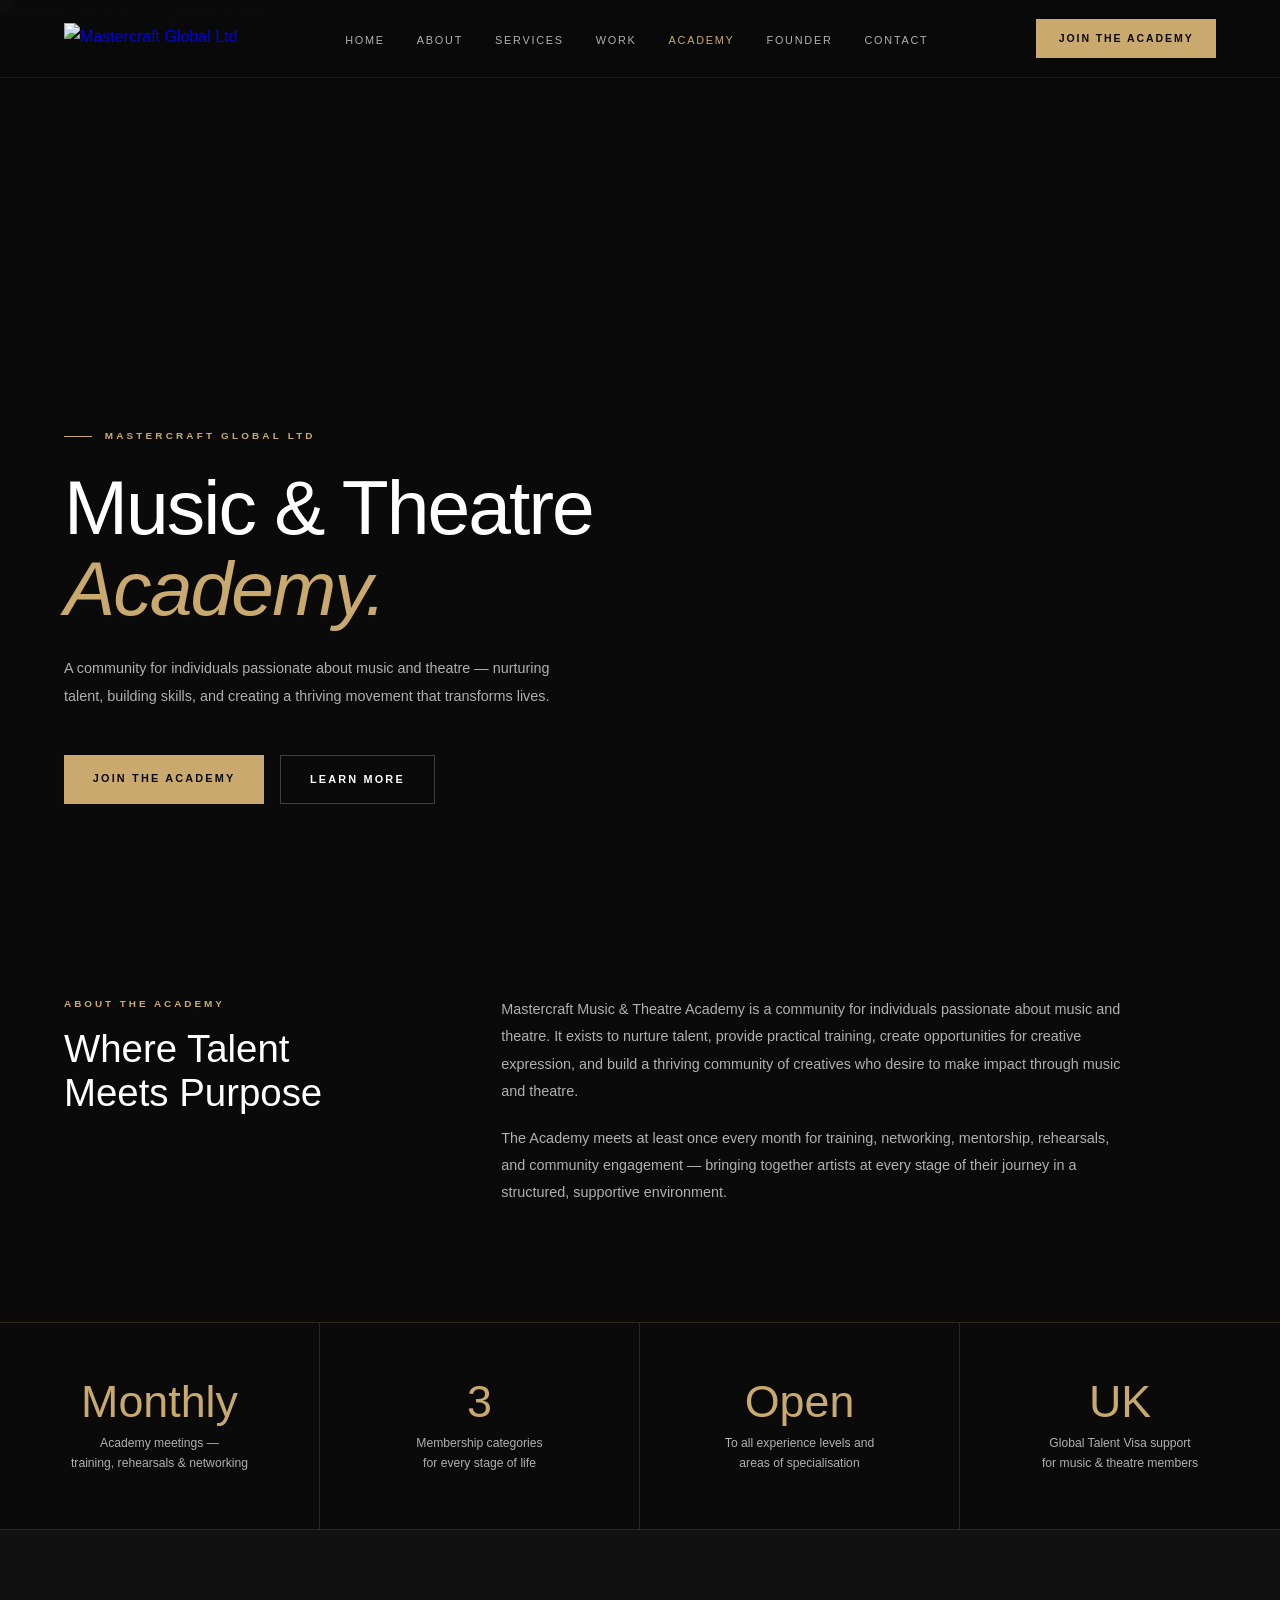
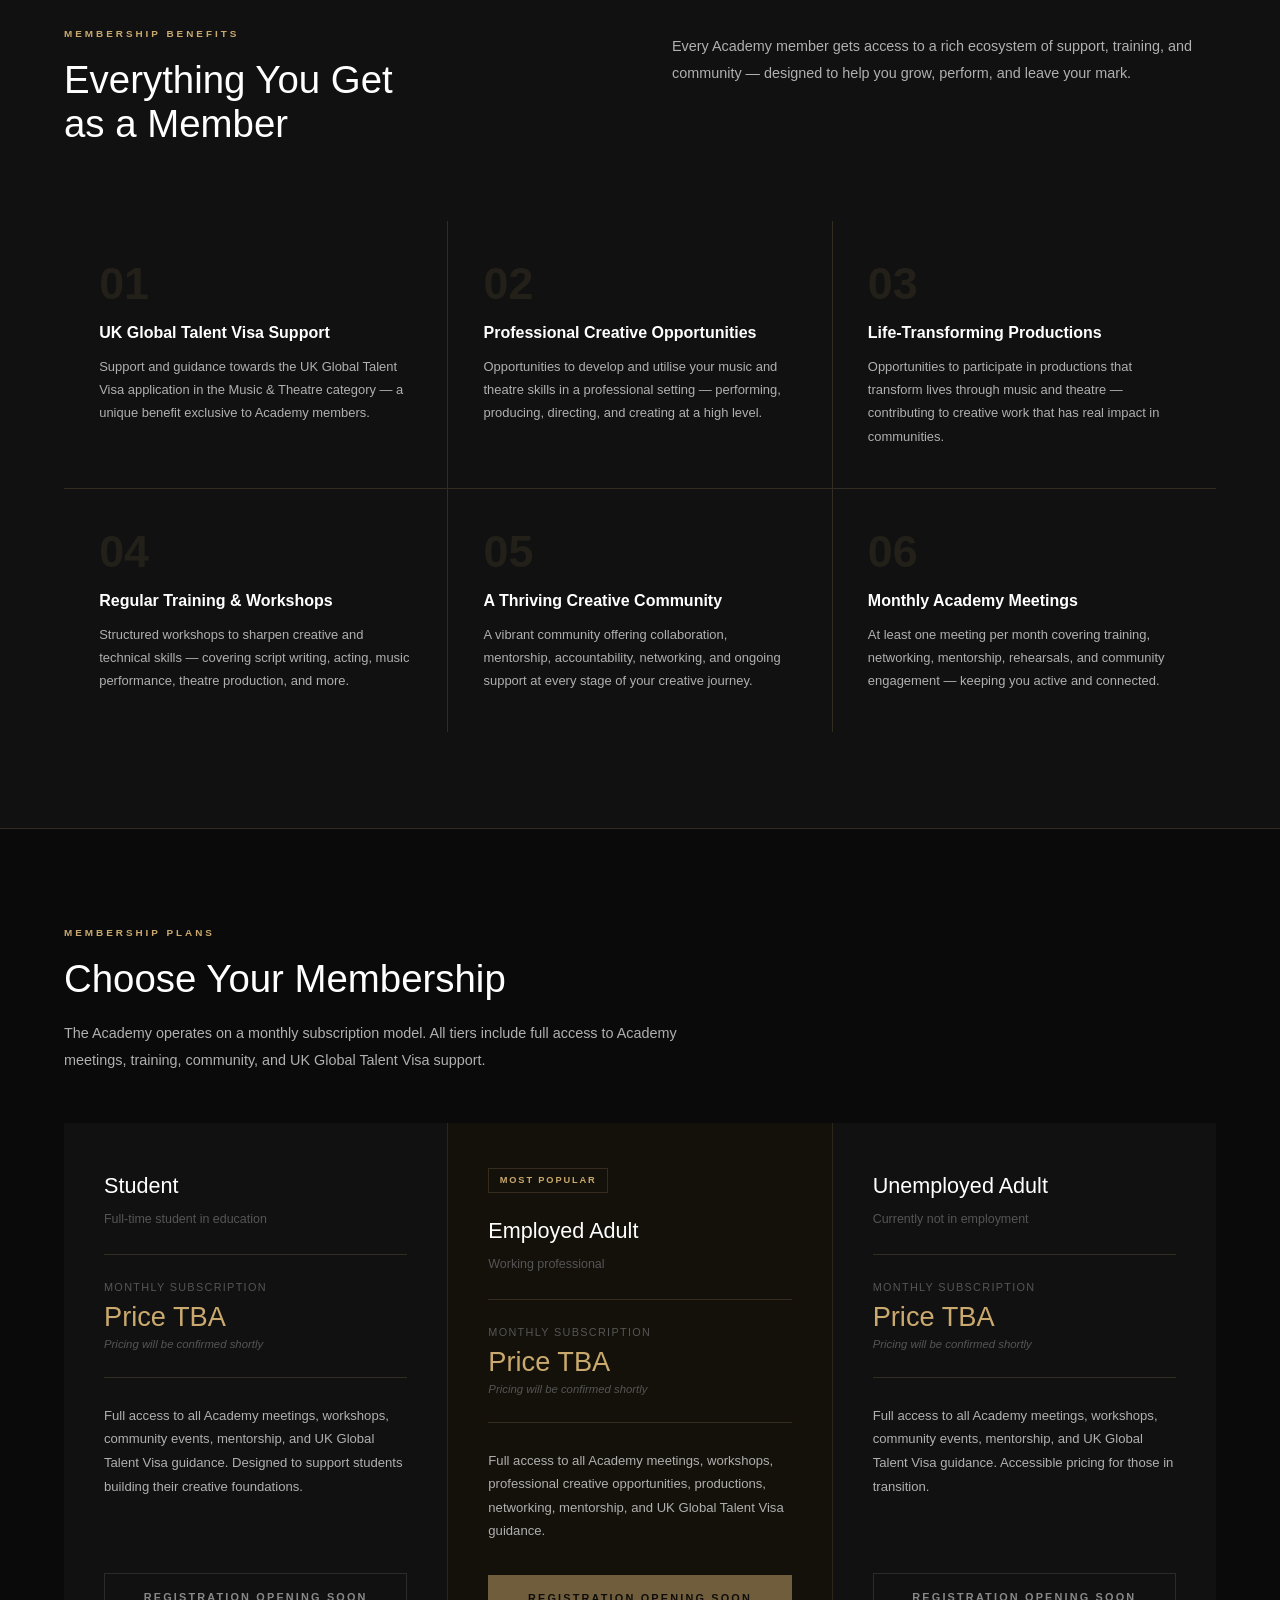
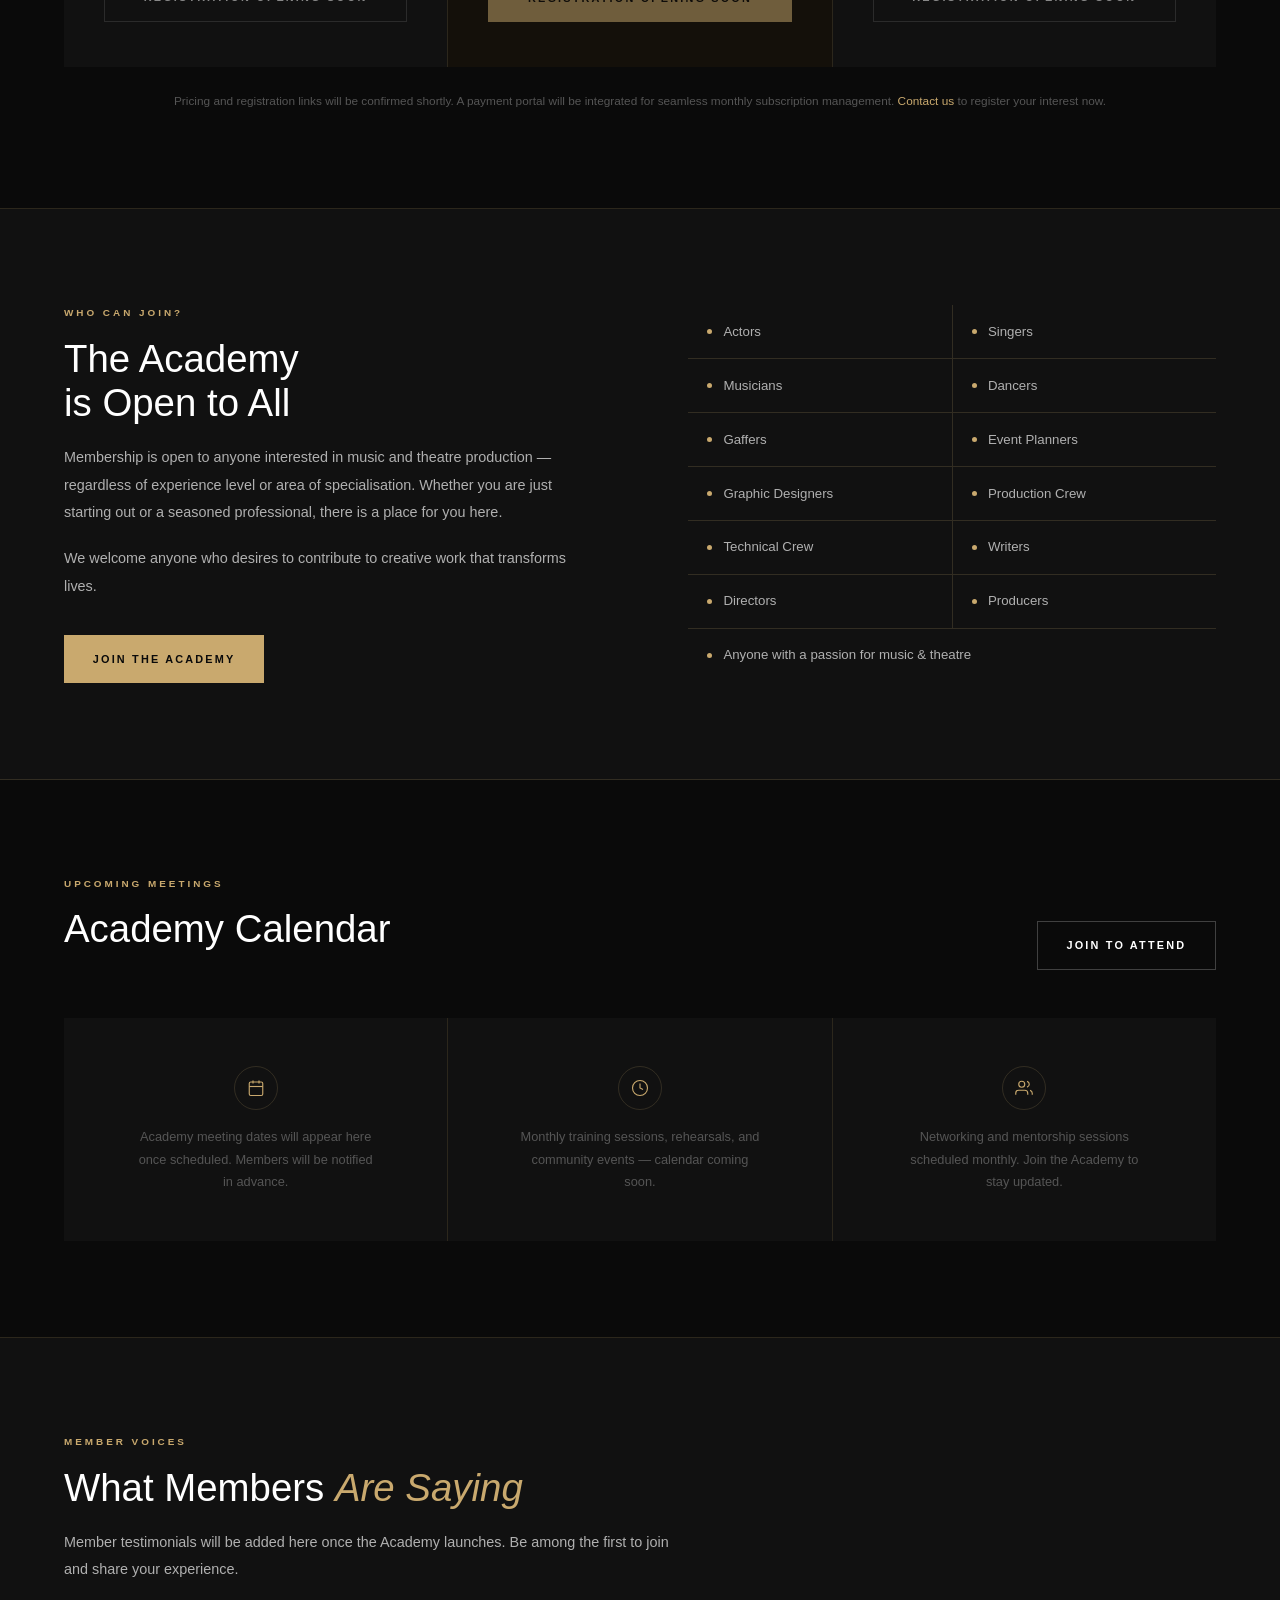
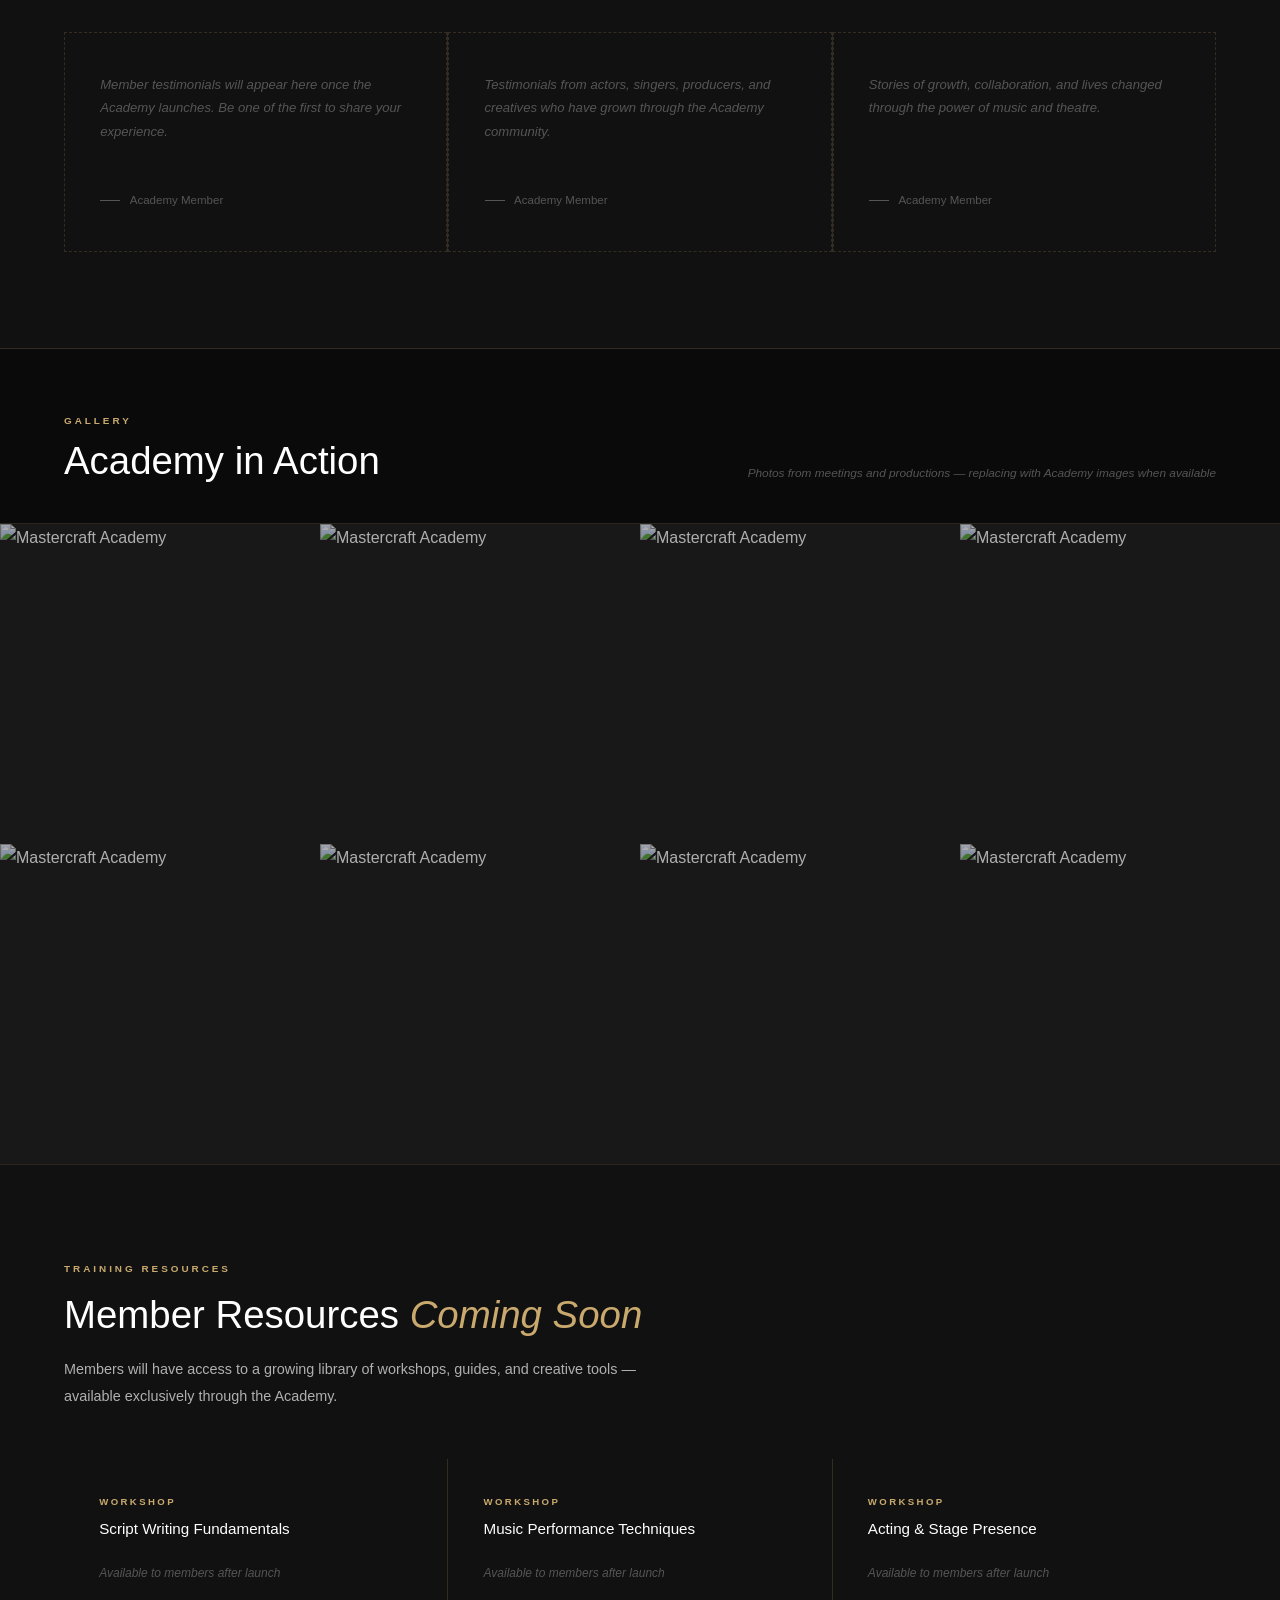
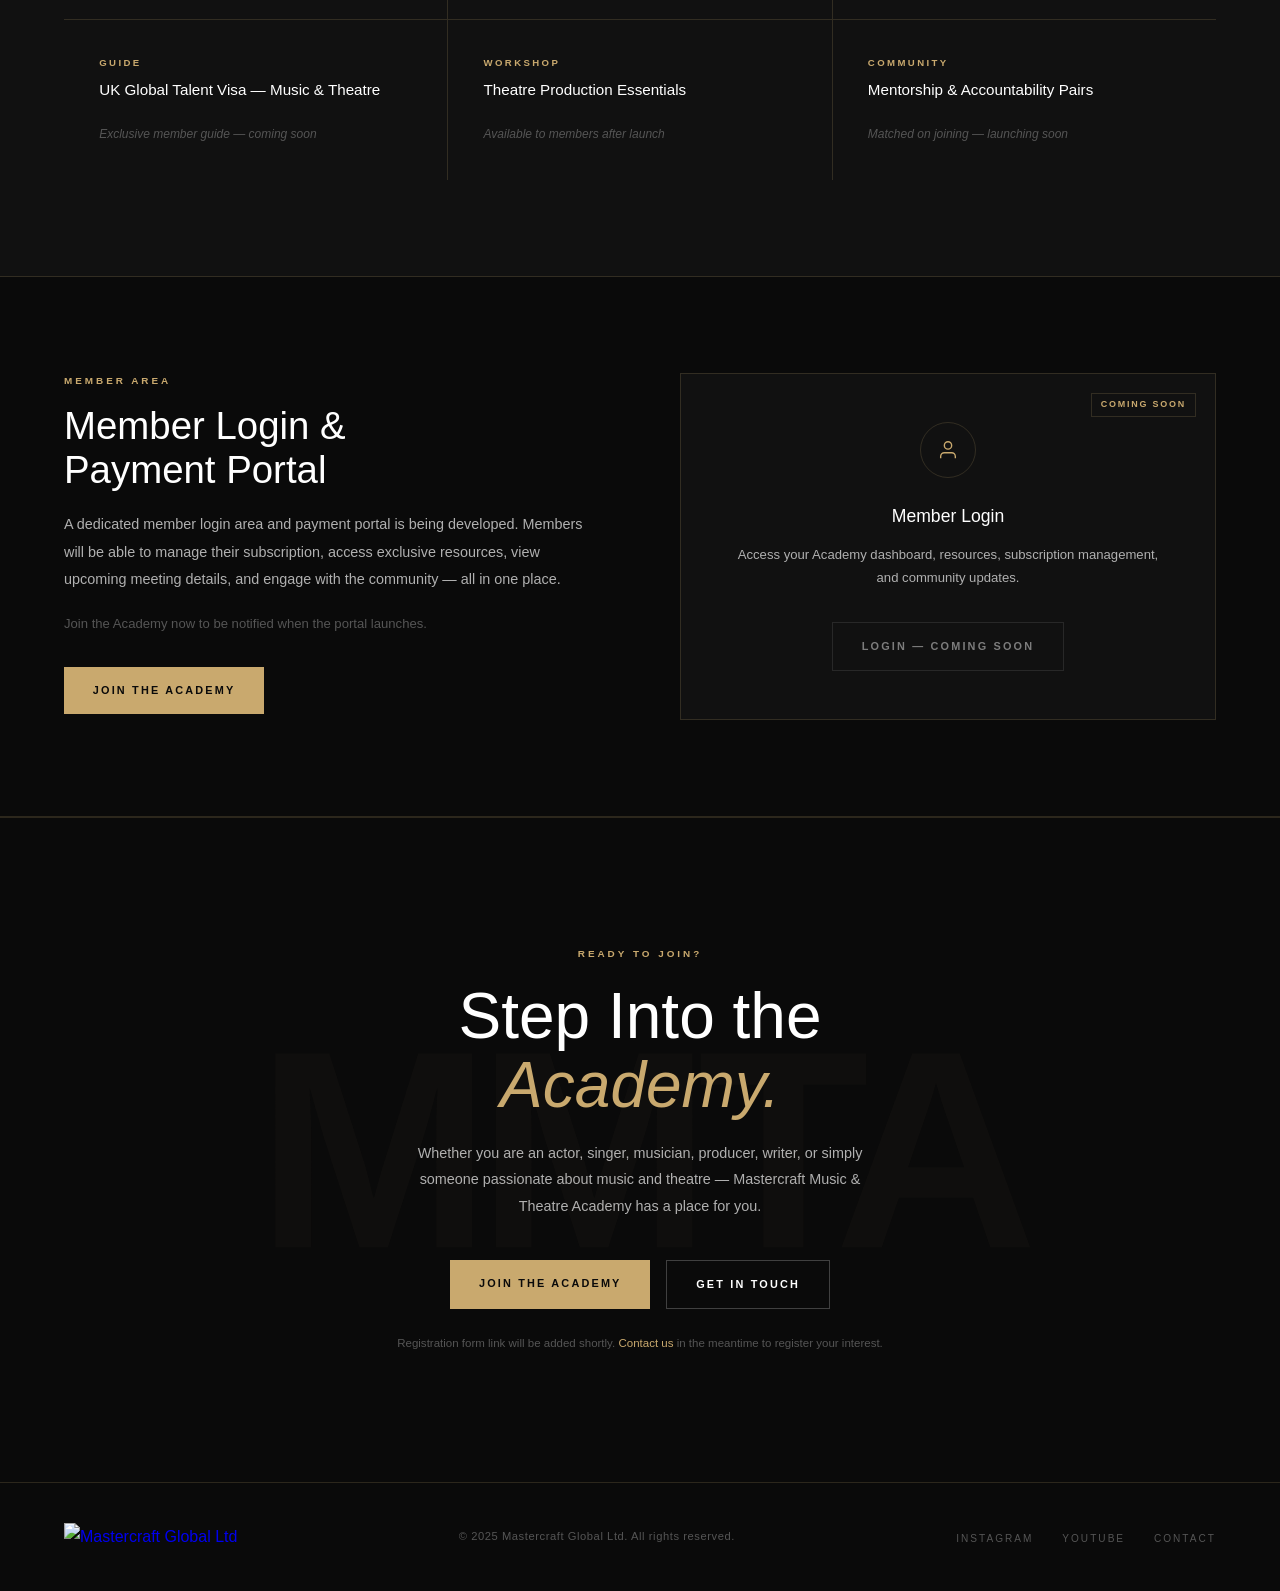
==== commit d05eb07f: "Update index.html" ====
--- a/academy/index.html
+++ b/academy/index.html
@@ -8,45 +8,56 @@
 <link rel="preconnect" href="https://fonts.googleapis.com">
 <link rel="preconnect" href="https://fonts.gstatic.com" crossorigin>
 <link href="https://fonts.googleapis.com/css2?family=DM+Sans:ital,wght@0,300;0,400;0,500;0,600;0,700;1,400;1,500&family=Manrope:wght@300;400;500;600;700&display=swap" rel="stylesheet">
-<link rel="stylesheet" href="/../shared.css">
+<link rel="stylesheet" href="../shared.css">
 <style>
 
-/* ══════════════════════════════════════
-   HERO — full-bleed with photo backdrop
-════════════════════════════════════════ */
-.academy-hero {
+/* ─── RESET reveal to always visible — page has too many sections ─── */
+.reveal {
+  opacity: 1 !important;
+  transform: none !important;
+}
+
+/* ─── GLOBAL PAGE TOKENS ─── */
+:root {
+  --pad: 6rem 5vw;
+  --pad-sm: 4rem 5vw;
+}
+
+/* ════════════════════════════
+   HERO
+════════════════════════════ */
+.ac-hero {
   min-height: 100vh;
   display: flex;
   flex-direction: column;
   justify-content: flex-end;
   position: relative;
+  padding: 0 5vw 6rem;
   overflow: hidden;
-  padding: 0 5vw 6rem;
-}
-.academy-hero-bg {
+}
+.ac-hero-bg {
   position: absolute;
   inset: 0;
-  z-index: 0;
-}
-.academy-hero-bg img {
+}
+.ac-hero-bg img {
   width: 100%; height: 100%;
   object-fit: cover;
-  object-position: center 30%;
+  object-position: center 25%;
   display: block;
-  filter: brightness(0.38) grayscale(10%);
-}
-.academy-hero-bg::after {
+  filter: brightness(0.35) grayscale(10%);
+}
+.ac-hero-bg::after {
   content: '';
   position: absolute;
   inset: 0;
-  background: linear-gradient(to top, var(--bg) 0%, rgba(10,10,10,0.5) 45%, transparent 100%);
-}
-.academy-hero-content {
+  background: linear-gradient(to top, #0A0A0A 0%, rgba(10,10,10,0.55) 50%, transparent 100%);
+}
+.ac-hero-content {
   position: relative;
   z-index: 2;
-  max-width: 760px;
-}
-.academy-hero-eyebrow {
+  max-width: 720px;
+}
+.ac-eyebrow {
   font-size: 0.62rem;
   font-weight: 600;
   letter-spacing: 0.32em;
@@ -58,140 +69,133 @@
   gap: 0.8rem;
   animation: fadeUp 0.8s ease 0.1s both;
 }
-.academy-hero-eyebrow::before {
+.ac-eyebrow::before {
   content: '';
+  width: 28px; height: 1px;
+  background: var(--gold);
   display: block;
-  width: 28px;
-  height: 1px;
-  background: var(--gold);
-}
-.academy-hero h1 {
+  flex-shrink: 0;
+}
+.ac-hero h1 {
   font-family: 'DM Sans', sans-serif;
   font-weight: 300;
   font-size: clamp(2.8rem, 6vw, 5.5rem);
-  line-height: 1.05;
+  line-height: 1.06;
   letter-spacing: -0.025em;
   margin-bottom: 1.6rem;
   animation: fadeUp 0.9s ease 0.25s both;
 }
-.academy-hero h1 em {
-  font-style: italic;
-  color: var(--gold);
-}
-.academy-hero-sub {
-  font-size: 0.92rem;
+.ac-hero h1 em { font-style: italic; color: var(--gold); font-weight: 300; }
+.ac-hero-sub {
+  font-size: 0.9rem;
   color: var(--grey);
   line-height: 1.9;
-  max-width: 520px;
+  max-width: 500px;
   margin-bottom: 2.8rem;
   font-weight: 300;
   animation: fadeUp 0.9s ease 0.4s both;
 }
-.academy-hero-btns {
+.ac-hero-btns {
   display: flex;
   gap: 1rem;
   flex-wrap: wrap;
   animation: fadeUp 0.9s ease 0.55s both;
 }
 
-/* ══════════════════════════════════════
-   ABOUT STRIP
-════════════════════════════════════════ */
-.about-strip {
-  padding: 6rem 5vw;
-  display: grid;
-  grid-template-columns: 200px 1fr;
-  gap: 5rem;
-  align-items: start;
-  border-top: 1px solid var(--border);
-  border-bottom: 1px solid var(--border);
-}
-.about-strip-body h2 {
-  font-family: 'DM Sans', sans-serif;
-  font-weight: 400;
-  font-size: clamp(1.8rem, 2.8vw, 2.6rem);
-  line-height: 1.2;
-  margin-bottom: 1.2rem;
-}
-.about-strip-body p {
-  font-size: 0.9rem;
-  color: var(--grey);
-  line-height: 1.95;
-  max-width: 640px;
-  margin-bottom: 1.2rem;
-}
-.about-strip-body p:last-child { margin-bottom: 0; }
-
-/* ══════════════════════════════════════
-   STATS ROW
-════════════════════════════════════════ */
-.stats-row {
-  display: grid;
-  grid-template-columns: repeat(4, 1fr);
-  border-bottom: 1px solid var(--border);
-}
-.stat-item {
-  padding: 3.5rem 2rem;
-  text-align: center;
-  border-right: 1px solid var(--border);
-}
-.stat-item:last-child { border-right: none; }
-.stat-num {
-  font-family: 'DM Sans', sans-serif;
-  font-size: clamp(2.2rem, 3.5vw, 3.5rem);
-  font-weight: 300;
+/* ════════════════════════════
+   SECTION SHARED STYLES
+════════════════════════════ */
+.ac-section { padding: var(--pad); border-bottom: 1px solid var(--border); }
+.ac-section.dark { background: var(--bg2); }
+
+.ac-section-label {
+  font-size: 0.62rem;
+  font-weight: 700;
+  letter-spacing: 0.3em;
+  text-transform: uppercase;
   color: var(--gold);
-  line-height: 1;
-  margin-bottom: 0.5rem;
   display: block;
-}
-.stat-label {
-  font-size: 0.78rem;
-  color: var(--grey);
-  line-height: 1.6;
-}
-
-/* ══════════════════════════════════════
-   BENEFITS
-════════════════════════════════════════ */
-.benefits {
-  padding: 6rem 5vw;
-  background: var(--bg2);
-  border-bottom: 1px solid var(--border);
-}
-.benefits-header {
-  display: grid;
-  grid-template-columns: 1fr 1fr;
-  gap: 5rem;
-  align-items: start;
-  margin-bottom: 4rem;
-}
-.benefits-header h2 {
+  margin-bottom: 0.9rem;
+}
+.ac-section-h2 {
   font-family: 'DM Sans', sans-serif;
   font-weight: 400;
   font-size: clamp(1.8rem, 3vw, 2.8rem);
   line-height: 1.15;
-  margin-top: 0.8rem;
-}
-.benefits-header p {
-  font-size: 0.88rem;
+  margin-bottom: 1.2rem;
+}
+.ac-section-h2 em { font-style: italic; color: var(--gold); }
+.ac-section-p {
+  font-size: 0.9rem;
   color: var(--grey);
   line-height: 1.9;
-  padding-top: 0.5rem;
-}
-.benefits-grid {
+  max-width: 620px;
+  margin-bottom: 1.2rem;
+}
+
+/* ════════════════════════════
+   ABOUT
+════════════════════════════ */
+.ac-about-inner {
+  display: grid;
+  grid-template-columns: 1fr 2fr;
+  gap: 5rem;
+  align-items: start;
+}
+
+/* ════════════════════════════
+   STATS
+════════════════════════════ */
+.ac-stats {
+  display: grid;
+  grid-template-columns: repeat(4, 1fr);
+  border-bottom: 1px solid var(--border);
+}
+.ac-stat {
+  padding: 3.5rem 2rem;
+  text-align: center;
+  border-right: 1px solid var(--border);
+}
+.ac-stat:last-child { border-right: none; }
+.ac-stat-num {
+  font-family: 'DM Sans', sans-serif;
+  font-size: clamp(2rem, 3.5vw, 3.2rem);
+  font-weight: 300;
+  color: var(--gold);
+  line-height: 1;
+  margin-bottom: 0.6rem;
+  display: block;
+}
+.ac-stat-label {
+  font-size: 0.76rem;
+  color: var(--grey);
+  line-height: 1.65;
+}
+
+/* ════════════════════════════
+   BENEFITS
+════════════════════════════ */
+.ac-benefits-top {
+  display: grid;
+  grid-template-columns: 1fr 1fr;
+  gap: 4rem;
+  align-items: start;
+  margin-bottom: 3.5rem;
+}
+.ac-benefits-top .ac-section-p { margin-bottom: 0; }
+.ac-grid-3 {
   display: grid;
   grid-template-columns: repeat(3, 1fr);
   gap: 1px;
   background: var(--border);
 }
-.benefit-card {
+.ac-benefit-card {
   background: var(--bg2);
   padding: 2.5rem 2.2rem;
+  position: relative;
   transition: background 0.25s;
-  position: relative;
-}
-.benefit-card::after {
+}
+.ac-benefit-card::after {
   content: '';
   position: absolute;
   bottom: 0; left: 0;
@@ -199,9 +203,9 @@
   background: var(--gold);
   transition: width 0.4s;
 }
-.benefit-card:hover { background: #161616; }
-.benefit-card:hover::after { width: 100%; }
-.benefit-num {
+.ac-benefit-card:hover { background: #161616; }
+.ac-benefit-card:hover::after { width: 100%; }
+.ac-benefit-num {
   font-family: 'DM Sans', sans-serif;
   font-size: 2.8rem;
   font-weight: 700;
@@ -210,7 +214,7 @@
   margin-bottom: 1rem;
   display: block;
 }
-.benefit-card h3 {
+.ac-benefit-card h3 {
   font-family: 'DM Sans', sans-serif;
   font-size: 1rem;
   font-weight: 600;
@@ -218,53 +222,33 @@
   margin-bottom: 0.7rem;
   line-height: 1.35;
 }
-.benefit-card p {
+.ac-benefit-card p {
   font-size: 0.81rem;
   color: var(--grey);
   line-height: 1.8;
 }
 
-/* ══════════════════════════════════════
+/* ════════════════════════════
    MEMBERSHIP PLANS
-════════════════════════════════════════ */
-.membership {
-  padding: 6rem 5vw;
-  border-bottom: 1px solid var(--border);
-}
-.membership-header {
-  margin-bottom: 3.5rem;
-}
-.membership-header h2 {
-  font-family: 'DM Sans', sans-serif;
-  font-weight: 400;
-  font-size: clamp(1.8rem, 3vw, 2.8rem);
-  margin-top: 0.8rem;
-  margin-bottom: 1rem;
-}
-.membership-header p {
-  font-size: 0.88rem;
-  color: var(--grey);
-  line-height: 1.9;
-  max-width: 560px;
-}
-.membership-grid {
+════════════════════════════ */
+.ac-plans-intro {
+  margin-bottom: 3rem;
+}
+.ac-plans-grid {
   display: grid;
   grid-template-columns: repeat(3, 1fr);
   gap: 1px;
   background: var(--border);
-}
-.membership-card {
+  margin-bottom: 1.5rem;
+}
+.ac-plan {
   background: var(--bg2);
-  padding: 3rem 2.5rem;
+  padding: 2.8rem 2.5rem;
   display: flex;
   flex-direction: column;
-  position: relative;
-}
-.membership-card.featured {
-  background: #14100a;
-}
-.membership-card.featured::before {
-  content: 'Most Popular';
+}
+.ac-plan.featured { background: #14100a; }
+.ac-plan-badge {
   font-size: 0.58rem;
   letter-spacing: 0.2em;
   text-transform: uppercase;
@@ -273,277 +257,200 @@
   border: 1px solid var(--border);
   padding: 0.25rem 0.65rem;
   display: inline-block;
+  align-self: flex-start;
   margin-bottom: 1.2rem;
-  align-self: flex-start;
-}
-.membership-category {
+}
+.ac-plan-name {
   font-family: 'DM Sans', sans-serif;
-  font-size: 1.3rem;
+  font-size: 1.35rem;
   font-weight: 500;
   color: var(--white);
-  margin-bottom: 0.4rem;
-}
-.membership-price-block {
-  margin: 1.4rem 0 1.8rem;
-  padding: 1.4rem 0;
+  margin-bottom: 0.3rem;
+}
+.ac-plan-sub {
+  font-size: 0.78rem;
+  color: var(--grey-dim);
+  margin-bottom: 1.5rem;
+}
+.ac-plan-price-block {
   border-top: 1px solid var(--border);
   border-bottom: 1px solid var(--border);
-}
-.membership-price {
+  padding: 1.4rem 0;
+  margin-bottom: 1.6rem;
+}
+.ac-plan-price-label {
+  font-size: 0.68rem;
+  letter-spacing: 0.12em;
+  text-transform: uppercase;
+  color: var(--grey-dim);
+  margin-bottom: 0.4rem;
+  display: block;
+}
+.ac-plan-price {
   font-family: 'DM Sans', sans-serif;
-  font-size: 0.8rem;
-  color: var(--grey-dim);
-  letter-spacing: 0.1em;
-  text-transform: uppercase;
-  font-style: italic;
-}
-.membership-price-tba {
-  font-family: 'DM Sans', sans-serif;
-  font-size: 1.6rem;
+  font-size: 1.7rem;
   font-weight: 300;
   color: var(--gold);
   line-height: 1;
-  margin-top: 0.3rem;
   display: block;
-}
-.membership-price-sub {
-  font-size: 0.72rem;
+  margin-bottom: 0.35rem;
+}
+.ac-plan-price-note {
+  font-size: 0.71rem;
   color: var(--grey-dim);
-  margin-top: 0.3rem;
+  font-style: italic;
   display: block;
 }
-.membership-desc {
+.ac-plan-desc {
   font-size: 0.82rem;
   color: var(--grey);
   line-height: 1.8;
   flex-grow: 1;
   margin-bottom: 2rem;
 }
-.membership-card .btn-primary,
-.membership-card .btn-ghost {
+.ac-plan .btn-primary,
+.ac-plan .btn-ghost {
   text-align: center;
   width: 100%;
-}
-
-/* ══════════════════════════════════════
+  opacity: 0.5;
+  cursor: not-allowed;
+  pointer-events: none;
+}
+.ac-plans-note {
+  font-size: 0.74rem;
+  color: var(--grey-dim);
+  text-align: center;
+  line-height: 1.8;
+}
+
+/* ════════════════════════════
    WHO CAN JOIN
-════════════════════════════════════════ */
-.who-join {
-  padding: 6rem 5vw;
-  background: var(--bg2);
-  border-bottom: 1px solid var(--border);
-}
-.who-join-inner {
+════════════════════════════ */
+.ac-who-inner {
   display: grid;
   grid-template-columns: 1fr 1fr;
-  gap: 7rem;
+  gap: 6rem;
   align-items: start;
 }
-.who-join-text h2 {
-  font-family: 'DM Sans', sans-serif;
-  font-weight: 400;
-  font-size: clamp(1.8rem, 3vw, 2.8rem);
-  line-height: 1.15;
-  margin-top: 0.8rem;
-  margin-bottom: 1.2rem;
-}
-.who-join-text p {
-  font-size: 0.88rem;
-  color: var(--grey);
-  line-height: 1.9;
-  margin-bottom: 1.5rem;
-}
-.roles-grid {
+.ac-roles-grid {
   display: grid;
   grid-template-columns: 1fr 1fr;
   gap: 1px;
   background: var(--border);
 }
-.role-item {
+.ac-role {
   background: var(--bg2);
-  padding: 1rem 1.2rem;
-  font-size: 0.82rem;
+  padding: 0.95rem 1.2rem;
+  font-size: 0.83rem;
   color: var(--grey);
   display: flex;
   align-items: center;
   gap: 0.7rem;
   transition: background 0.2s, color 0.2s;
-  cursor: default;
-}
-.role-item:hover {
-  background: #161616;
-  color: var(--white);
-}
-.role-item::before {
+}
+.ac-role:hover { background: #161616; color: var(--white); }
+.ac-role::before {
   content: '';
-  width: 5px;
-  height: 5px;
+  width: 5px; height: 5px;
   border-radius: 50%;
   background: var(--gold);
   flex-shrink: 0;
 }
-
-/* ══════════════════════════════════════
-   UPCOMING MEETINGS — future-ready section
-   Currently shows "Coming Soon" state
-════════════════════════════════════════ */
-.upcoming {
-  padding: 6rem 5vw;
-  border-bottom: 1px solid var(--border);
-}
-.upcoming-header {
+.ac-role.full { grid-column: span 2; }
+
+/* ════════════════════════════
+   UPCOMING MEETINGS
+════════════════════════════ */
+.ac-meetings-top {
   display: flex;
   align-items: flex-end;
   justify-content: space-between;
-  margin-bottom: 3.5rem;
   gap: 2rem;
   flex-wrap: wrap;
-}
-.upcoming-header h2 {
-  font-family: 'DM Sans', sans-serif;
-  font-weight: 400;
-  font-size: clamp(1.8rem, 3vw, 2.8rem);
-  margin-top: 0.8rem;
-}
-.upcoming-grid {
+  margin-bottom: 3rem;
+}
+.ac-placeholder-grid {
   display: grid;
   grid-template-columns: repeat(3, 1fr);
   gap: 1px;
   background: var(--border);
 }
-.upcoming-card {
+.ac-placeholder-card {
   background: var(--bg2);
-  padding: 2.5rem 2.2rem;
-}
-.upcoming-card-placeholder {
+  padding: 3rem 2.5rem;
   display: flex;
   flex-direction: column;
   align-items: center;
   justify-content: center;
   text-align: center;
-  min-height: 200px;
-  gap: 0.8rem;
-  background: var(--bg2);
-  border: 1px dashed rgba(201,169,110,0.2);
-  padding: 2.5rem;
-}
-.upcoming-card-placeholder .placeholder-icon {
-  width: 40px;
-  height: 40px;
+  gap: 1rem;
+  min-height: 220px;
+}
+.ac-placeholder-icon {
+  width: 44px; height: 44px;
   border: 1px solid var(--border);
   border-radius: 50%;
   display: flex;
   align-items: center;
   justify-content: center;
-  margin-bottom: 0.5rem;
-}
-.upcoming-card-placeholder .placeholder-icon svg {
-  width: 16px;
-  height: 16px;
+  flex-shrink: 0;
+}
+.ac-placeholder-icon svg {
+  width: 18px; height: 18px;
   fill: none;
   stroke: var(--gold);
   stroke-width: 1.5;
 }
-.upcoming-card-placeholder p {
-  font-size: 0.78rem;
+.ac-placeholder-card p {
+  font-size: 0.8rem;
   color: var(--grey-dim);
-  line-height: 1.7;
-}
-/* When meetings exist, use .meeting-card instead */
-.meeting-date-badge {
-  display: inline-flex;
-  flex-direction: column;
-  align-items: center;
-  background: var(--gold);
-  color: var(--bg);
-  padding: 0.5rem 0.9rem;
-  margin-bottom: 1.2rem;
-  min-width: 52px;
-}
-.meeting-date-day {
-  font-family: 'DM Sans', sans-serif;
-  font-size: 1.6rem;
-  font-weight: 700;
-  line-height: 1;
-}
-.meeting-date-month {
-  font-size: 0.6rem;
-  font-weight: 700;
-  letter-spacing: 0.12em;
-  text-transform: uppercase;
-}
-.meeting-title {
-  font-family: 'DM Sans', sans-serif;
-  font-size: 1rem;
-  font-weight: 500;
-  color: var(--white);
-  margin-bottom: 0.4rem;
-}
-.meeting-meta {
-  font-size: 0.75rem;
-  color: var(--grey-dim);
-  margin-bottom: 0.8rem;
-}
-
-/* ══════════════════════════════════════
-   TESTIMONIALS — future-ready
-════════════════════════════════════════ */
-.academy-testimonials {
-  padding: 6rem 5vw;
-  background: var(--bg2);
-  border-bottom: 1px solid var(--border);
-}
-.academy-testimonials h2 {
-  font-family: 'DM Sans', sans-serif;
-  font-weight: 400;
-  font-size: clamp(1.8rem, 3vw, 2.8rem);
-  margin-top: 0.8rem;
-  margin-bottom: 3.5rem;
-}
-.testimonials-placeholder {
+  line-height: 1.75;
+  max-width: 240px;
+}
+
+/* ════════════════════════════
+   TESTIMONIALS
+════════════════════════════ */
+.ac-testimonials-grid {
   display: grid;
   grid-template-columns: repeat(3, 1fr);
   gap: 1px;
   background: var(--border);
-}
-.testimonial-placeholder-card {
+  margin-top: 3rem;
+}
+.ac-testimonial-card {
   background: var(--bg2);
   padding: 2.5rem 2.2rem;
   display: flex;
   flex-direction: column;
   justify-content: space-between;
-  min-height: 200px;
-  border: 1px dashed rgba(201,169,110,0.15);
-}
-.testimonial-placeholder-card p {
-  font-size: 0.8rem;
+  min-height: 220px;
+  border: 1px dashed rgba(201,169,110,0.18);
+}
+.ac-testimonial-card p {
+  font-size: 0.82rem;
   color: var(--grey-dim);
+  line-height: 1.8;
   font-style: italic;
-  line-height: 1.7;
-}
-.testimonial-placeholder-card .t-author {
+}
+.ac-testimonial-card .ac-t-author {
   font-size: 0.72rem;
   color: var(--grey-dim);
-  margin-top: 1.5rem;
+  margin-top: 1.8rem;
   display: flex;
   align-items: center;
   gap: 0.6rem;
 }
-.testimonial-placeholder-card .t-author::before {
+.ac-testimonial-card .ac-t-author::before {
   content: '';
-  width: 24px;
-  height: 1px;
+  width: 20px; height: 1px;
   background: var(--grey-dim);
 }
 
-/* ══════════════════════════════════════
-   GALLERY — future-ready
-════════════════════════════════════════ */
-.academy-gallery {
-  border-top: 1px solid var(--border);
-  border-bottom: 1px solid var(--border);
-}
-.gallery-header {
+/* ════════════════════════════
+   GALLERY
+════════════════════════════ */
+.ac-gallery-header {
   padding: 4rem 5vw 2.5rem;
   display: flex;
   align-items: flex-end;
@@ -552,135 +459,95 @@
   flex-wrap: wrap;
   border-bottom: 1px solid var(--border);
 }
-.gallery-header h2 {
-  font-family: 'DM Sans', sans-serif;
-  font-weight: 400;
-  font-size: clamp(1.6rem, 2.5vw, 2.4rem);
-  margin-top: 0.6rem;
-}
-.gallery-grid {
+.ac-gallery-header-note {
+  font-size: 0.74rem;
+  color: var(--grey-dim);
+  font-style: italic;
+}
+.ac-gallery-grid {
   display: grid;
   grid-template-columns: repeat(4, 1fr);
 }
-.gallery-item {
+.ac-gallery-item {
   aspect-ratio: 1;
   overflow: hidden;
   position: relative;
   background: var(--bg3);
-  display: flex;
-  align-items: center;
-  justify-content: center;
-  border-right: 1px solid var(--border);
-  border-bottom: 1px solid var(--border);
-}
-.gallery-item img {
+}
+.ac-gallery-item img {
   width: 100%; height: 100%;
   object-fit: cover;
   display: block;
-  filter: grayscale(15%) brightness(0.7);
+  filter: grayscale(15%) brightness(0.68);
   transition: filter 0.4s, transform 0.5s;
 }
-.gallery-item:hover img {
+.ac-gallery-item:hover img {
   filter: grayscale(0%) brightness(0.88);
   transform: scale(1.05);
 }
-.gallery-placeholder-text {
-  font-size: 0.65rem;
-  letter-spacing: 0.2em;
-  text-transform: uppercase;
-  color: var(--grey-dim);
-  text-align: center;
-  padding: 1rem;
-}
-
-/* ══════════════════════════════════════
-   RESOURCES — future-ready
-════════════════════════════════════════ */
-.resources {
-  padding: 6rem 5vw;
-  background: var(--bg2);
-  border-bottom: 1px solid var(--border);
-}
-.resources h2 {
-  font-family: 'DM Sans', sans-serif;
-  font-weight: 400;
-  font-size: clamp(1.8rem, 3vw, 2.8rem);
-  margin-top: 0.8rem;
-  margin-bottom: 3.5rem;
-}
-.resources-grid {
+
+/* ════════════════════════════
+   TRAINING RESOURCES
+════════════════════════════ */
+.ac-resources-grid {
   display: grid;
   grid-template-columns: repeat(3, 1fr);
   gap: 1px;
   background: var(--border);
-}
-.resource-card {
+  margin-top: 3rem;
+}
+.ac-resource-card {
   background: var(--bg2);
-  padding: 2.5rem 2.2rem;
+  padding: 2.2rem 2.2rem;
   display: flex;
   flex-direction: column;
-  gap: 0.6rem;
-  border: 1px dashed rgba(201,169,110,0.15);
+  gap: 0.5rem;
+  min-height: 160px;
   transition: background 0.2s;
 }
-.resource-card:hover { background: #161616; }
-.resource-type {
+.ac-resource-card:hover { background: #161616; }
+.ac-resource-type {
   font-size: 0.6rem;
   letter-spacing: 0.25em;
   text-transform: uppercase;
   color: var(--gold);
   font-weight: 700;
 }
-.resource-title {
+.ac-resource-title {
   font-family: 'DM Sans', sans-serif;
   font-size: 0.95rem;
   font-weight: 500;
-  color: var(--grey-dim);
-}
-.resource-coming {
+  color: var(--white);
+  line-height: 1.4;
+}
+.ac-resource-note {
   font-size: 0.75rem;
   color: var(--grey-dim);
   font-style: italic;
-}
-
-/* ══════════════════════════════════════
-   MEMBER LOGIN / PORTAL — future-ready
-════════════════════════════════════════ */
-.member-portal {
-  padding: 5rem 5vw;
-  border-bottom: 1px solid var(--border);
+  margin-top: auto;
+  padding-top: 0.8rem;
+}
+
+/* ════════════════════════════
+   MEMBER PORTAL
+════════════════════════════ */
+.ac-portal-inner {
   display: grid;
   grid-template-columns: 1fr 1fr;
-  gap: 4rem;
-  align-items: center;
-}
-.portal-text h2 {
-  font-family: 'DM Sans', sans-serif;
-  font-weight: 400;
-  font-size: clamp(1.6rem, 2.5vw, 2.4rem);
-  margin-top: 0.8rem;
-  margin-bottom: 1rem;
-}
-.portal-text p {
-  font-size: 0.88rem;
-  color: var(--grey);
-  line-height: 1.9;
-  margin-bottom: 2rem;
-}
-.portal-box {
+  gap: 5rem;
+  align-items: start;
+}
+.ac-portal-box {
   background: var(--bg2);
   border: 1px solid var(--border);
   padding: 3rem;
   text-align: center;
   position: relative;
-  overflow: hidden;
-}
-.portal-box::before {
-  content: 'Coming Soon';
+}
+.ac-portal-coming {
   position: absolute;
-  top: 1.2rem;
-  right: 1.2rem;
-  font-size: 0.58rem;
+  top: 1.2rem; right: 1.2rem;
+  font-size: 0.56rem;
   letter-spacing: 0.2em;
   text-transform: uppercase;
   color: var(--gold);
@@ -688,9 +555,8 @@
   border: 1px solid var(--border);
   padding: 0.22rem 0.55rem;
 }
-.portal-icon {
-  width: 56px;
-  height: 56px;
+.ac-portal-icon {
+  width: 56px; height: 56px;
   border: 1px solid var(--border);
   border-radius: 50%;
   display: flex;
@@ -698,110 +564,116 @@
   justify-content: center;
   margin: 0 auto 1.5rem;
 }
-.portal-icon svg {
-  width: 22px;
-  height: 22px;
+.ac-portal-icon svg {
+  width: 22px; height: 22px;
   fill: none;
   stroke: var(--gold);
   stroke-width: 1.5;
 }
-.portal-box h3 {
+.ac-portal-box h3 {
   font-family: 'DM Sans', sans-serif;
   font-size: 1.1rem;
   font-weight: 500;
   color: var(--white);
-  margin-bottom: 0.6rem;
-}
-.portal-box p {
-  font-size: 0.8rem;
+  margin-bottom: 0.7rem;
+}
+.ac-portal-box p {
+  font-size: 0.82rem;
   color: var(--grey);
-  line-height: 1.75;
-  margin-bottom: 1.8rem;
-}
-.portal-box .btn-ghost {
-  opacity: 0.5;
+  line-height: 1.8;
+  margin-bottom: 2rem;
+}
+.ac-portal-box .btn-ghost {
+  opacity: 0.45;
   cursor: not-allowed;
   pointer-events: none;
-}
-
-/* ══════════════════════════════════════
+  display: inline-block;
+}
+
+/* ════════════════════════════
    FINAL CTA
-════════════════════════════════════════ */
-.academy-cta {
+════════════════════════════ */
+.ac-cta {
   padding: 8rem 5vw;
   text-align: center;
   position: relative;
   overflow: hidden;
-}
-.academy-cta::before {
+  border-top: 1px solid var(--border);
+}
+.ac-cta::before {
   content: 'MMTA';
   position: absolute;
   font-family: 'DM Sans', sans-serif;
   font-size: 22vw;
   font-weight: 700;
   color: rgba(201,169,110,0.025);
-  top: 50%;
-  left: 50%;
+  top: 50%; left: 50%;
   transform: translate(-50%, -50%);
   pointer-events: none;
-  letter-spacing: -0.06em;
+  letter-spacing: -0.05em;
   line-height: 1;
 }
-.academy-cta h2 {
+.ac-cta h2 {
   font-family: 'DM Sans', sans-serif;
   font-weight: 300;
   font-size: clamp(2.5rem, 5vw, 5rem);
   line-height: 1.08;
   margin-bottom: 1.2rem;
 }
-.academy-cta h2 em {
-  font-style: italic;
-  color: var(--gold);
-}
-.academy-cta p {
+.ac-cta h2 em { font-style: italic; color: var(--gold); }
+.ac-cta-p {
   font-size: 0.9rem;
   color: var(--grey);
   max-width: 480px;
   margin: 0 auto 2.5rem;
   line-height: 1.85;
 }
-.cta-btns {
+.ac-cta-btns {
   display: flex;
   gap: 1rem;
   justify-content: center;
   flex-wrap: wrap;
-}
-
-/* ══════════════════════════════════════
+  margin-bottom: 1.5rem;
+}
+.ac-cta-note {
+  font-size: 0.72rem;
+  color: var(--grey-dim);
+  line-height: 1.8;
+}
+.ac-cta-note a { color: var(--gold); text-decoration: none; }
+
+/* ════════════════════════════
    RESPONSIVE
-════════════════════════════════════════ */
-@media(max-width:960px){
-  .about-strip{grid-template-columns:1fr;gap:1.5rem;}
-  .stats-row{grid-template-columns:1fr 1fr;}
-  .stat-item{border-bottom:1px solid var(--border);}
-  .stat-item:nth-child(even){border-right:none;}
-  .benefits-header{grid-template-columns:1fr;}
-  .benefits-grid{grid-template-columns:1fr;}
-  .membership-grid{grid-template-columns:1fr;}
-  .who-join-inner{grid-template-columns:1fr;gap:3rem;}
-  .roles-grid{grid-template-columns:1fr 1fr;}
-  .upcoming-grid{grid-template-columns:1fr;}
-  .testimonials-placeholder{grid-template-columns:1fr;}
-  .gallery-grid{grid-template-columns:repeat(2,1fr);}
-  .resources-grid{grid-template-columns:1fr;}
-  .member-portal{grid-template-columns:1fr;}
-}
-@media(max-width:540px){
-  .stats-row{grid-template-columns:1fr;}
-  .stat-item{border-right:none;}
-  .roles-grid{grid-template-columns:1fr;}
-  .gallery-grid{grid-template-columns:repeat(2,1fr);}
+════════════════════════════ */
+@media(max-width: 960px) {
+  .ac-about-inner { grid-template-columns: 1fr; gap: 2rem; }
+  .ac-stats { grid-template-columns: 1fr 1fr; }
+  .ac-stat { border-bottom: 1px solid var(--border); }
+  .ac-stat:nth-child(even) { border-right: none; }
+  .ac-benefits-top { grid-template-columns: 1fr; gap: 1.5rem; }
+  .ac-grid-3 { grid-template-columns: 1fr; }
+  .ac-plans-grid { grid-template-columns: 1fr; }
+  .ac-who-inner { grid-template-columns: 1fr; gap: 3rem; }
+  .ac-placeholder-grid { grid-template-columns: 1fr; }
+  .ac-testimonials-grid { grid-template-columns: 1fr; }
+  .ac-gallery-grid { grid-template-columns: repeat(2, 1fr); }
+  .ac-resources-grid { grid-template-columns: 1fr 1fr; }
+  .ac-portal-inner { grid-template-columns: 1fr; gap: 3rem; }
+}
+@media(max-width: 540px) {
+  :root { --pad: 4rem 5vw; }
+  .ac-stats { grid-template-columns: 1fr; }
+  .ac-stat { border-right: none; }
+  .ac-roles-grid { grid-template-columns: 1fr; }
+  .ac-role.full { grid-column: span 1; }
+  .ac-gallery-grid { grid-template-columns: repeat(2, 1fr); }
+  .ac-resources-grid { grid-template-columns: 1fr; }
 }
 </style>
 </head>
 <body>
 
-<!-- ── NAV ── -->
+<!-- NAV -->
 <nav>
   <a href="index.html" class="nav-logo">
     <img src="https://i.ibb.co/4Zp67P6r/Mastercraft-Logo-H-white.png" alt="Mastercraft Global Ltd">
@@ -819,377 +691,329 @@
   <div class="nav-hamburger" onclick="toggleMenu(this)"><span></span><span></span><span></span></div>
 </nav>
 
-<!-- ══════════════════════════════════════
-     HERO
-════════════════════════════════════════ -->
-<section class="academy-hero">
-  <div class="academy-hero-bg">
+<!-- ════════════ HERO ════════════ -->
+<section class="ac-hero">
+  <div class="ac-hero-bg">
     <img src="https://i.ibb.co/wFcMb77q/57-jpg.jpg" alt="Mastercraft Music & Theatre Academy">
   </div>
-  <div class="academy-hero-content">
-    <div class="academy-hero-eyebrow">Mastercraft Global Ltd</div>
-    <h1>
-      Music &amp; Theatre<br>
-      <em>Academy.</em>
-    </h1>
-    <p class="academy-hero-sub">
-      A community for individuals passionate about music and theatre — nurturing talent, providing practical training, and building a thriving creative movement that transforms lives.
-    </p>
-    <div class="academy-hero-btns">
+  <div class="ac-hero-content">
+    <div class="ac-eyebrow">Mastercraft Global Ltd</div>
+    <h1>Music &amp; Theatre<br><em>Academy.</em></h1>
+    <p class="ac-hero-sub">A community for individuals passionate about music and theatre — nurturing talent, building skills, and creating a thriving movement that transforms lives.</p>
+    <div class="ac-hero-btns">
       <a href="#join" class="btn-primary">Join the Academy</a>
       <a href="#about" class="btn-ghost">Learn More</a>
     </div>
   </div>
 </section>
 
-<!-- ══════════════════════════════════════
-     ABOUT
-════════════════════════════════════════ -->
-<section class="about-strip" id="about">
-  <span class="section-label reveal" style="padding-top:0.3rem;">About the Academy</span>
-  <div class="about-strip-body reveal">
-    <h2>Where Talent Meets Purpose</h2>
-    <p>Mastercraft Music &amp; Theatre Academy is a community for individuals passionate about music and theatre. It exists to nurture talent, provide practical training, create opportunities for creative expression, and build a thriving community of creatives who desire to make impact through music and theatre.</p>
-    <p>The Academy meets at least once every month for training, networking, mentorship, rehearsals, and community engagement — bringing together artists at every stage of their journey in a structured, supportive environment.</p>
+<!-- ════════════ ABOUT ════════════ -->
+<section class="ac-section" id="about">
+  <div class="ac-about-inner">
+    <div>
+      <span class="ac-section-label">About the Academy</span>
+      <h2 class="ac-section-h2">Where Talent<br>Meets Purpose</h2>
+    </div>
+    <div>
+      <p class="ac-section-p">Mastercraft Music &amp; Theatre Academy is a community for individuals passionate about music and theatre. It exists to nurture talent, provide practical training, create opportunities for creative expression, and build a thriving community of creatives who desire to make impact through music and theatre.</p>
+      <p class="ac-section-p">The Academy meets at least once every month for training, networking, mentorship, rehearsals, and community engagement — bringing together artists at every stage of their journey in a structured, supportive environment.</p>
+    </div>
   </div>
 </section>
 
-<!-- ══════════════════════════════════════
-     STATS
-════════════════════════════════════════ -->
-<div class="stats-row">
-  <div class="stat-item reveal">
-    <span class="stat-num">Monthly</span>
-    <div class="stat-label">Academy meetings —<br>training, rehearsals & networking</div>
-  </div>
-  <div class="stat-item reveal">
-    <span class="stat-num">3</span>
-    <div class="stat-label">Membership categories<br>for every stage of life</div>
-  </div>
-  <div class="stat-item reveal">
-    <span class="stat-num">∞</span>
-    <div class="stat-label">Open to all experience levels<br>and areas of specialisation</div>
-  </div>
-  <div class="stat-item reveal">
-    <span class="stat-num">UK</span>
-    <div class="stat-label">Global Talent Visa support<br>for music & theatre members</div>
+<!-- ════════════ STATS ════════════ -->
+<div class="ac-stats">
+  <div class="ac-stat">
+    <span class="ac-stat-num">Monthly</span>
+    <div class="ac-stat-label">Academy meetings —<br>training, rehearsals & networking</div>
+  </div>
+  <div class="ac-stat">
+    <span class="ac-stat-num">3</span>
+    <div class="ac-stat-label">Membership categories<br>for every stage of life</div>
+  </div>
+  <div class="ac-stat">
+    <span class="ac-stat-num">Open</span>
+    <div class="ac-stat-label">To all experience levels and<br>areas of specialisation</div>
+  </div>
+  <div class="ac-stat">
+    <span class="ac-stat-num">UK</span>
+    <div class="ac-stat-label">Global Talent Visa support<br>for music & theatre members</div>
   </div>
 </div>
 
-<!-- ══════════════════════════════════════
-     MEMBERSHIP BENEFITS
-════════════════════════════════════════ -->
-<section class="benefits" id="benefits">
-  <div class="benefits-header">
-    <div class="reveal">
-      <span class="section-label" style="margin-bottom:0.8rem;">Membership Benefits</span>
-      <h2>Everything You Get<br>as a Member</h2>
-    </div>
-    <p class="reveal">Every Academy member gets access to a rich ecosystem of support, training, and community — designed to help you grow, perform, and leave your mark.</p>
-  </div>
-  <div class="benefits-grid">
-    <div class="benefit-card reveal">
-      <span class="benefit-num">01</span>
+<!-- ════════════ BENEFITS ════════════ -->
+<section class="ac-section dark" id="benefits">
+  <div class="ac-benefits-top">
+    <div>
+      <span class="ac-section-label">Membership Benefits</span>
+      <h2 class="ac-section-h2">Everything You Get<br>as a Member</h2>
+    </div>
+    <p class="ac-section-p" style="padding-top:0.4rem;margin-bottom:0;">Every Academy member gets access to a rich ecosystem of support, training, and community — designed to help you grow, perform, and leave your mark.</p>
+  </div>
+  <div class="ac-grid-3">
+    <div class="ac-benefit-card">
+      <span class="ac-benefit-num">01</span>
       <h3>UK Global Talent Visa Support</h3>
-      <p>Guidance and support towards your UK Global Talent Visa application in the Music &amp; Theatre category — a unique benefit exclusive to Academy members.</p>
-    </div>
-    <div class="benefit-card reveal">
-      <span class="benefit-num">02</span>
+      <p>Support and guidance towards the UK Global Talent Visa application in the Music &amp; Theatre category — a unique benefit exclusive to Academy members.</p>
+    </div>
+    <div class="ac-benefit-card">
+      <span class="ac-benefit-num">02</span>
       <h3>Professional Creative Opportunities</h3>
       <p>Opportunities to develop and utilise your music and theatre skills in a professional setting — performing, producing, directing, and creating at a high level.</p>
     </div>
-    <div class="benefit-card reveal">
-      <span class="benefit-num">03</span>
+    <div class="ac-benefit-card">
+      <span class="ac-benefit-num">03</span>
       <h3>Life-Transforming Productions</h3>
       <p>Opportunities to participate in productions that transform lives through music and theatre — contributing to creative work that has real impact in communities.</p>
     </div>
-    <div class="benefit-card reveal">
-      <span class="benefit-num">04</span>
+    <div class="ac-benefit-card">
+      <span class="ac-benefit-num">04</span>
       <h3>Regular Training &amp; Workshops</h3>
-      <p>Structured workshops to sharpen creative and technical skills, including script writing, acting, music performance, theatre production, and much more.</p>
-    </div>
-    <div class="benefit-card reveal">
-      <span class="benefit-num">05</span>
+      <p>Structured workshops to sharpen creative and technical skills — covering script writing, acting, music performance, theatre production, and more.</p>
+    </div>
+    <div class="ac-benefit-card">
+      <span class="ac-benefit-num">05</span>
       <h3>A Thriving Creative Community</h3>
-      <p>A vibrant music and theatre community offering collaboration, mentorship, accountability, networking, and ongoing support at every stage of your creative journey.</p>
-    </div>
-    <div class="benefit-card reveal">
-      <span class="benefit-num">06</span>
+      <p>A vibrant community offering collaboration, mentorship, accountability, networking, and ongoing support at every stage of your creative journey.</p>
+    </div>
+    <div class="ac-benefit-card">
+      <span class="ac-benefit-num">06</span>
       <h3>Monthly Academy Meetings</h3>
-      <p>At least one meeting per month covering training, networking, mentorship, rehearsals, and community engagement — keeping you active, connected, and growing.</p>
+      <p>At least one meeting per month covering training, networking, mentorship, rehearsals, and community engagement — keeping you active and connected.</p>
     </div>
   </div>
 </section>
 
-<!-- ══════════════════════════════════════
-     MEMBERSHIP PLANS
-════════════════════════════════════════ -->
-<section class="membership" id="join">
-  <div class="membership-header reveal">
-    <span class="section-label" style="margin-bottom:0.8rem;">Membership Plans</span>
-    <h2>Choose Your Membership</h2>
-    <p>The Academy operates on a monthly subscription model. Choose the category that fits you — all tiers include full access to Academy meetings, training, community, and UK Global Talent Visa support.</p>
-  </div>
-  <div class="membership-grid">
+<!-- ════════════ MEMBERSHIP PLANS ════════════ -->
+<section class="ac-section" id="join">
+  <div class="ac-plans-intro">
+    <span class="ac-section-label">Membership Plans</span>
+    <h2 class="ac-section-h2">Choose Your Membership</h2>
+    <p class="ac-section-p">The Academy operates on a monthly subscription model. All tiers include full access to Academy meetings, training, community, and UK Global Talent Visa support.</p>
+  </div>
+  <div class="ac-plans-grid">
 
     <!-- STUDENT -->
-    <div class="membership-card reveal">
-      <div class="membership-category">Student</div>
-      <p style="font-size:0.8rem;color:var(--grey-dim);margin-top:0.3rem;">Full-time student in education</p>
-      <div class="membership-price-block">
-        <span class="membership-price">Monthly subscription</span>
-        <span class="membership-price-tba">Price TBA</span>
-        <span class="membership-price-sub">Pricing will be confirmed shortly</span>
+    <div class="ac-plan">
+      <div class="ac-plan-name">Student</div>
+      <div class="ac-plan-sub">Full-time student in education</div>
+      <div class="ac-plan-price-block">
+        <span class="ac-plan-price-label">Monthly subscription</span>
+        <span class="ac-plan-price">Price TBA</span>
+        <span class="ac-plan-price-note">Pricing will be confirmed shortly</span>
       </div>
-      <p class="membership-desc">Full access to all Academy meetings, training workshops, community events, mentorship, and UK Global Talent Visa guidance. Designed to support students building their creative foundations.</p>
-      <a href="#" class="btn-ghost" onclick="return false;" style="opacity:0.45;cursor:not-allowed;text-align:center;">Registration Opening Soon</a>
+      <p class="ac-plan-desc">Full access to all Academy meetings, workshops, community events, mentorship, and UK Global Talent Visa guidance. Designed to support students building their creative foundations.</p>
+      <a href="#" class="btn-ghost">Registration Opening Soon</a>
     </div>
 
     <!-- EMPLOYED ADULT -->
-    <div class="membership-card featured reveal">
-      <div class="membership-category">Employed Adult</div>
-      <p style="font-size:0.8rem;color:var(--grey-dim);margin-top:0.3rem;">Working professional</p>
-      <div class="membership-price-block">
-        <span class="membership-price">Monthly subscription</span>
-        <span class="membership-price-tba">Price TBA</span>
-        <span class="membership-price-sub">Pricing will be confirmed shortly</span>
+    <div class="ac-plan featured">
+      <span class="ac-plan-badge">Most Popular</span>
+      <div class="ac-plan-name">Employed Adult</div>
+      <div class="ac-plan-sub">Working professional</div>
+      <div class="ac-plan-price-block">
+        <span class="ac-plan-price-label">Monthly subscription</span>
+        <span class="ac-plan-price">Price TBA</span>
+        <span class="ac-plan-price-note">Pricing will be confirmed shortly</span>
       </div>
-      <p class="membership-desc">Full access to all Academy meetings, training workshops, professional creative opportunities, productions, networking, mentorship, and UK Global Talent Visa guidance. For those building alongside a career.</p>
-      <a href="#" class="btn-primary" onclick="return false;" style="opacity:0.45;cursor:not-allowed;text-align:center;">Registration Opening Soon</a>
+      <p class="ac-plan-desc">Full access to all Academy meetings, workshops, professional creative opportunities, productions, networking, mentorship, and UK Global Talent Visa guidance.</p>
+      <a href="#" class="btn-primary">Registration Opening Soon</a>
     </div>
 
     <!-- UNEMPLOYED ADULT -->
-    <div class="membership-card reveal">
-      <div class="membership-category">Unemployed Adult</div>
-      <p style="font-size:0.8rem;color:var(--grey-dim);margin-top:0.3rem;">Currently not in employment</p>
-      <div class="membership-price-block">
-        <span class="membership-price">Monthly subscription</span>
-        <span class="membership-price-tba">Price TBA</span>
-        <span class="membership-price-sub">Pricing will be confirmed shortly</span>
+    <div class="ac-plan">
+      <div class="ac-plan-name">Unemployed Adult</div>
+      <div class="ac-plan-sub">Currently not in employment</div>
+      <div class="ac-plan-price-block">
+        <span class="ac-plan-price-label">Monthly subscription</span>
+        <span class="ac-plan-price">Price TBA</span>
+        <span class="ac-plan-price-note">Pricing will be confirmed shortly</span>
       </div>
-      <p class="membership-desc">Full access to all Academy meetings, training workshops, community events, mentorship, and UK Global Talent Visa guidance. Accessible pricing for those in a period of transition or job-seeking.</p>
-      <a href="#" class="btn-ghost" onclick="return false;" style="opacity:0.45;cursor:not-allowed;text-align:center;">Registration Opening Soon</a>
-    </div>
-
-  </div>
-
-  <!-- NOTE about future payment portal -->
-  <p style="font-size:0.75rem;color:var(--grey-dim);text-align:center;margin-top:2rem;line-height:1.8;">
-    Pricing and registration links will be added shortly. A payment portal will be integrated for seamless monthly subscription management.
-  </p>
+      <p class="ac-plan-desc">Full access to all Academy meetings, workshops, community events, mentorship, and UK Global Talent Visa guidance. Accessible pricing for those in transition.</p>
+      <a href="#" class="btn-ghost">Registration Opening Soon</a>
+    </div>
+
+  </div>
+  <p class="ac-plans-note">Pricing and registration links will be confirmed shortly. A payment portal will be integrated for seamless monthly subscription management. <a href="contact.html" style="color:var(--gold);text-decoration:none;">Contact us</a> to register your interest now.</p>
 </section>
 
-<!-- ══════════════════════════════════════
-     WHO CAN JOIN
-════════════════════════════════════════ -->
-<section class="who-join" id="who">
-  <div class="who-join-inner">
-    <div class="who-join-text reveal">
-      <span class="section-label" style="margin-bottom:0.8rem;">Who Can Join?</span>
-      <h2>The Academy<br>is Open to All</h2>
-      <p>Membership is open to anyone interested in music and theatre production — regardless of experience level or area of specialisation. Whether you are just starting out or a seasoned professional, there is a place for you here.</p>
-      <p>We welcome anyone who desires to contribute to creative work that transforms lives.</p>
-      <div style="margin-top:2rem;">
-        <a href="#join" class="btn-primary">Join the Academy</a>
+<!-- ════════════ WHO CAN JOIN ════════════ -->
+<section class="ac-section dark" id="who">
+  <div class="ac-who-inner">
+    <div>
+      <span class="ac-section-label">Who Can Join?</span>
+      <h2 class="ac-section-h2">The Academy<br>is Open to All</h2>
+      <p class="ac-section-p">Membership is open to anyone interested in music and theatre production — regardless of experience level or area of specialisation. Whether you are just starting out or a seasoned professional, there is a place for you here.</p>
+      <p class="ac-section-p">We welcome anyone who desires to contribute to creative work that transforms lives.</p>
+      <a href="#join" class="btn-primary" style="margin-top:1rem;display:inline-block;">Join the Academy</a>
+    </div>
+    <div>
+      <div class="ac-roles-grid">
+        <div class="ac-role">Actors</div>
+        <div class="ac-role">Singers</div>
+        <div class="ac-role">Musicians</div>
+        <div class="ac-role">Dancers</div>
+        <div class="ac-role">Gaffers</div>
+        <div class="ac-role">Event Planners</div>
+        <div class="ac-role">Graphic Designers</div>
+        <div class="ac-role">Production Crew</div>
+        <div class="ac-role">Technical Crew</div>
+        <div class="ac-role">Writers</div>
+        <div class="ac-role">Directors</div>
+        <div class="ac-role">Producers</div>
+        <div class="ac-role full">Anyone with a passion for music &amp; theatre</div>
       </div>
     </div>
-    <div class="reveal">
-      <div class="roles-grid">
-        <div class="role-item">Actors</div>
-        <div class="role-item">Singers</div>
-        <div class="role-item">Musicians</div>
-        <div class="role-item">Dancers</div>
-        <div class="role-item">Gaffers</div>
-        <div class="role-item">Event Planners</div>
-        <div class="role-item">Graphic Designers</div>
-        <div class="role-item">Production Crew</div>
-        <div class="role-item">Technical Crew</div>
-        <div class="role-item">Writers</div>
-        <div class="role-item">Directors</div>
-        <div class="role-item">Producers</div>
-        <div class="role-item" style="grid-column:span 2;justify-content:center;">Anyone with a passion for music &amp; theatre</div>
-      </div>
-    </div>
   </div>
 </section>
 
-<!-- ══════════════════════════════════════
-     UPCOMING MEETINGS — future-ready
-     To activate: replace placeholder cards
-     with .meeting-card divs (see structure below)
-════════════════════════════════════════ -->
-<section class="upcoming" id="meetings">
-  <div class="upcoming-header">
-    <div class="reveal">
-      <span class="section-label" style="margin-bottom:0.8rem;">Upcoming Meetings</span>
-      <h2>Academy Calendar</h2>
-    </div>
-    <a href="#join" class="btn-ghost reveal">Join to Attend</a>
-  </div>
-  <div class="upcoming-grid">
-    <!-- Placeholder — replace with real meeting cards when dates are set -->
-    <div class="upcoming-card-placeholder reveal">
-      <div class="placeholder-icon">
+<!-- ════════════ UPCOMING MEETINGS ════════════ -->
+<section class="ac-section" id="meetings">
+  <div class="ac-meetings-top">
+    <div>
+      <span class="ac-section-label">Upcoming Meetings</span>
+      <h2 class="ac-section-h2">Academy Calendar</h2>
+    </div>
+    <a href="#join" class="btn-ghost">Join to Attend</a>
+  </div>
+  <div class="ac-placeholder-grid">
+    <div class="ac-placeholder-card">
+      <div class="ac-placeholder-icon">
         <svg viewBox="0 0 24 24"><rect x="3" y="4" width="18" height="18" rx="2"/><line x1="16" y1="2" x2="16" y2="6"/><line x1="8" y1="2" x2="8" y2="6"/><line x1="3" y1="10" x2="21" y2="10"/></svg>
       </div>
       <p>Academy meeting dates will appear here once scheduled. Members will be notified in advance.</p>
     </div>
-    <div class="upcoming-card-placeholder reveal">
-      <div class="placeholder-icon">
+    <div class="ac-placeholder-card">
+      <div class="ac-placeholder-icon">
         <svg viewBox="0 0 24 24"><circle cx="12" cy="12" r="10"/><polyline points="12 6 12 12 16 14"/></svg>
       </div>
       <p>Monthly training sessions, rehearsals, and community events — calendar coming soon.</p>
     </div>
-    <div class="upcoming-card-placeholder reveal">
-      <div class="placeholder-icon">
+    <div class="ac-placeholder-card">
+      <div class="ac-placeholder-icon">
         <svg viewBox="0 0 24 24"><path d="M17 21v-2a4 4 0 00-4-4H5a4 4 0 00-4 4v2"/><circle cx="9" cy="7" r="4"/><path d="M23 21v-2a4 4 0 00-3-3.87"/><path d="M16 3.13a4 4 0 010 7.75"/></svg>
       </div>
       <p>Networking and mentorship sessions scheduled monthly. Join the Academy to stay updated.</p>
     </div>
   </div>
-  <!--
-    FUTURE: Replace placeholder cards with:
-    <div class="upcoming-card">
-      <div class="meeting-date-badge">
-        <span class="meeting-date-day">15</span>
-        <span class="meeting-date-month">Aug</span>
+</section>
+
+<!-- ════════════ TESTIMONIALS ════════════ -->
+<section class="ac-section dark" id="testimonials">
+  <span class="ac-section-label">Member Voices</span>
+  <h2 class="ac-section-h2">What Members <em>Are Saying</em></h2>
+  <p class="ac-section-p">Member testimonials will be added here once the Academy launches. Be among the first to join and share your experience.</p>
+  <div class="ac-testimonials-grid">
+    <div class="ac-testimonial-card">
+      <p>Member testimonials will appear here once the Academy launches. Be one of the first to share your experience.</p>
+      <div class="ac-t-author">Academy Member</div>
+    </div>
+    <div class="ac-testimonial-card">
+      <p>Testimonials from actors, singers, producers, and creatives who have grown through the Academy community.</p>
+      <div class="ac-t-author">Academy Member</div>
+    </div>
+    <div class="ac-testimonial-card">
+      <p>Stories of growth, collaboration, and lives changed through the power of music and theatre.</p>
+      <div class="ac-t-author">Academy Member</div>
+    </div>
+  </div>
+</section>
+
+<!-- ════════════ GALLERY ════════════ -->
+<section style="border-bottom:1px solid var(--border);" id="gallery">
+  <div class="ac-gallery-header">
+    <div>
+      <span class="ac-section-label" style="margin-bottom:0.6rem;">Gallery</span>
+      <h2 class="ac-section-h2" style="margin-bottom:0;">Academy in Action</h2>
+    </div>
+    <span class="ac-gallery-header-note">Photos from meetings and productions — replacing with Academy images when available</span>
+  </div>
+  <div class="ac-gallery-grid">
+    <div class="ac-gallery-item"><img src="https://i.ibb.co/Fky8Bwyk/29-jpg.jpg" alt="Mastercraft Academy"></div>
+    <div class="ac-gallery-item"><img src="https://i.ibb.co/Myh7YNs4/16-jpg.jpg" alt="Mastercraft Academy"></div>
+    <div class="ac-gallery-item"><img src="https://i.ibb.co/mVn4xL5H/9-jpg.jpg" alt="Mastercraft Academy"></div>
+    <div class="ac-gallery-item"><img src="https://i.ibb.co/5gmwbJ52/34-jpg.jpg" alt="Mastercraft Academy"></div>
+    <div class="ac-gallery-item"><img src="https://i.ibb.co/3mWS1fNL/49-jpg.jpg" alt="Mastercraft Academy"></div>
+    <div class="ac-gallery-item"><img src="https://i.ibb.co/Rxtg1B9/15-jpg.jpg" alt="Mastercraft Academy"></div>
+    <div class="ac-gallery-item"><img src="https://i.ibb.co/NnW7mDdY/7-1-jpg.jpg" alt="Mastercraft Academy"></div>
+    <div class="ac-gallery-item"><img src="https://i.ibb.co/fdbjtnV6/47-jpg.jpg" alt="Mastercraft Academy"></div>
+  </div>
+</section>
+
+<!-- ════════════ TRAINING RESOURCES ════════════ -->
+<section class="ac-section dark" id="resources">
+  <span class="ac-section-label">Training Resources</span>
+  <h2 class="ac-section-h2">Member Resources <em>Coming Soon</em></h2>
+  <p class="ac-section-p">Members will have access to a growing library of workshops, guides, and creative tools — available exclusively through the Academy.</p>
+  <div class="ac-resources-grid">
+    <div class="ac-resource-card">
+      <span class="ac-resource-type">Workshop</span>
+      <div class="ac-resource-title">Script Writing Fundamentals</div>
+      <div class="ac-resource-note">Available to members after launch</div>
+    </div>
+    <div class="ac-resource-card">
+      <span class="ac-resource-type">Workshop</span>
+      <div class="ac-resource-title">Music Performance Techniques</div>
+      <div class="ac-resource-note">Available to members after launch</div>
+    </div>
+    <div class="ac-resource-card">
+      <span class="ac-resource-type">Workshop</span>
+      <div class="ac-resource-title">Acting &amp; Stage Presence</div>
+      <div class="ac-resource-note">Available to members after launch</div>
+    </div>
+    <div class="ac-resource-card">
+      <span class="ac-resource-type">Guide</span>
+      <div class="ac-resource-title">UK Global Talent Visa — Music &amp; Theatre</div>
+      <div class="ac-resource-note">Exclusive member guide — coming soon</div>
+    </div>
+    <div class="ac-resource-card">
+      <span class="ac-resource-type">Workshop</span>
+      <div class="ac-resource-title">Theatre Production Essentials</div>
+      <div class="ac-resource-note">Available to members after launch</div>
+    </div>
+    <div class="ac-resource-card">
+      <span class="ac-resource-type">Community</span>
+      <div class="ac-resource-title">Mentorship &amp; Accountability Pairs</div>
+      <div class="ac-resource-note">Matched on joining — launching soon</div>
+    </div>
+  </div>
+</section>
+
+<!-- ════════════ MEMBER PORTAL ════════════ -->
+<section class="ac-section" id="portal">
+  <div class="ac-portal-inner">
+    <div>
+      <span class="ac-section-label">Member Area</span>
+      <h2 class="ac-section-h2">Member Login &amp;<br>Payment Portal</h2>
+      <p class="ac-section-p">A dedicated member login area and payment portal is being developed. Members will be able to manage their subscription, access exclusive resources, view upcoming meeting details, and engage with the community — all in one place.</p>
+      <p style="font-size:0.82rem;color:var(--grey-dim);margin-bottom:2rem;">Join the Academy now to be notified when the portal launches.</p>
+      <a href="#join" class="btn-primary">Join the Academy</a>
+    </div>
+    <div class="ac-portal-box">
+      <span class="ac-portal-coming">Coming Soon</span>
+      <div class="ac-portal-icon">
+        <svg viewBox="0 0 24 24"><path d="M20 21v-2a4 4 0 00-4-4H8a4 4 0 00-4 4v2"/><circle cx="12" cy="7" r="4"/></svg>
       </div>
-      <div class="meeting-title">Academy Meeting — Training Session</div>
-      <div class="meeting-meta">7:00 PM · Online via Zoom</div>
-      <p style="font-size:0.8rem;color:var(--grey);line-height:1.7;">Monthly training covering script writing and music performance.</p>
-    </div>
-  -->
+      <h3>Member Login</h3>
+      <p>Access your Academy dashboard, resources, subscription management, and community updates.</p>
+      <span class="btn-ghost">Login — Coming Soon</span>
+    </div>
+  </div>
 </section>
 
-<!-- ══════════════════════════════════════
-     TESTIMONIALS — future-ready
-     To activate: replace placeholder cards
-     with real testimonial content
-════════════════════════════════════════ -->
-<section class="academy-testimonials" id="testimonials">
-  <span class="section-label reveal" style="margin-bottom:0.8rem;">Member Voices</span>
-  <h2 class="reveal">What Members<br><em style="font-style:italic;color:var(--gold);">Are Saying</em></h2>
-  <div class="testimonials-placeholder">
-    <div class="testimonial-placeholder-card reveal">
-      <p>Member testimonials will appear here once the Academy launches. Be one of the first to share your experience.</p>
-      <div class="t-author">Academy Member</div>
-    </div>
-    <div class="testimonial-placeholder-card reveal">
-      <p>Testimonials from actors, singers, producers, and creatives who have been transformed through the Academy community.</p>
-      <div class="t-author">Academy Member</div>
-    </div>
-    <div class="testimonial-placeholder-card reveal">
-      <p>Stories of growth, collaboration, and lives changed through the power of music and theatre.</p>
-      <div class="t-author">Academy Member</div>
-    </div>
-  </div>
-</section>
-
-<!-- ══════════════════════════════════════
-     GALLERY — future-ready
-     To activate: replace placeholder items
-     with <img> tags
-════════════════════════════════════════ -->
-<section class="academy-gallery" id="gallery">
-  <div class="gallery-header">
-    <div class="reveal">
-      <span class="section-label" style="margin-bottom:0.6rem;">Gallery</span>
-      <h2>Academy in Action</h2>
-    </div>
-    <span style="font-size:0.75rem;color:var(--grey-dim);font-style:italic;" class="reveal">Photos from meetings and productions — coming soon</span>
-  </div>
-  <div class="gallery-grid">
-    <div class="gallery-item reveal"><img src="https://i.ibb.co/Fky8Bwyk/29-jpg.jpg" alt="Mastercraft Academy"></div>
-    <div class="gallery-item reveal"><img src="https://i.ibb.co/Myh7YNs4/16-jpg.jpg" alt="Mastercraft Academy"></div>
-    <div class="gallery-item reveal"><img src="https://i.ibb.co/mVn4xL5H/9-jpg.jpg" alt="Mastercraft Academy"></div>
-    <div class="gallery-item reveal"><img src="https://i.ibb.co/5gmwbJ52/34-jpg.jpg" alt="Mastercraft Academy"></div>
-    <div class="gallery-item reveal"><img src="https://i.ibb.co/3mWS1fNL/49-jpg.jpg" alt="Mastercraft Academy"></div>
-    <div class="gallery-item reveal"><img src="https://i.ibb.co/Rxtg1B9/15-jpg.jpg" alt="Mastercraft Academy"></div>
-    <div class="gallery-item reveal"><img src="https://i.ibb.co/NnW7mDdY/7-1-jpg.jpg" alt="Mastercraft Academy"></div>
-    <div class="gallery-item reveal"><img src="https://i.ibb.co/fdbjtnV6/47-jpg.jpg" alt="Mastercraft Academy"></div>
-  </div>
-</section>
-
-<!-- ══════════════════════════════════════
-     TRAINING RESOURCES — future-ready
-════════════════════════════════════════ -->
-<section class="resources" id="resources">
-  <span class="section-label reveal" style="margin-bottom:0.8rem;">Training Resources</span>
-  <h2 class="reveal">Member Resources<br><em style="font-style:italic;color:var(--gold);">Coming Soon</em></h2>
-  <div class="resources-grid">
-    <div class="resource-card reveal">
-      <span class="resource-type">Workshop</span>
-      <div class="resource-title">Script Writing Fundamentals</div>
-      <div class="resource-coming">Resource available to members after launch</div>
-    </div>
-    <div class="resource-card reveal">
-      <span class="resource-type">Workshop</span>
-      <div class="resource-title">Music Performance Techniques</div>
-      <div class="resource-coming">Resource available to members after launch</div>
-    </div>
-    <div class="resource-card reveal">
-      <span class="resource-type">Workshop</span>
-      <div class="resource-title">Acting & Stage Presence</div>
-      <div class="resource-coming">Resource available to members after launch</div>
-    </div>
-    <div class="resource-card reveal">
-      <span class="resource-type">Guide</span>
-      <div class="resource-title">UK Global Talent Visa — Music & Theatre</div>
-      <div class="resource-coming">Exclusive member guide — coming soon</div>
-    </div>
-    <div class="resource-card reveal">
-      <span class="resource-type">Workshop</span>
-      <div class="resource-title">Theatre Production Essentials</div>
-      <div class="resource-coming">Resource available to members after launch</div>
-    </div>
-    <div class="resource-card reveal">
-      <span class="resource-type">Community</span>
-      <div class="resource-title">Mentorship & Accountability Pairs</div>
-      <div class="resource-coming">Matched on joining — launching soon</div>
-    </div>
-  </div>
-</section>
-
-<!-- ══════════════════════════════════════
-     MEMBER LOGIN / PAYMENT PORTAL — future-ready
-════════════════════════════════════════ -->
-<section class="member-portal" id="portal">
-  <div class="portal-text reveal">
-    <span class="section-label" style="margin-bottom:0.8rem;">Member Area</span>
-    <h2>Member Login &amp;<br>Payment Portal</h2>
-    <p>A dedicated member login area and payment portal is being developed. Members will be able to manage their subscription, access exclusive resources, view upcoming meeting details, and engage with the community — all in one place.</p>
-    <p style="font-size:0.82rem;color:var(--grey-dim);">Join the Academy now to be notified when the portal launches.</p>
-    <div style="margin-top:2rem;">
-      <a href="#join" class="btn-primary">Join the Academy</a>
-    </div>
-  </div>
-  <div class="portal-box reveal">
-    <div class="portal-icon">
-      <svg viewBox="0 0 24 24"><path d="M20 21v-2a4 4 0 00-4-4H8a4 4 0 00-4 4v2"/><circle cx="12" cy="7" r="4"/></svg>
-    </div>
-    <h3>Member Login</h3>
-    <p>Access your Academy dashboard, resources, subscription management, and community updates.</p>
-    <a href="#" class="btn-ghost">Login — Coming Soon</a>
-  </div>
-</section>
-
-<!-- ══════════════════════════════════════
-     FINAL CTA
-════════════════════════════════════════ -->
-<section class="academy-cta">
-  <span class="section-label reveal">Ready to Join?</span>
-  <h2 class="reveal">Step Into the<br><em>Academy.</em></h2>
-  <p class="reveal">Whether you are an actor, singer, musician, producer, writer, or simply someone passionate about music and theatre — Mastercraft Music &amp; Theatre Academy has a place for you.</p>
-  <div class="cta-btns reveal">
+<!-- ════════════ FINAL CTA ════════════ -->
+<section class="ac-cta">
+  <span class="ac-section-label" style="justify-content:center;display:block;margin-bottom:1.2rem;">Ready to Join?</span>
+  <h2>Step Into the<br><em>Academy.</em></h2>
+  <p class="ac-cta-p">Whether you are an actor, singer, musician, producer, writer, or simply someone passionate about music and theatre — Mastercraft Music &amp; Theatre Academy has a place for you.</p>
+  <div class="ac-cta-btns">
     <a href="#" class="btn-primary">Join the Academy</a>
     <a href="contact.html" class="btn-ghost">Get In Touch</a>
   </div>
-  <p style="font-size:0.72rem;color:var(--grey-dim);margin-top:1.5rem;" class="reveal">
-    Registration form link will be added shortly. <a href="contact.html" style="color:var(--gold);text-decoration:none;">Contact us</a> in the meantime to register your interest.
-  </p>
+  <p class="ac-cta-note">Registration form link will be added shortly. <a href="contact.html">Contact us</a> in the meantime to register your interest.</p>
 </section>
 
-<!-- ── FOOTER ── -->
+<!-- FOOTER -->
 <footer>
   <a href="index.html" class="footer-logo">
     <img src="https://i.ibb.co/4Zp67P6r/Mastercraft-Logo-H-white.png" alt="Mastercraft Global Ltd">
